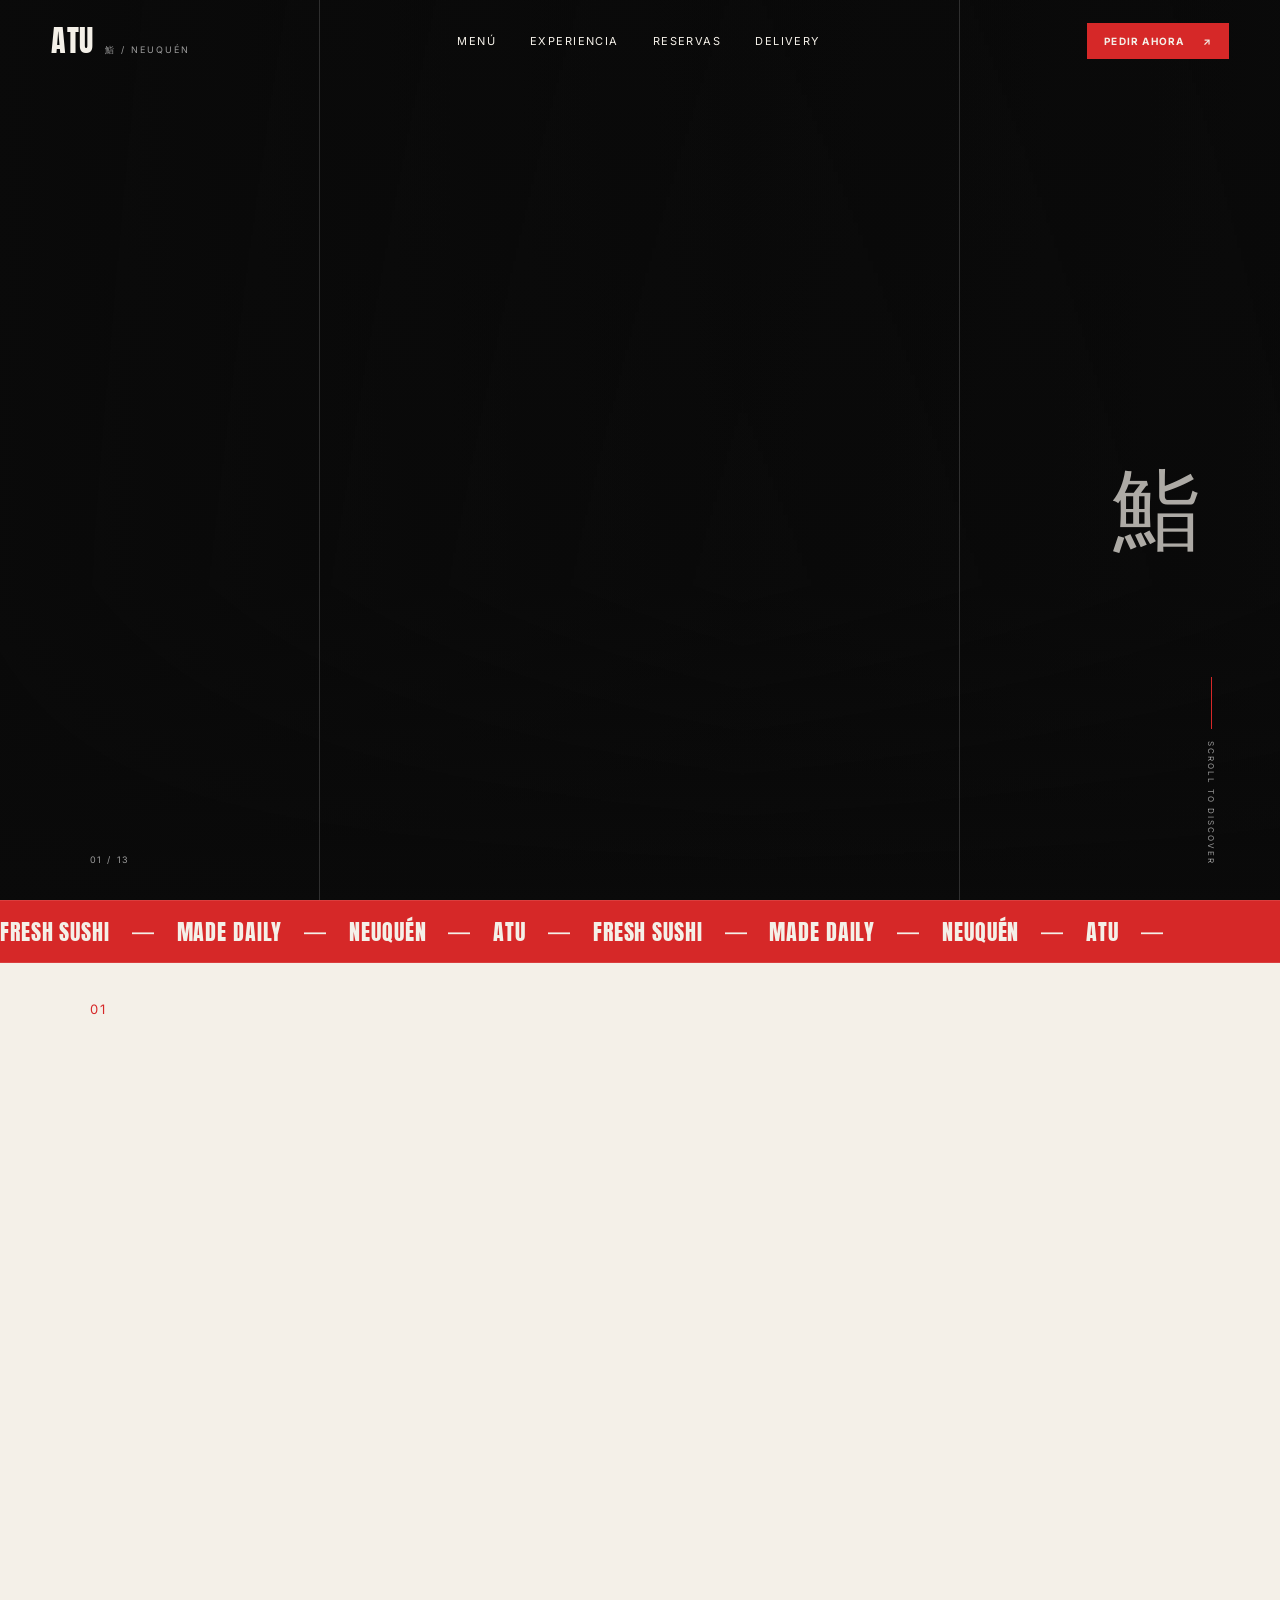
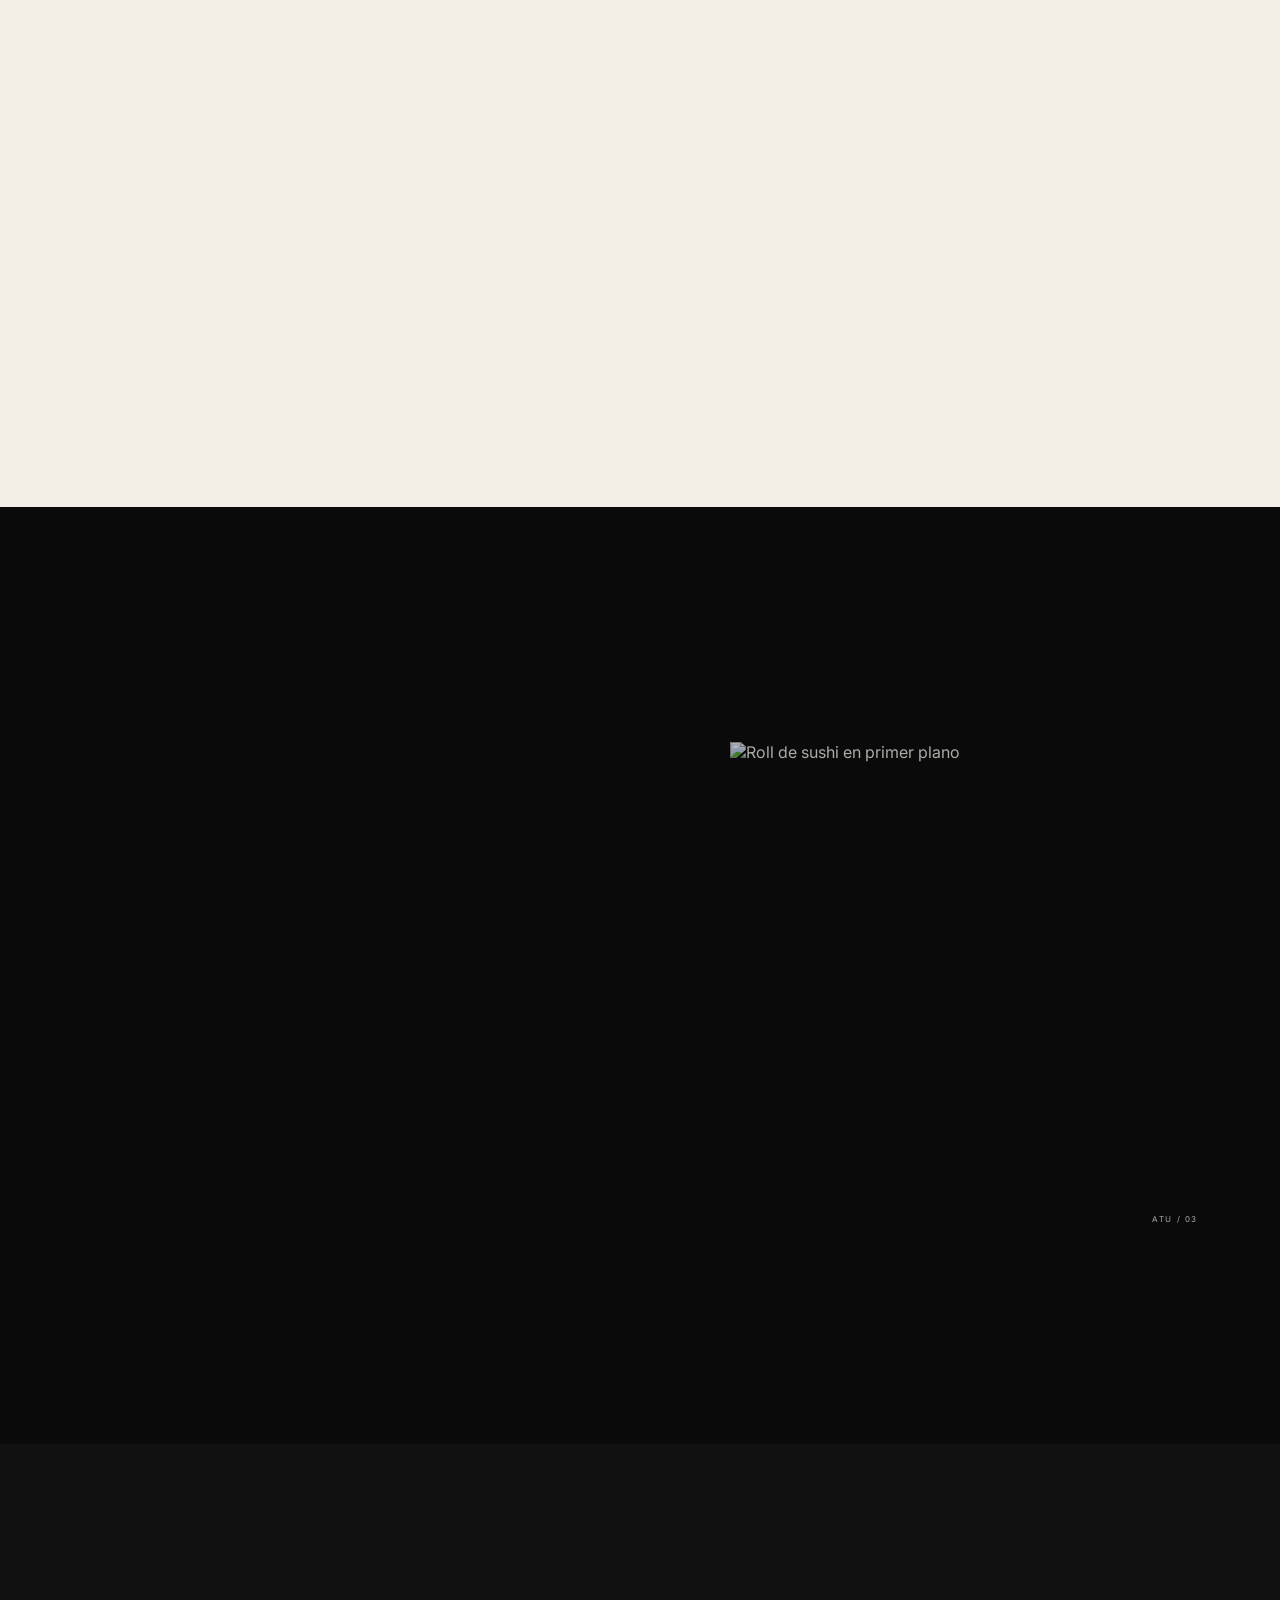
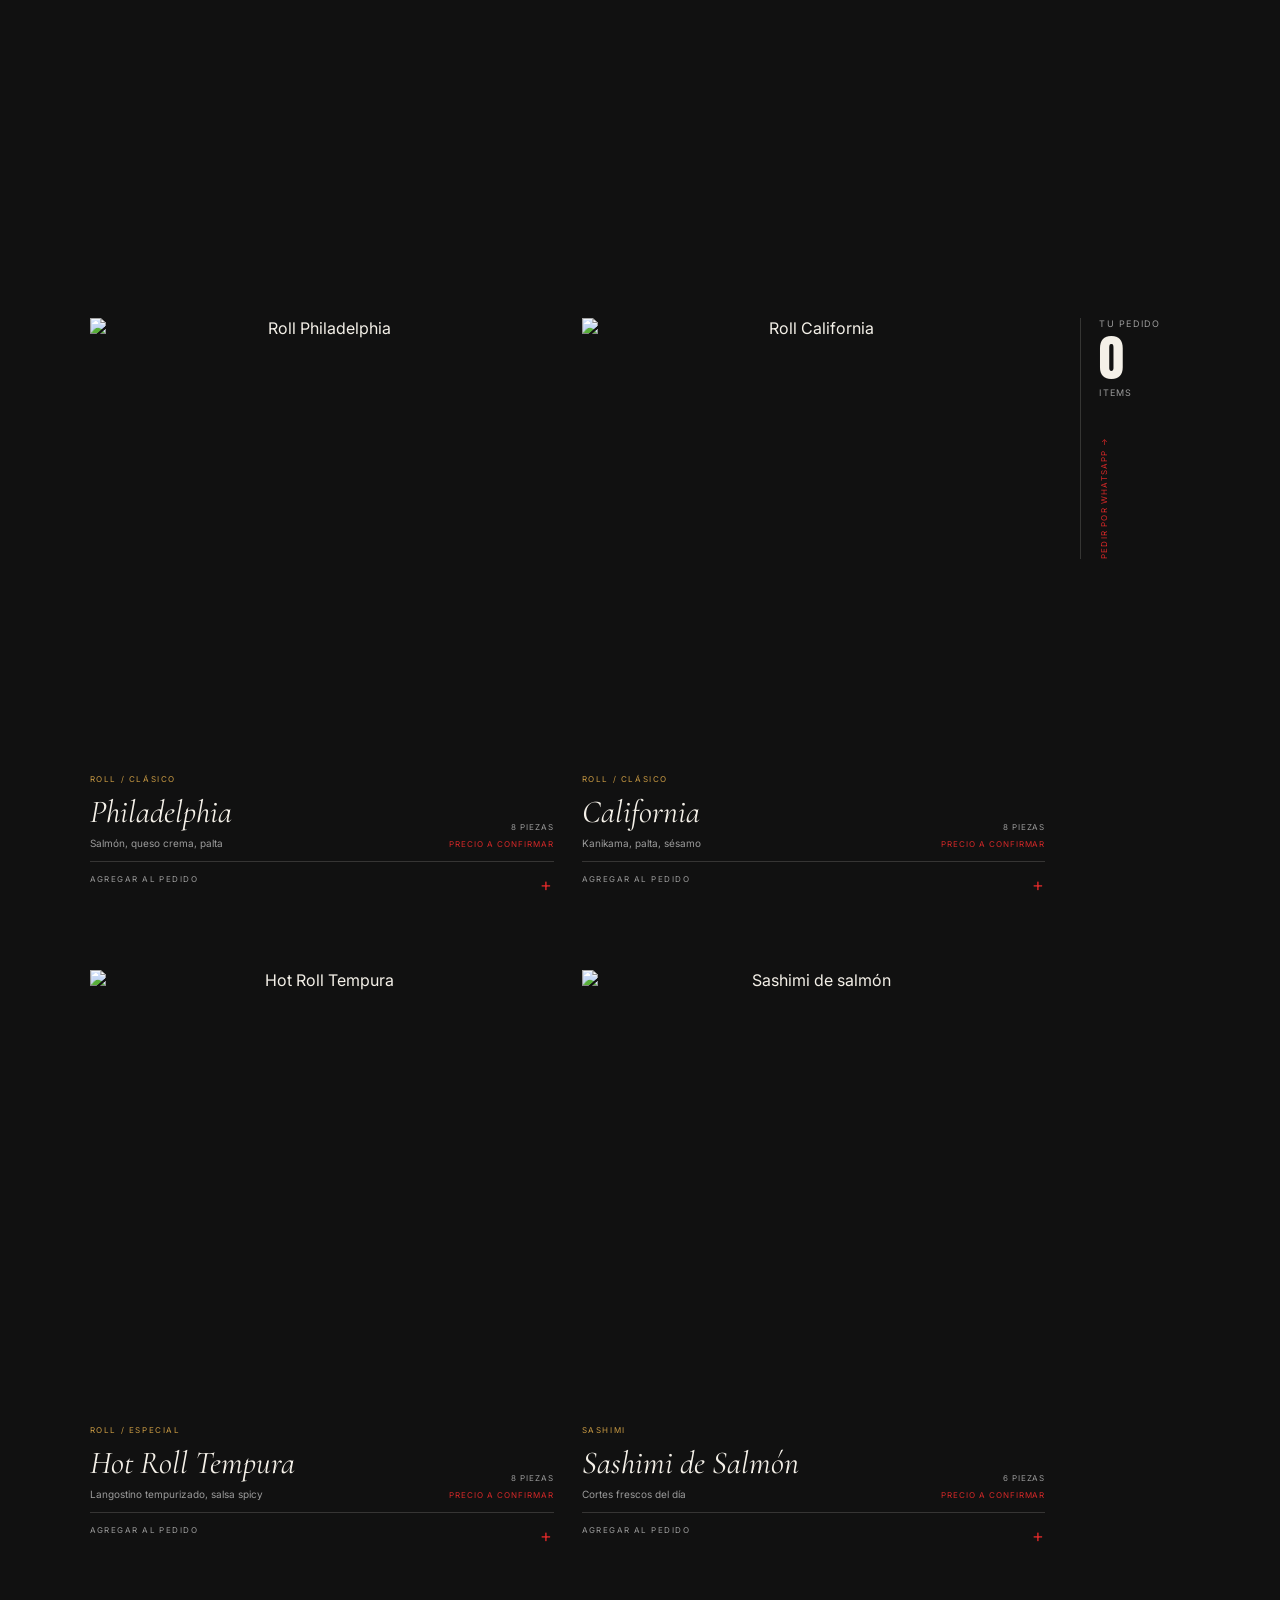
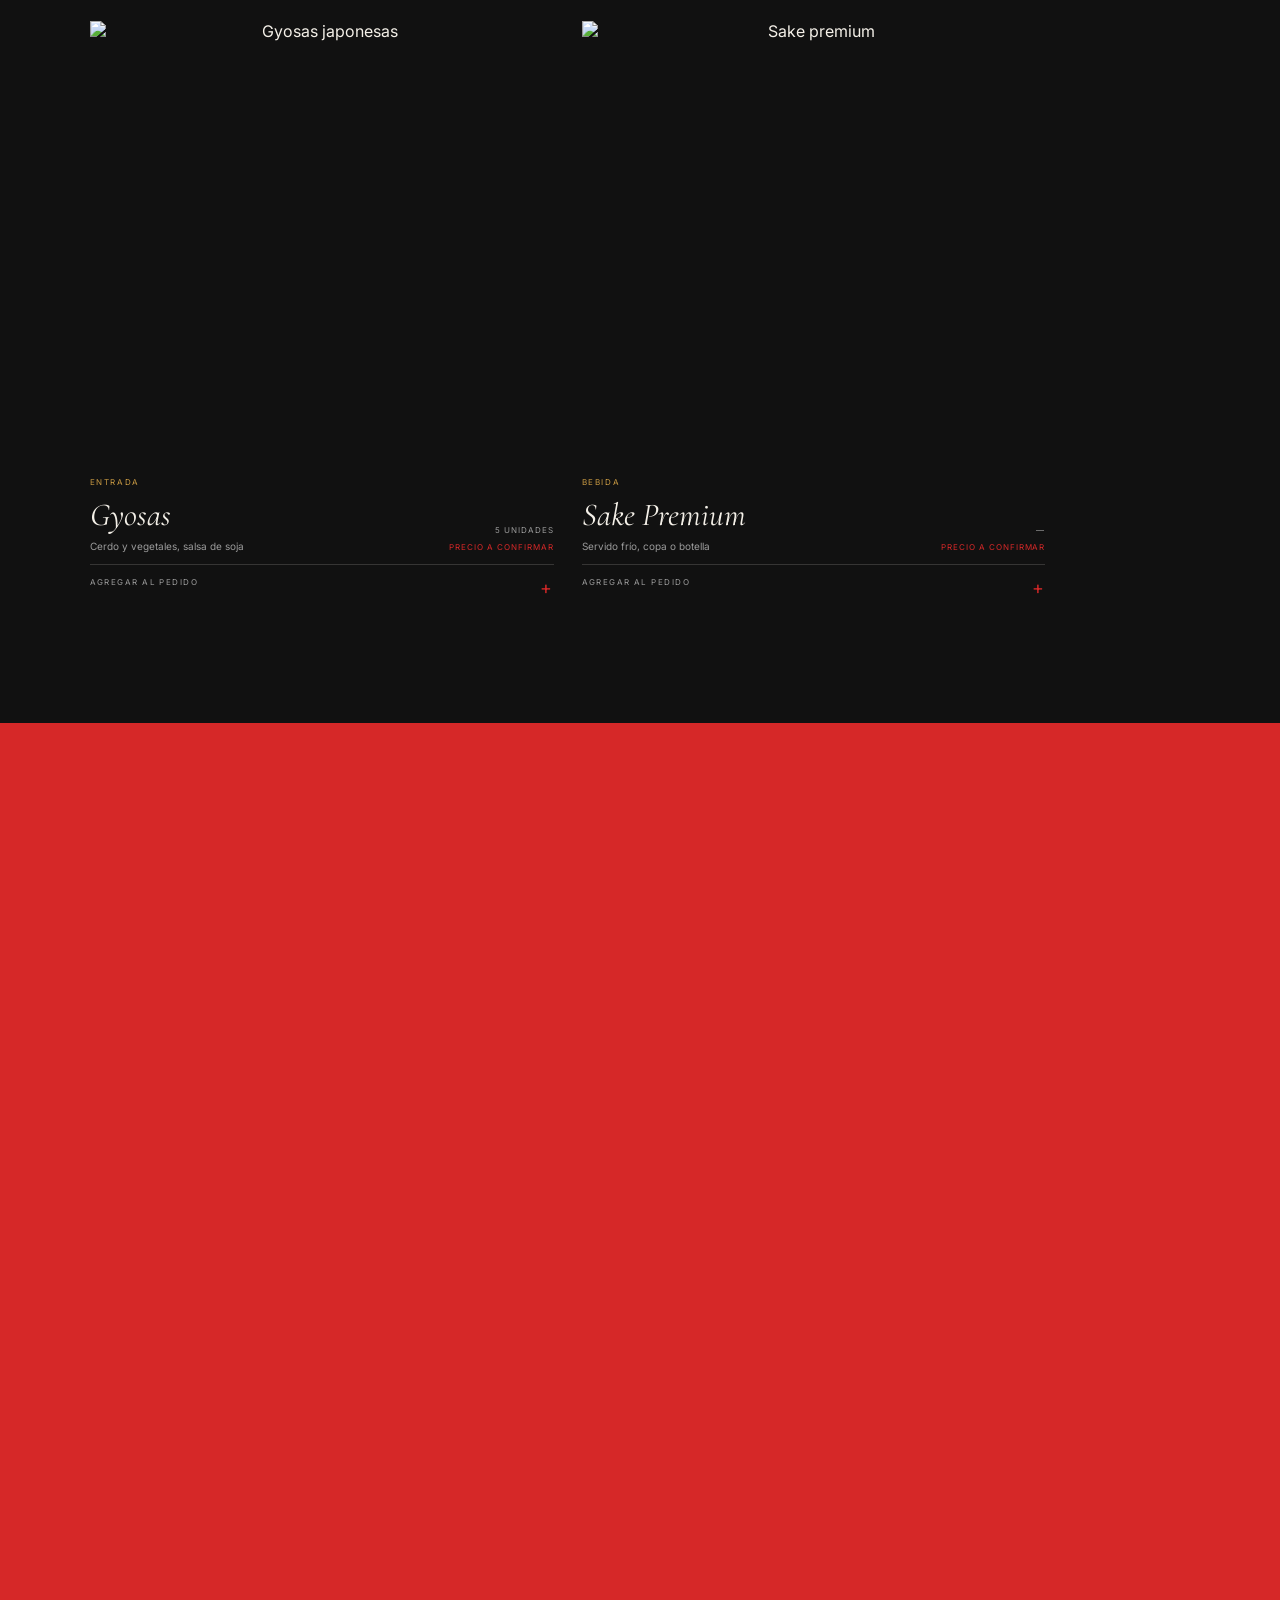
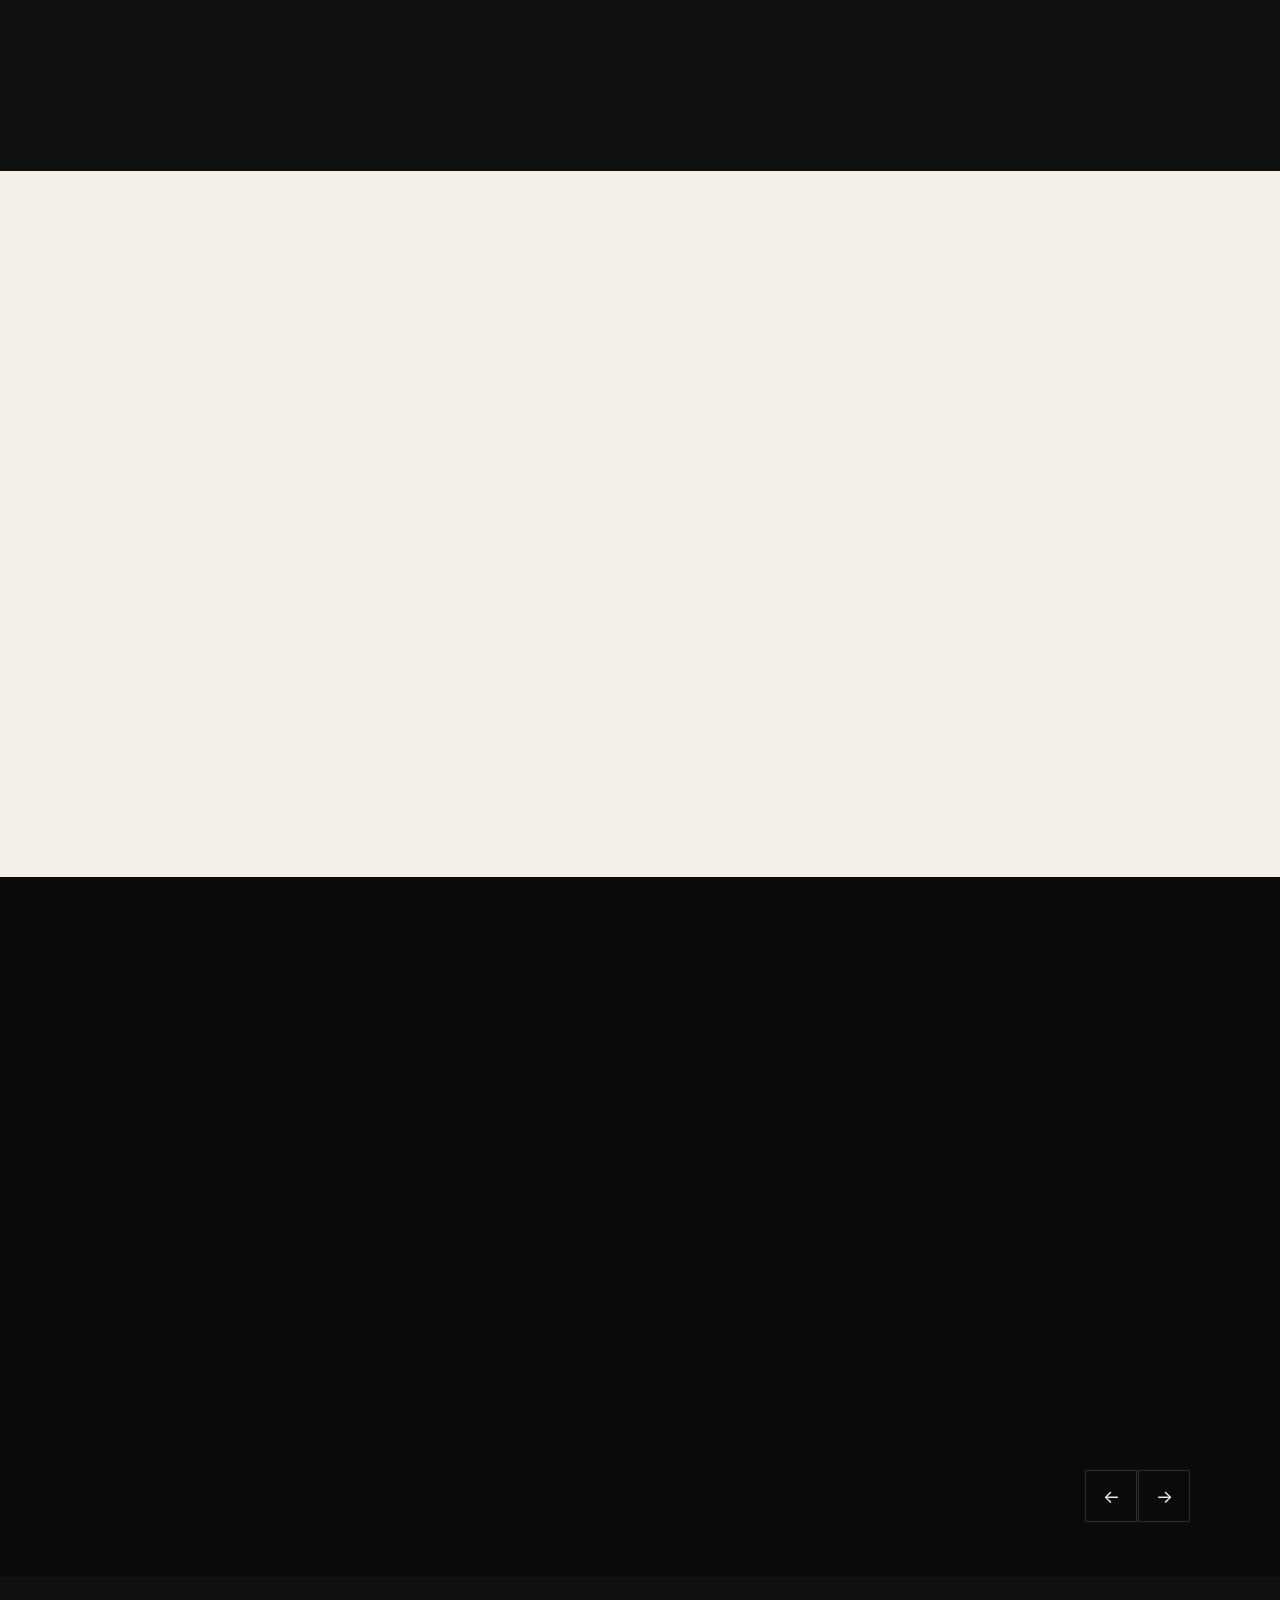
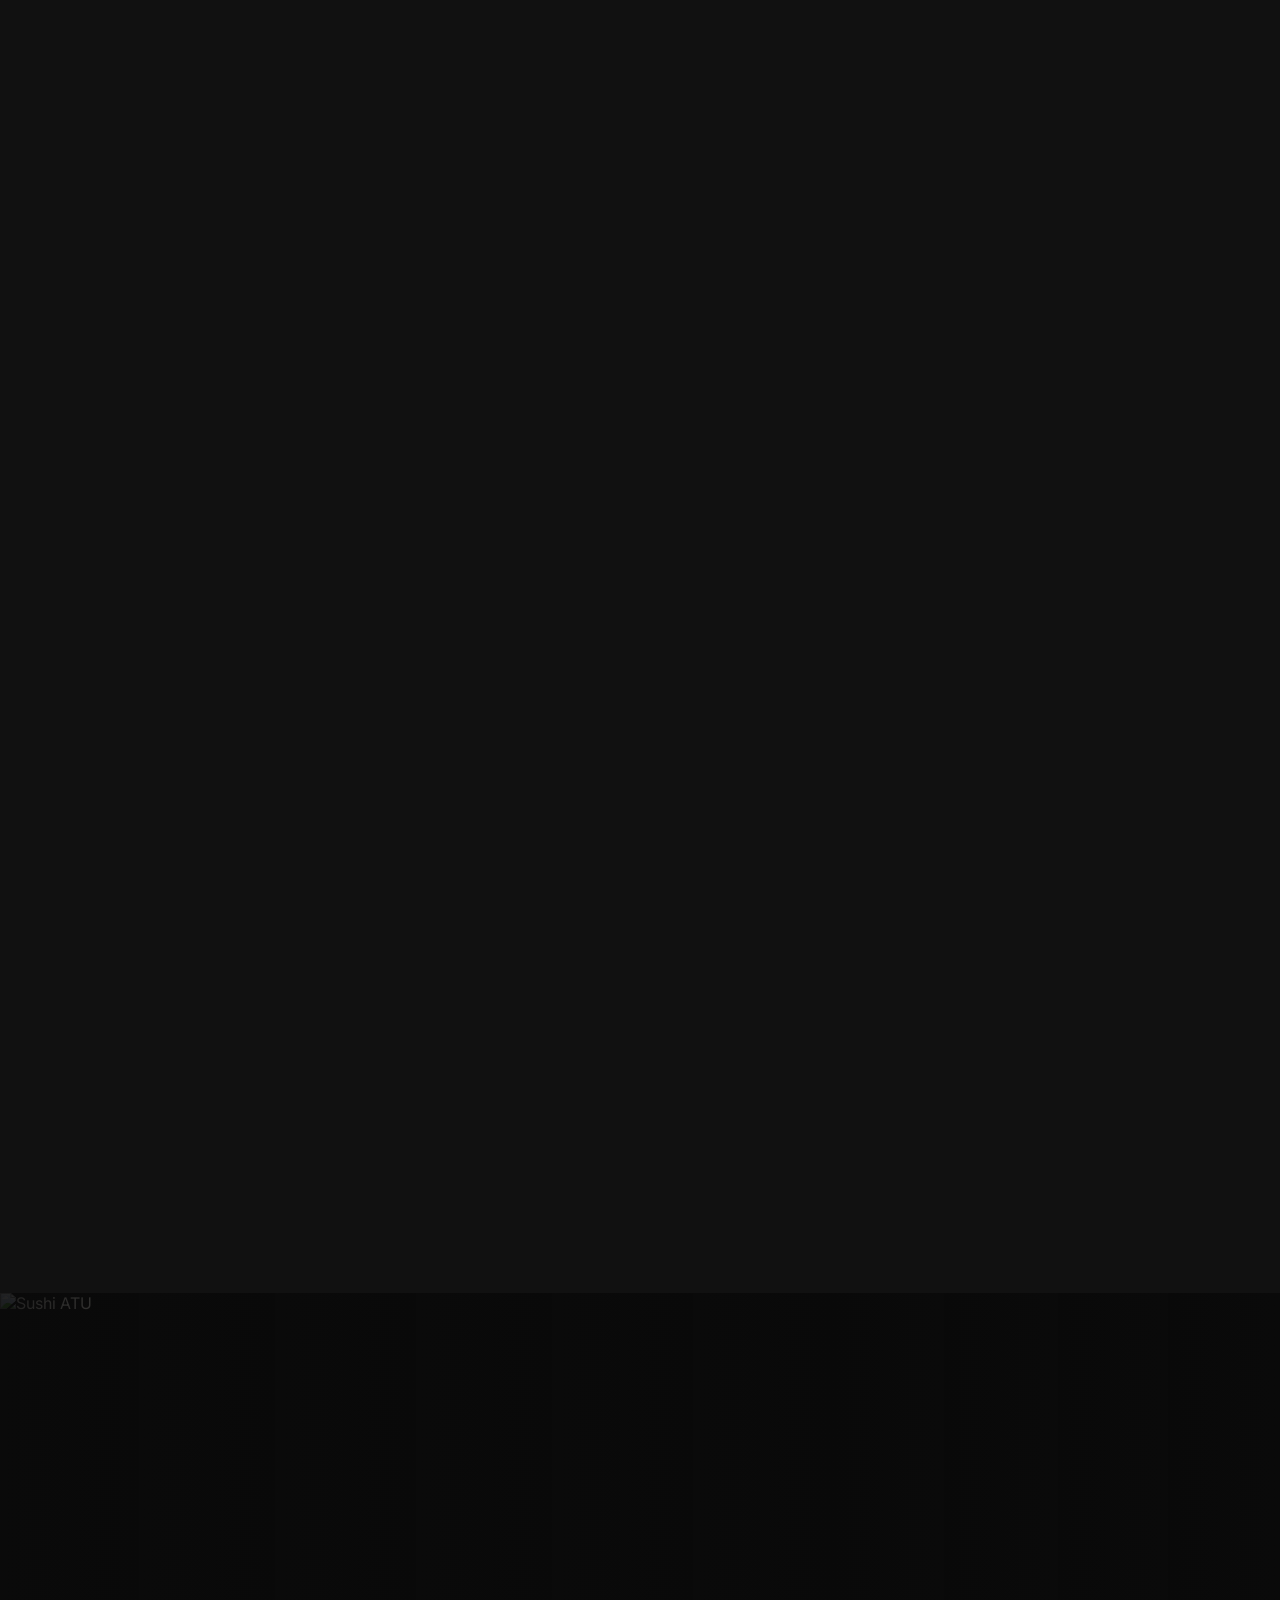
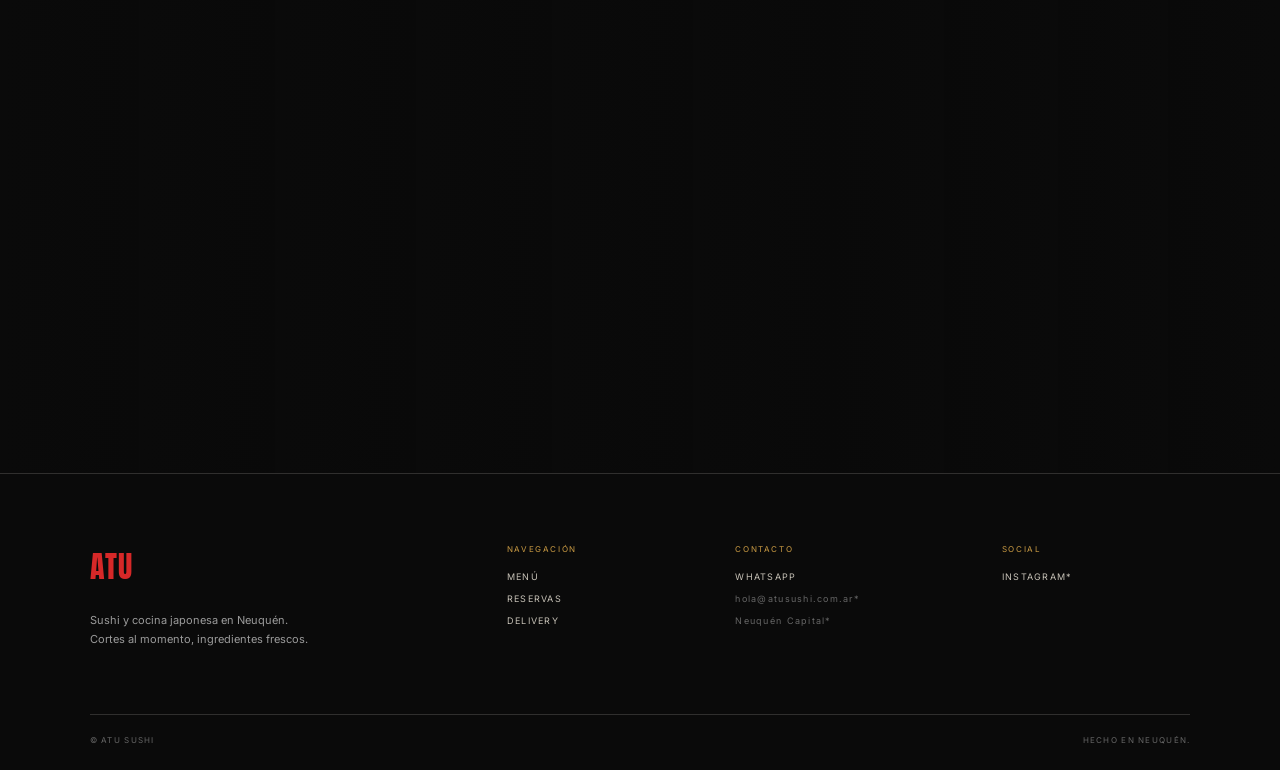
==== index.html @ 4db6d0f8 "First Commit" ====
<!doctype html>
<html lang="es">
<head>
  <meta charset="utf-8">
  <meta name="viewport" content="width=device-width, initial-scale=1">
  <meta name="theme-color" content="#0A0A0A">
  <meta name="description" content="ATU SUSHI — Sushi y cocina japonesa en Neuquén.">
  <title>ATU SUSHI — Japanese Kitchen · Neuquén</title>
  <link rel="preconnect" href="https://fonts.googleapis.com">
  <link rel="preconnect" href="https://fonts.gstatic.com" crossorigin>
  <link href="https://fonts.googleapis.com/css2?family=Anton&family=Cormorant+Garamond:ital,wght@0,500;0,600;1,500;1,600&family=Inter:wght@400;500;600;700;800&display=swap" rel="stylesheet">
  <link rel="stylesheet" href="styles.css">
  <link rel="javascript" href="script.js">
</head>
<body>
  <div class="progress" id="scrollProgress"></div>

  <header class="site-header" id="siteHeader">
    <a class="brand" href="#inicio" aria-label="ATU SUSHI, inicio">
      <span class="brand-mark">ATU</span>
      <span class="brand-sub">鮨 / NEUQUÉN</span>
    </a>

    <nav class="desktop-nav" aria-label="Navegación principal">
      <a href="#menu">Menú</a>
      <a href="#experiencia">Experiencia</a>
      <a href="#reservas">Reservas</a>
      <a href="#delivery">Delivery</a>
    </nav>

    <a class="header-cta" data-whatsapp-link href="#" target="_blank" rel="noopener">PEDIR AHORA <span>↗</span></a>

    <button class="menu-toggle" id="menuToggle" type="button" aria-label="Abrir menú" aria-controls="mobileMenu" aria-expanded="false">
      <span></span><span></span>
    </button>
  </header>

  <dialog class="mobile-menu" id="mobileMenu" aria-label="Menú móvil">
    <div class="mobile-menu-inner">
      <div class="mobile-menu-top">
        <span class="brand-mark">ATU</span>
        <span class="jp-large">鮨</span>
      </div>
      <nav>
        <a href="#menu">MENÚ <span>01</span></a>
        <a href="#experiencia">EXPERIENCIA <span>02</span></a>
        <a href="#reservas">RESERVAS <span>03</span></a>
        <a href="#delivery">DELIVERY <span>04</span></a>
      </nav>
      <a class="mobile-order" data-whatsapp-link href="#" target="_blank" rel="noopener">PEDIR AHORA <span>→</span></a>
    </div>
  </dialog>

  <main>
    <section class="hero" id="inicio">
      <div class="hero-media" data-parallax="0.10">
        <img src="https://images.unsplash.com/photo-1579584425555-c3ce17fd4351?q=85&w=2200&auto=format&fit=crop" alt="Sushi variado presentado sobre una mesa oscura" fetchpriority="high">
      </div>
      <div class="hero-overlay"></div>
      <div class="hero-grid"></div>

      <div class="hero-content reveal">
        <p class="eyebrow">NEUQUÉN · JAPANESE KITCHEN</p>
        <h1>SUSHI.<br>HECHO <em>AL MOMENTO.</em></h1>
        <p class="hero-copy">Cada corte. Cada grano de arroz. Cada pieza.<br>Preparada con precisión.</p>
        <div class="hero-actions">
          <a class="button button-red" data-whatsapp-link href="#" target="_blank" rel="noopener">PEDIR AHORA <span>→</span></a>
          <a class="button button-line" href="#menu">VER MENÚ</a>
        </div>
      </div>

      <div class="hero-side jp-vertical" aria-hidden="true">鮨</div>
      <div class="scroll-cue"><span></span>SCROLL TO DISCOVER</div>
      <div class="hero-index">01 / 13</div>
    </section>

    <section class="marquee" aria-label="ATU SUSHI">
      <div class="marquee-track">
        <span>FRESH SUSHI</span><b>—</b><span>MADE DAILY</span><b>—</b><span>NEUQUÉN</span><b>—</b><span>ATU</span><b>—</b>
        <span>FRESH SUSHI</span><b>—</b><span>MADE DAILY</span><b>—</b><span>NEUQUÉN</span><b>—</b><span>ATU</span><b>—</b>
      </div>
    </section>

    <section class="manifesto section-light" id="manifiesto">
      <div class="section-number">01</div>
      <div class="manifesto-title reveal">
        <p class="eyebrow dark">EL MANIFIESTO</p>
        <h2>NO HACEMOS<br>COMIDA <span>RÁPIDA.</span></h2>
        <h3>HACEMOS<br>SUSHI AL MOMENTO.</h3>
      </div>
      <div class="manifesto-copy reveal">
        <p>Arroz, ingredientes frescos, técnica y precisión. Todo empieza antes del primer corte y termina cuando la pieza está lista para vos.</p>
        <p class="serif">味 · 新鮮 · 料理</p>
      </div>
      <figure class="manifesto-image reveal">
        <img src="https://images.unsplash.com/photo-1611143669185-af224c5e3252?q=85&w=1600&auto=format&fit=crop" alt="Preparación artesanal de sushi" loading="lazy">
        <figcaption>PREPARACIÓN / 01</figcaption>
      </figure>
    </section>

    <section class="precision" id="precision">
      <div class="precision-head reveal">
        <p class="eyebrow">02 — LA PRECISIÓN</p>
        <h2>LA DIFERENCIA<br>ESTÁ EN <em>LOS DETALLES.</em></h2>
      </div>
      <div class="precision-list">
        <article class="precision-item reveal" data-precision="01">
          <span class="precision-number">01</span>
          <div>
            <h3>INGREDIENTES</h3>
            <p>Seleccionados para cada día.</p>
          </div>
          <span class="precision-arrow">↗</span>
        </article>
        <article class="precision-item reveal" data-precision="02">
          <span class="precision-number">02</span>
          <div>
            <h3>TÉCNICA</h3>
            <p>Cortes y preparación al momento.</p>
          </div>
          <span class="precision-arrow">↗</span>
        </article>
        <article class="precision-item reveal" data-precision="03">
          <span class="precision-number">03</span>
          <div>
            <h3>EQUILIBRIO</h3>
            <p>Textura, temperatura y sabor.</p>
          </div>
          <span class="precision-arrow">↗</span>
        </article>
      </div>
      <div class="precision-image" id="precisionImage">
        <img src="https://images.unsplash.com/photo-1583623025817-d180a2221d0a?q=85&w=1400&auto=format&fit=crop" alt="Roll de sushi en primer plano" loading="lazy">
        <span>ATU / 03</span>
      </div>
    </section>

    <section class="menu-section" id="menu">
      <div class="menu-header reveal">
        <div>
          <p class="eyebrow">03 — MENÚ</p>
          <h2>ELEGÍ<br>TU <em>COMBINACIÓN.</em></h2>
        </div>
        <div class="filters" id="filters" role="tablist" aria-label="Filtrar menú">
          <button class="filter active" data-filter="todos" role="tab" aria-selected="true">TODOS</button>
          <button class="filter" data-filter="clasicos" role="tab" aria-selected="false">ROLLS</button>
          <button class="filter" data-filter="especiales" role="tab" aria-selected="false">ESPECIALES</button>
          <button class="filter" data-filter="entradas" role="tab" aria-selected="false">ENTRADAS</button>
          <button class="filter" data-filter="sashimi" role="tab" aria-selected="false">SASHIMI</button>
          <button class="filter" data-filter="bebidas" role="tab" aria-selected="false">BEBIDAS</button>
        </div>
      </div>

      <div class="menu-layout">
        <div class="products" id="productGrid">
          <article class="product" data-cat="clasicos">
            <button class="product-image" type="button" data-lightbox="Philadelphia" data-image="https://images.unsplash.com/photo-1583623025817-d180a2221d0a?q=90&w=1600&auto=format&fit=crop">
              <img src="https://images.unsplash.com/photo-1583623025817-d180a2221d0a?q=85&w=1100&auto=format&fit=crop" alt="Roll Philadelphia" loading="lazy">
              <span class="view">VIEW 01</span>
            </button>
            <div class="product-info">
              <div><span class="product-cat">ROLL / CLÁSICO</span><h3>Philadelphia</h3><p>Salmón, queso crema, palta</p></div>
              <div class="product-meta"><span>8 PIEZAS</span><span class="price" data-price="0">PRECIO A CONFIRMAR</span></div>
            </div>
            <a class="product-add" data-whatsapp-product="Philadelphia" href="#" target="_blank" rel="noopener">AGREGAR AL PEDIDO <span>+</span></a>
          </article>

          <article class="product" data-cat="clasicos">
            <button class="product-image" type="button" data-lightbox="California" data-image="https://images.unsplash.com/photo-1553621042-f6e147245754?q=90&w=1600&auto=format&fit=crop">
              <img src="https://images.unsplash.com/photo-1553621042-f6e147245754?q=85&w=1100&auto=format&fit=crop" alt="Roll California" loading="lazy">
              <span class="view">VIEW 02</span>
            </button>
            <div class="product-info">
              <div><span class="product-cat">ROLL / CLÁSICO</span><h3>California</h3><p>Kanikama, palta, sésamo</p></div>
              <div class="product-meta"><span>8 PIEZAS</span><span class="price">PRECIO A CONFIRMAR</span></div>
            </div>
            <a class="product-add" data-whatsapp-product="California" href="#" target="_blank" rel="noopener">AGREGAR AL PEDIDO <span>+</span></a>
          </article>

          <article class="product product-wide" data-cat="especiales">
            <button class="product-image" type="button" data-lightbox="Hot Roll Tempura" data-image="https://images.unsplash.com/photo-1553621042-f6e147245754?q=90&w=1800&auto=format&fit=crop">
              <img src="https://images.unsplash.com/photo-1553621042-f6e147245754?q=85&w=1500&auto=format&fit=crop" alt="Hot Roll Tempura" loading="lazy">
              <span class="view">VIEW 03</span>
            </button>
            <div class="product-info">
              <div><span class="product-cat">ROLL / ESPECIAL</span><h3>Hot Roll Tempura</h3><p>Langostino tempurizado, salsa spicy</p></div>
              <div class="product-meta"><span>8 PIEZAS</span><span class="price">PRECIO A CONFIRMAR</span></div>
            </div>
            <a class="product-add" data-whatsapp-product="Hot Roll Tempura" href="#" target="_blank" rel="noopener">AGREGAR AL PEDIDO <span>+</span></a>
          </article>

          <article class="product" data-cat="sashimi">
            <button class="product-image" type="button" data-lightbox="Sashimi de Salmón" data-image="https://images.unsplash.com/photo-1615361200141-f45040f367be?q=90&w=1600&auto=format&fit=crop">
              <img src="https://images.unsplash.com/photo-1615361200141-f45040f367be?q=85&w=1100&auto=format&fit=crop" alt="Sashimi de salmón" loading="lazy">
              <span class="view">VIEW 04</span>
            </button>
            <div class="product-info">
              <div><span class="product-cat">SASHIMI</span><h3>Sashimi de Salmón</h3><p>Cortes frescos del día</p></div>
              <div class="product-meta"><span>6 PIEZAS</span><span class="price">PRECIO A CONFIRMAR</span></div>
            </div>
            <a class="product-add" data-whatsapp-product="Sashimi de Salmón" href="#" target="_blank" rel="noopener">AGREGAR AL PEDIDO <span>+</span></a>
          </article>

          <article class="product" data-cat="entradas">
            <button class="product-image" type="button" data-lightbox="Gyosas" data-image="https://images.unsplash.com/photo-1626804475297-411f37c67338?q=90&w=1600&auto=format&fit=crop">
              <img src="https://images.unsplash.com/photo-1626804475297-411f37c67338?q=85&w=1100&auto=format&fit=crop" alt="Gyosas japonesas" loading="lazy">
              <span class="view">VIEW 05</span>
            </button>
            <div class="product-info">
              <div><span class="product-cat">ENTRADA</span><h3>Gyosas</h3><p>Cerdo y vegetales, salsa de soja</p></div>
              <div class="product-meta"><span>5 UNIDADES</span><span class="price">PRECIO A CONFIRMAR</span></div>
            </div>
            <a class="product-add" data-whatsapp-product="Gyosas" href="#" target="_blank" rel="noopener">AGREGAR AL PEDIDO <span>+</span></a>
          </article>

          <article class="product" data-cat="bebidas">
            <button class="product-image" type="button" data-lightbox="Sake Premium" data-image="https://images.unsplash.com/photo-1579027989054-b11a1d75dc76?q=90&w=1600&auto=format&fit=crop">
              <img src="https://images.unsplash.com/photo-1579027989054-b11a1d75dc76?q=85&w=1100&auto=format&fit=crop" alt="Sake premium" loading="lazy">
              <span class="view">VIEW 06</span>
            </button>
            <div class="product-info">
              <div><span class="product-cat">BEBIDA</span><h3>Sake Premium</h3><p>Servido frío, copa o botella</p></div>
              <div class="product-meta"><span>—</span><span class="price">PRECIO A CONFIRMAR</span></div>
            </div>
            <a class="product-add" data-whatsapp-product="Sake Premium" href="#" target="_blank" rel="noopener">AGREGAR AL PEDIDO <span>+</span></a>
          </article>
        </div>

        <aside class="order-rail" aria-label="Tu pedido">
          <span class="rail-label">TU PEDIDO</span>
          <strong id="orderCount">0</strong>
          <span>ITEMS</span>
          <a data-whatsapp-link href="#" target="_blank" rel="noopener">PEDIR POR WHATSAPP →</a>
        </aside>
      </div>
    </section>

    <section class="signature">
      <div class="signature-inner">
        <div class="signature-head reveal">
          <p class="eyebrow">04 — SIGNATURE ROLLS</p>
          <h2>LO QUE<br>TENÉS QUE <em>PROBAR.</em></h2>
        </div>
        <div class="signature-products">
          <article class="signature-item reveal">
            <span class="signature-no">01</span>
            <img src="https://images.unsplash.com/photo-1583623025817-d180a2221d0a?q=85&w=1200&auto=format&fit=crop" alt="Philadelphia" loading="lazy">
            <div><h3>PHILADELPHIA</h3><p>Salmón · queso crema · palta</p><span>8 PIEZAS / PRECIO A CONFIRMAR</span></div>
          </article>
          <article class="signature-item reveal">
            <span class="signature-no">02</span>
            <img src="https://images.unsplash.com/photo-1553621042-f6e147245754?q=85&w=1200&auto=format&fit=crop" alt="Atu Special" loading="lazy">
            <div><h3>ATU SPECIAL</h3><p>Producto de referencia del pedido actual.</p><span>PRECIO A CONFIRMAR</span></div>
          </article>
          <article class="signature-item reveal">
            <span class="signature-no">03</span>
            <img src="https://images.unsplash.com/photo-1553621042-f6e147245754?q=85&w=1200&auto=format&fit=crop" alt="Hot Tempura" loading="lazy">
            <div><h3>HOT TEMPURA</h3><p>Langostino tempurizado · salsa spicy</p><span>8 PIEZAS / PRECIO A CONFIRMAR</span></div>
          </article>
        </div>
      </div>
    </section>

    <section class="chef-story" id="experiencia">
      <div class="chef-image reveal">
        <img src="https://images.unsplash.com/photo-1611143669185-af224c5e3252?q=90&w=2200&auto=format&fit=crop" alt="Chef preparando sushi" loading="lazy">
      </div>
      <div class="chef-copy reveal">
        <p class="eyebrow">05 — EXPERIENCIA</p>
        <h2>EL SUSHI<br>TAMBIÉN<br>ES UN <em>ESPECTÁCULO.</em></h2>
        <p>Mirar cómo se prepara es parte de la experiencia.</p>
        <a class="text-link" href="#manifiesto">CONOCÉ NUESTRA HISTORIA <span>→</span></a>
      </div>
    </section>

    <section class="reservations" id="reservas">
      <div class="reservation-wrap">
        <div class="reservation-intro reveal">
          <p class="eyebrow">06 — RESERVAS</p>
          <h2>NOS VEMOS<br>EN <em>LA BARRA.</em></h2>
          <p>Completá los datos. Al confirmar se abrirá WhatsApp con el mensaje listo para enviar.</p>
        </div>

        <form class="reservation-form reveal" id="reservationForm">
          <label>NOMBRE<input id="resName" name="name" type="text" autocomplete="name" required placeholder="Tu nombre"></label>
          <label>TELÉFONO<input id="resPhone" name="phone" type="tel" autocomplete="tel" required placeholder="+54 9 ..."></label>
          <div class="form-row">
            <label>FECHA<input id="resDate" name="date" type="date" required></label>
            <label>HORA<input id="resTime" name="time" type="time" value="21:00" required></label>
          </div>
          <label>PERSONAS<select id="resPeople" name="people"><option>1</option><option selected>2</option><option>3</option><option>4</option><option>5</option><option>6</option><option>7</option><option>8</option></select></label>
          <button class="button button-red full" type="submit">CONFIRMAR POR WHATSAPP <span>↗</span></button>
          <p class="form-note">La solicitud se envía a WhatsApp. La confirmación final depende del restaurante.</p>
        </form>
      </div>
    </section>

    <section class="delivery" id="delivery">
      <div class="delivery-inner reveal">
        <p class="eyebrow">07 — DELIVERY</p>
        <h2>¿HOY TE<br>QUEDÁS <em>EN CASA?</em></h2>
        <p>Llevamos ATU hasta tu puerta.</p>
        <div class="delivery-actions">
          <a class="delivery-button" data-whatsapp-link href="#" target="_blank" rel="noopener"><span>WHATSAPP</span><b>↗</b></a>
          <a class="delivery-button disabled" href="#" aria-disabled="true"><span>PEDIDOSYA</span><b>↗</b></a>
          <a class="delivery-button disabled" href="#" aria-disabled="true"><span>RAPPI</span><b>↗</b></a>
        </div>
        <p class="placeholder-note">Los enlaces de PedidosYa y Rappi no estaban disponibles en el material actual y quedan señalizados para reemplazo.</p>
      </div>
    </section>

    <section class="reviews" id="resenas">
      <div class="review-head reveal">
        <p class="eyebrow">08 — RESEÑAS</p>
        <span id="reviewCounter">01 / 03</span>
      </div>
      <div class="review-stage reveal">
        <div class="stars">★★★★★</div>
        <blockquote id="reviewQuote">“El roll tempura es otro nivel, y el arroz siempre en su punto. Ya es nuestro lugar fijo de los viernes.”</blockquote>
        <p id="reviewAuthor">AGUSTINA <span>· NEUQUÉN CAPITAL</span></p>
      </div>
      <div class="review-controls">
        <button type="button" id="reviewPrev" aria-label="Reseña anterior">←</button>
        <button type="button" id="reviewNext" aria-label="Siguiente reseña">→</button>
      </div>
    </section>

    <section class="gallery" id="galeria">
      <div class="gallery-head reveal">
        <p class="eyebrow">09 — GALERÍA</p>
        <h2>DE LA BARRA<br>A <em>TU MESA.</em></h2>
      </div>
      <div class="gallery-grid">
        <button class="gallery-item g1 reveal" type="button" data-lightbox="Galería 01" data-image="https://images.unsplash.com/photo-1579584425555-c3ce17fd4351?q=90&w=1800&auto=format&fit=crop"><img src="https://images.unsplash.com/photo-1579584425555-c3ce17fd4351?q=85&w=1100&auto=format&fit=crop" alt="Sushi surtido" loading="lazy"><span>VIEW 01</span></button>
        <button class="gallery-item g2 reveal" type="button" data-lightbox="Galería 02" data-image="https://images.unsplash.com/photo-1611143669185-af224c5e3252?q=90&w=1800&auto=format&fit=crop"><img src="https://images.unsplash.com/photo-1611143669185-af224c5e3252?q=85&w=1100&auto=format&fit=crop" alt="Chef preparando sushi" loading="lazy"><span>VIEW 02</span></button>
        <button class="gallery-item g3 reveal" type="button" data-lightbox="Galería 03" data-image="https://images.unsplash.com/photo-1583623025817-d180a2221d0a?q=90&w=1800&auto=format&fit=crop"><img src="https://images.unsplash.com/photo-1583623025817-d180a2221d0a?q=85&w=1100&auto=format&fit=crop" alt="Roll de sushi" loading="lazy"><span>VIEW 03</span></button>
        <button class="gallery-item g4 reveal" type="button" data-lightbox="Galería 04" data-image="https://images.unsplash.com/photo-1615361200141-f45040f367be?q=90&w=1800&auto=format&fit=crop"><img src="https://images.unsplash.com/photo-1615361200141-f45040f367be?q=85&w=1100&auto=format&fit=crop" alt="Sashimi" loading="lazy"><span>VIEW 04</span></button>
      </div>
    </section>

    <section class="final-cta">
      <div class="final-media"><img src="https://images.unsplash.com/photo-1579584425555-c3ce17fd4351?q=90&w=2200&auto=format&fit=crop" alt="Sushi ATU" loading="lazy"></div>
      <div class="final-overlay"></div>
      <div class="final-content reveal">
        <p class="eyebrow">10 — ESTA NOCHE</p>
        <h2>ESTA NOCHE<br>SE COME<br><em>SUSHI.</em></h2>
        <a class="button button-red huge" data-whatsapp-link href="#" target="_blank" rel="noopener">PEDIR AHORA <span>→</span></a>
      </div>
    </section>
  </main>

  <footer class="footer" id="contacto">
    <div class="footer-top">
      <div>
        <span class="brand-mark">ATU</span>
        <p>Sushi y cocina japonesa en Neuquén.<br>Cortes al momento, ingredientes frescos.</p>
      </div>
      <div>
        <span class="footer-label">NAVEGACIÓN</span>
        <a href="#menu">MENÚ</a><a href="#reservas">RESERVAS</a><a href="#delivery">DELIVERY</a>
      </div>
      <div>
        <span class="footer-label">CONTACTO</span>
        <a data-whatsapp-link href="#" target="_blank" rel="noopener">WHATSAPP</a>
        <span class="footer-placeholder">hola@atusushi.com.ar*</span>
        <span class="footer-placeholder">Neuquén Capital*</span>
      </div>
      <div>
        <span class="footer-label">SOCIAL</span>
        <a href="#" aria-label="Instagram de ATU SUSHI">INSTAGRAM*</a>
      </div>
    </div>
    <div class="footer-bottom">
      <span>© <span id="year"></span> ATU SUSHI</span>
      <span>HECHO EN NEUQUÉN.</span>
    </div>
  </footer>

  <nav class="mobile-sticky" aria-label="Acciones rápidas">
    <a href="#menu">VER MENÚ</a>
    <a data-whatsapp-link href="#" target="_blank" rel="noopener">PEDIR AHORA</a>
  </nav>

  <dialog class="lightbox" id="lightbox">
    <button class="lightbox-close" id="lightboxClose" type="button" aria-label="Cerrar">×</button>
    <button class="lightbox-prev" id="lightboxPrev" type="button" aria-label="Imagen anterior">←</button>
    <figure>
      <img id="lightboxImage" src="" alt="">
      <figcaption id="lightboxCaption"></figcaption>
    </figure>
    <button class="lightbox-next" id="lightboxNext" type="button" aria-label="Siguiente imagen">→</button>
  </dialog>

  <script src="script.js"></script>
</body>
</html>
---- styles.css ----
:root{
  --black:#0A0A0A;
  --black-2:#141414;
  --red:#D62828;
  --red-dark:#7A1111;
  --bone:#F4F0E8;
  --gray:#9B9B9B;
  --gold:#C99A43;
  --line:rgba(244,240,232,.16);
  --display:"Anton",Impact,sans-serif;
  --sans:"Inter",Arial,sans-serif;
  --serif:"Cormorant Garamond",Georgia,serif;
}
*{box-sizing:border-box}
html{scroll-behavior:smooth;background:var(--black)}
body{margin:0;background:var(--black);color:var(--bone);font-family:var(--sans);overflow-x:hidden}
body.menu-open{overflow:hidden}
img{display:block;max-width:100%}
button,a{font:inherit}
button{color:inherit}
a{text-decoration:none;color:inherit}
.progress{position:fixed;z-index:1000;top:0;left:0;height:3px;width:0;background:var(--red)}
.site-header{position:fixed;z-index:100;top:0;left:0;right:0;height:82px;padding:0 clamp(20px,4vw,64px);display:flex;align-items:center;justify-content:space-between;border-bottom:1px solid transparent;transition:.35s ease}
.site-header.scrolled{background:rgba(10,10,10,.88);backdrop-filter:blur(14px);border-color:var(--line)}
.brand{display:flex;align-items:baseline;gap:11px}
.brand-mark{font-family:var(--display);font-size:30px;letter-spacing:.02em}
.brand-sub{font-size:9px;letter-spacing:.22em;color:var(--gray)}
.desktop-nav{display:flex;gap:34px;font-size:11px;letter-spacing:.13em;text-transform:uppercase}
.desktop-nav a{position:relative}
.desktop-nav a:after{content:"";position:absolute;left:0;bottom:-8px;width:0;height:1px;background:var(--red);transition:.3s}
.desktop-nav a:hover:after{width:100%}
.header-cta,.button-red{background:var(--red);color:var(--bone)}
.header-cta{padding:12px 17px;font-size:10px;letter-spacing:.12em;font-weight:700}
.header-cta span,.button span{margin-left:15px}
.menu-toggle{display:none;border:0;background:none;width:42px;height:42px;padding:10px}
.menu-toggle span{display:block;width:22px;height:1px;background:var(--bone);margin:6px 0;transition:.3s}
.mobile-menu{width:100%;height:100%;max-width:none;max-height:none;margin:0;border:0;padding:0;background:var(--black);color:var(--bone)}
.mobile-menu::backdrop{background:var(--black)}
.mobile-menu-inner{min-height:100%;padding:105px 26px 35px;display:flex;flex-direction:column}
.mobile-menu-top{display:flex;justify-content:space-between;align-items:center}
.jp-large{font-family:var(--serif);font-size:54px;color:var(--red)}
.mobile-menu nav{margin:auto 0;display:flex;flex-direction:column}
.mobile-menu nav a{font-family:var(--display);font-size:clamp(50px,15vw,100px);line-height:.95;padding:12px 0;border-bottom:1px solid var(--line)}
.mobile-menu nav span{font:10px var(--sans);letter-spacing:.2em;color:var(--red);float:right;margin-top:18px}
.mobile-order{border:1px solid var(--red);padding:18px 20px;display:flex;justify-content:space-between;font-size:11px;letter-spacing:.18em}

.hero{position:relative;min-height:100svh;display:flex;align-items:flex-end;overflow:hidden;padding:0 clamp(20px,7vw,110px) 100px}
.hero-media{position:absolute;inset:-5% 0 -8%;z-index:0}
.hero-media img{width:100%;height:100%;object-fit:cover;filter:saturate(.85) contrast(1.08)}
.hero-overlay{position:absolute;inset:0;background:linear-gradient(90deg,rgba(10,10,10,.88),rgba(10,10,10,.26) 58%,rgba(10,10,10,.58)),linear-gradient(0deg,#0A0A0A 0%,transparent 35%,rgba(10,10,10,.18) 100%);z-index:1}
.hero-grid{position:absolute;inset:0;z-index:2;opacity:.15;background-image:linear-gradient(to right,transparent 0,transparent calc(25% - 1px),#fff calc(25% - 1px),#fff 25%,transparent 25%),linear-gradient(to right,transparent 0,transparent calc(75% - 1px),#fff calc(75% - 1px),#fff 75%,transparent 75%);pointer-events:none}
.hero-content{position:relative;z-index:3;max-width:980px}
.eyebrow{font-size:10px;letter-spacing:.28em;font-weight:600;color:var(--gold);text-transform:uppercase;margin:0 0 22px}
.eyebrow.dark{color:var(--red)}
.hero h1,.final-cta h2{font-family:var(--display);font-size:clamp(70px,10.7vw,178px);line-height:.82;letter-spacing:-.025em;margin:0 0 28px}
.hero h1 em,.final-cta em,.signature h2 em,.chef-copy em,.reservation-intro em,.delivery h2 em,.reviews em,.gallery h2 em,.menu-header h2 em,.precision h2 em{color:var(--red);font-style:normal}
.hero-copy{font-size:14px;line-height:1.7;color:#d4d0c8;margin:0 0 30px}
.hero-actions{display:flex;gap:10px;flex-wrap:wrap}
.button{display:inline-flex;align-items:center;justify-content:center;min-height:52px;padding:0 22px;border:1px solid transparent;font-size:10px;letter-spacing:.15em;font-weight:700;transition:.25s ease}
.button:hover{transform:translateY(-2px)}
.button-line{border-color:rgba(244,240,232,.55)}
.button-line:hover{border-color:var(--red);color:var(--red)}
.hero-side{position:absolute;z-index:3;right:5vw;top:44%;font:clamp(55px,7vw,100px) var(--serif);writing-mode:vertical-rl;color:rgba(244,240,232,.7)}
.scroll-cue{position:absolute;z-index:3;right:5vw;bottom:35px;font-size:8px;letter-spacing:.25em;writing-mode:vertical-rl;color:var(--gray);display:flex;gap:12px;align-items:center}
.scroll-cue span{width:1px;height:52px;background:var(--red)}
.hero-index{position:absolute;z-index:3;left:clamp(20px,7vw,110px);bottom:35px;font-size:9px;letter-spacing:.18em;color:var(--gray)}

.marquee{overflow:hidden;background:var(--red);color:var(--bone);white-space:nowrap;border-top:1px solid rgba(255,255,255,.1);border-bottom:1px solid rgba(255,255,255,.1)}
.marquee-track{width:max-content;display:flex;gap:22px;align-items:center;padding:14px 0;animation:marquee 28s linear infinite;font:22px var(--display);letter-spacing:.04em}
.marquee-track b{font-family:var(--sans);font-weight:400}
@keyframes marquee{to{transform:translateX(-50%)}}

.section-light{background:var(--bone);color:var(--black)}
.manifesto{position:relative;padding:clamp(80px,10vw,150px) clamp(20px,7vw,110px);display:grid;grid-template-columns:1.1fr .7fr;gap:50px;min-height:900px}
.section-number{position:absolute;top:38px;left:clamp(20px,7vw,110px);font:13px var(--sans);letter-spacing:.18em;color:var(--red)}
.manifesto-title{grid-column:1;align-self:start}
.manifesto-title h2,.manifesto-title h3{font-family:var(--display);font-size:clamp(54px,7.8vw,122px);line-height:.84;letter-spacing:-.02em;margin:0}
.manifesto-title h2 span{color:var(--red)}
.manifesto-title h3{margin-top:20px;color:#777;font-size:clamp(42px,5.4vw,83px)}
.manifesto-copy{grid-column:2;align-self:end;max-width:360px;padding-bottom:30px}
.manifesto-copy p{font-size:15px;line-height:1.8;color:#45423d}
.manifesto-copy .serif{font:italic 32px var(--serif);color:var(--red);letter-spacing:.08em}
.manifesto-image{grid-column:1 / -1;width:63%;margin:0 0 0 auto;position:relative;transform:translateY(-10px)}
.manifesto-image img{width:100%;height:500px;object-fit:cover;filter:grayscale(.15)}
.manifesto-image figcaption{position:absolute;right:0;bottom:-25px;font-size:8px;letter-spacing:.2em;color:#777}

.precision{position:relative;min-height:860px;padding:120px clamp(20px,7vw,110px);background:var(--black);overflow:hidden}
.precision-head{position:relative;z-index:2;max-width:800px}
.precision h2{font-family:var(--display);font-size:clamp(56px,8vw,125px);line-height:.83;margin:0}
.precision-list{position:relative;z-index:3;margin-top:80px;width:min(720px,100%)}
.precision-item{display:grid;grid-template-columns:90px 1fr 40px;align-items:center;padding:27px 0;border-top:1px solid var(--line);transition:.3s}
.precision-item:last-child{border-bottom:1px solid var(--line)}
.precision-number{font:36px var(--display);color:#555;transition:.3s}
.precision-item h3{margin:0 0 6px;font-size:13px;letter-spacing:.18em}
.precision-item p{margin:0;color:var(--gray);font-size:12px}
.precision-arrow{font-size:20px;color:#555;transition:.3s}
.precision-item:hover{padding-left:14px}
.precision-item:hover .precision-number,.precision-item:hover .precision-arrow{color:var(--red)}
.precision-image{position:absolute;z-index:1;right:5vw;top:235px;width:38vw;max-width:620px;height:500px;overflow:hidden;opacity:.7;transition:.5s}
.precision-image img{width:100%;height:100%;object-fit:cover}
.precision-image span{position:absolute;bottom:18px;right:18px;font-size:8px;letter-spacing:.2em}

.menu-section{padding:125px clamp(20px,7vw,110px);background:#111;color:var(--bone)}
.menu-header{display:flex;justify-content:space-between;gap:50px;align-items:flex-end;margin-bottom:70px}
.menu-header h2,.gallery h2{font:clamp(58px,7.8vw,118px)/.82 var(--display);margin:0}
.filters{display:flex;gap:8px;flex-wrap:wrap;justify-content:flex-end;max-width:600px}
.filter{background:transparent;border:0;border-bottom:1px solid var(--line);padding:10px 2px;margin-right:12px;font-size:9px;letter-spacing:.18em;cursor:pointer;color:var(--gray);transition:.25s}
.filter.active,.filter:hover{color:var(--red);border-color:var(--red)}
.menu-layout{display:grid;grid-template-columns:1fr 110px;gap:35px;align-items:start}
.products{display:grid;grid-template-columns:repeat(2,minmax(0,1fr));gap:75px 28px}
.product{min-width:0}
.product-image,.gallery-item{display:block;position:relative;width:100%;padding:0;border:0;background:none;cursor:pointer;overflow:hidden}
.product-image{aspect-ratio:1.08}
.product-image img{width:100%;height:100%;object-fit:cover;transition:transform .7s cubic-bezier(.2,.8,.2,1),filter .5s}
.product-image:hover img{transform:scale(1.045);filter:brightness(.72)}
.product-image .view,.gallery-item span{position:absolute;right:15px;bottom:15px;border:1px solid var(--bone);padding:8px 10px;font-size:8px;letter-spacing:.17em;opacity:0;transform:translateY(8px);transition:.3s}
.product-image:hover .view,.gallery-item:hover span{opacity:1;transform:none}
.product-info{display:flex;justify-content:space-between;gap:15px;padding:18px 0 12px;border-bottom:1px solid var(--line)}
.product-cat{font-size:8px;letter-spacing:.2em;color:var(--gold)}
.product-info h3{font:32px var(--serif);font-style:italic;margin:6px 0}
.product-info p{font-size:10px;color:var(--gray);margin:0}
.product-meta{display:flex;flex-direction:column;align-items:flex-end;justify-content:flex-end;gap:7px;font-size:8px;letter-spacing:.12em;color:var(--gray);white-space:nowrap}
.price{color:var(--red)}
.product-add{display:flex;justify-content:space-between;padding-top:12px;font-size:8px;letter-spacing:.18em;color:var(--gray);transition:.2s}
.product-add span{font-size:18px;color:var(--red)}
.product-add:hover{color:var(--bone)}
.order-rail{position:sticky;top:110px;border-left:1px solid var(--line);padding-left:18px;display:flex;flex-direction:column;gap:4px;font-size:9px;letter-spacing:.14em;color:var(--gray)}
.order-rail strong{font:50px var(--display);color:var(--bone);line-height:1}
.order-rail a{writing-mode:vertical-rl;transform:rotate(180deg);margin-top:35px;color:var(--red);font-size:8px;letter-spacing:.15em}
.signature{background:var(--red);padding:120px clamp(20px,7vw,110px);overflow:hidden}
.signature h2{font:clamp(65px,9vw,145px)/.8 var(--display);margin:0}
.signature-inner{max-width:1450px;margin:auto}
.signature-products{margin-top:75px;display:grid;grid-template-columns:repeat(3,1fr);gap:20px}
.signature-item{position:relative;border-top:1px solid rgba(244,240,232,.45);padding-top:16px}
.signature-no{position:absolute;top:17px;left:0;font-size:9px;letter-spacing:.15em}
.signature-item img{width:100%;height:390px;object-fit:cover;margin:25px 0 18px}
.signature-item h3{font:36px var(--display);margin:0 0 5px}
.signature-item p{font-size:11px;margin:0 0 14px}
.signature-item div span{font-size:8px;letter-spacing:.16em}

.chef-story{min-height:850px;display:grid;grid-template-columns:1.25fr .75fr;background:var(--black)}
.chef-image{min-height:850px;overflow:hidden}
.chef-image img{width:100%;height:100%;object-fit:cover;filter:brightness(.75)}
.chef-copy{padding:100px clamp(30px,6vw,90px);display:flex;flex-direction:column;justify-content:center}
.chef-copy h2{font:clamp(58px,7.4vw,112px)/.82 var(--display);margin:0 0 30px}
.chef-copy>p:not(.eyebrow){font:italic 24px var(--serif);color:#c9c4ba;max-width:320px}
.text-link{margin-top:40px;width:max-content;border-bottom:1px solid var(--red);padding-bottom:9px;font-size:9px;letter-spacing:.18em}
.text-link span{margin-left:20px;color:var(--red)}

.reservations{background:#111;padding:130px clamp(20px,7vw,110px)}
.reservation-wrap{display:grid;grid-template-columns:1fr 1fr;gap:100px;max-width:1200px;margin:auto}
.reservation-intro h2{font:clamp(60px,7.3vw,110px)/.83 var(--display);margin:0 0 30px}
.reservation-intro>p:last-child{max-width:400px;color:var(--gray);font-size:13px;line-height:1.7}
.reservation-form{border-top:1px solid var(--line);padding-top:20px}
.reservation-form label{display:block;color:var(--gold);font-size:8px;letter-spacing:.2em;margin-bottom:22px}
.reservation-form input,.reservation-form select{width:100%;margin-top:10px;padding:12px 0;background:transparent;border:0;border-bottom:1px solid #555;color:var(--bone);outline:none;border-radius:0}
.reservation-form input:focus,.reservation-form select:focus{border-color:var(--red)}
.reservation-form input::placeholder{color:#666}
.form-row{display:grid;grid-template-columns:1fr 1fr;gap:22px}
.button.full{width:100%;margin-top:12px}
.form-note,.placeholder-note{font-size:8px;line-height:1.6;color:#777;margin:15px 0 0}

.delivery{background:var(--bone);color:var(--black);padding:130px clamp(20px,7vw,110px)}
.delivery-inner{max-width:1200px;margin:auto}
.delivery h2{font:clamp(70px,9vw,140px)/.8 var(--display);margin:0 0 20px}
.delivery-inner>p:not(.eyebrow):not(.placeholder-note){font:italic 27px var(--serif);margin:0}
.delivery-actions{display:grid;grid-template-columns:repeat(3,1fr);margin-top:65px;border-top:1px solid #bdb7ab;border-bottom:1px solid #bdb7ab}
.delivery-button{display:flex;justify-content:space-between;align-items:center;padding:28px 18px;border-right:1px solid #bdb7ab;font-size:12px;letter-spacing:.15em;transition:.25s}
.delivery-button:last-child{border-right:0}
.delivery-button:hover{background:var(--red);color:var(--bone)}
.delivery-button b{font-size:20px;font-weight:400}
.delivery-button.disabled{opacity:.4;cursor:not-allowed}
.delivery .placeholder-note{color:#777;max-width:650px}

.reviews{position:relative;min-height:700px;padding:120px clamp(20px,7vw,110px);background:var(--black);display:flex;flex-direction:column}
.review-head{display:flex;justify-content:space-between;border-bottom:1px solid var(--line);padding-bottom:15px}
.review-head span{font-size:9px;letter-spacing:.15em;color:var(--gray)}
.review-stage{max-width:1000px;margin:auto}
.stars{color:var(--red);font-size:15px;letter-spacing:.3em;margin-bottom:28px}
.review-stage blockquote{font:italic clamp(48px,6.2vw,92px)/.92 var(--serif);margin:0 0 35px;max-width:1000px}
.review-stage>p{font-size:9px;letter-spacing:.18em}
.review-stage>p span{color:var(--gray)}
.review-controls{position:absolute;right:clamp(20px,7vw,110px);bottom:55px;display:flex;gap:1px}
.review-controls button{width:52px;height:52px;border:1px solid var(--line);background:transparent;cursor:pointer;font-size:18px;transition:.25s}
.review-controls button:hover{background:var(--red);border-color:var(--red)}

.gallery{background:#111;padding:130px clamp(20px,7vw,110px)}
.gallery-head{margin-bottom:60px}
.gallery-grid{display:grid;grid-template-columns:1.2fr .8fr;grid-template-rows:320px 430px;gap:14px}
.gallery-item{height:100%}
.gallery-item img{width:100%;height:100%;object-fit:cover;transition:.7s}
.gallery-item:hover img{transform:scale(1.035);filter:brightness(.68)}
.gallery-item.g1{grid-row:span 2}
.gallery-item.g2{margin-top:70px}
.gallery-item.g3{margin-top:-40px}
.gallery-item.g4{margin-top:0}

.final-cta{min-height:780px;position:relative;display:flex;align-items:center;padding:100px clamp(20px,7vw,110px);overflow:hidden}
.final-media,.final-overlay{position:absolute;inset:0}
.final-media img{width:100%;height:100%;object-fit:cover}
.final-overlay{background:linear-gradient(90deg,rgba(10,10,10,.9),rgba(10,10,10,.3) 65%,rgba(10,10,10,.7))}
.final-content{position:relative;z-index:2}
.final-cta h2{margin-bottom:45px}
.button.huge{min-height:70px;padding:0 30px}

.footer{background:var(--black);border-top:1px solid var(--line);padding:70px clamp(20px,7vw,110px) 25px}
.footer-top{display:grid;grid-template-columns:2fr 1fr 1.2fr 1fr;gap:40px;max-width:1450px;margin:auto}
.footer-top>div{display:flex;flex-direction:column;gap:11px}
.footer-top .brand-mark{color:var(--red)}
.footer-top p{color:var(--gray);font-size:11px;line-height:1.7}
.footer-label{font-size:8px;letter-spacing:.2em;color:var(--gold);margin-bottom:6px}
.footer-top a,.footer-placeholder{font-size:9px;letter-spacing:.14em;color:#c8c3b8}
.footer-top a:hover{color:var(--red)}
.footer-placeholder{color:#666}
.footer-bottom{display:flex;justify-content:space-between;border-top:1px solid var(--line);margin-top:55px;padding-top:20px;color:#666;font-size:8px;letter-spacing:.16em}

.mobile-sticky{display:none}

.lightbox{width:100vw;height:100vh;max-width:none;max-height:none;border:0;padding:0;background:rgba(5,5,5,.96);color:var(--bone)}
.lightbox::backdrop{background:rgba(5,5,5,.96)}
.lightbox figure{height:100%;display:flex;flex-direction:column;align-items:center;justify-content:center;margin:0;padding:60px 100px}
.lightbox img{max-width:86vw;max-height:78vh;object-fit:contain}
.lightbox figcaption{margin-top:15px;font-size:9px;letter-spacing:.2em;color:var(--gray)}
.lightbox-close,.lightbox-prev,.lightbox-next{position:absolute;border:0;background:none;cursor:pointer;font-size:28px}
.lightbox-close{right:30px;top:20px}
.lightbox-prev{left:25px;top:50%;transform:translateY(-50%)}
.lightbox-next{right:25px;top:50%;transform:translateY(-50%)}

.reveal{opacity:0;transform:translateY(28px);transition:opacity .8s ease,transform .8s cubic-bezier(.2,.8,.2,1)}
.reveal.in{opacity:1;transform:none}
@media (prefers-reduced-motion:reduce){
  html{scroll-behavior:auto}
  *,*:before,*:after{animation-duration:.001ms!important;animation-iteration-count:1!important;transition-duration:.001ms!important}
  .reveal{opacity:1;transform:none}
}
@media (max-width:1000px){
  .desktop-nav{gap:18px}
  .header-cta{display:none}
  .manifesto{grid-template-columns:1fr;min-height:auto}
  .manifesto-title,.manifesto-copy,.manifesto-image{grid-column:1}
  .manifesto-copy{align-self:auto;max-width:550px}
  .manifesto-image{width:90%;margin:20px 0 0 auto}
  .precision-image{opacity:.25;width:52vw}
  .menu-layout{grid-template-columns:1fr}
  .order-rail{position:static;display:grid;grid-template-columns:auto auto auto;align-items:center;border-left:0;border-top:1px solid var(--line);padding:15px 0}
  .order-rail a{writing-mode:initial;transform:none;margin:0 0 0 auto}
  .signature-products{grid-template-columns:1fr}
  .signature-item{display:grid;grid-template-columns:30px 1fr;column-gap:12px}
  .signature-item img,.signature-item div{grid-column:2}
  .signature-no{position:static;grid-row:1 / span 2}
  .chef-story{grid-template-columns:1fr}
  .chef-image{min-height:65vh}
  .reservation-wrap{gap:60px}
  .footer-top{grid-template-columns:1.5fr 1fr 1fr}
}
@media (max-width:700px){
  body{padding-bottom:62px}
  .site-header{height:68px;padding:0 18px}
  .brand-sub{display:none}
  .desktop-nav{display:none}
  .menu-toggle{display:block}
  .hero{min-height:100svh;padding:0 20px 115px}
  .hero h1{font-size:clamp(61px,18vw,100px)}
  .hero-copy{font-size:12px}
  .hero-side,.hero-index{display:none}
  .scroll-cue{right:18px;bottom:86px}
  .hero-actions{display:grid;grid-template-columns:1fr 1fr}
  .button{min-height:50px;padding:0 14px}
  .manifesto{padding:95px 20px 90px}
  .manifesto-title h2{font-size:18vw}
  .manifesto-title h3{font-size:12vw}
  .manifesto-image{width:100%}
  .manifesto-image img{height:360px}
  .precision{padding:95px 20px;min-height:auto}
  .precision-image{position:relative;right:auto;top:auto;width:100%;height:340px;margin-top:50px;opacity:.8}
  .precision-list{margin-top:50px}
  .precision-item{grid-template-columns:60px 1fr 25px}
  .precision-number{font-size:28px}
  .menu-section,.signature,.chef-story,.reservations,.delivery,.reviews,.gallery,.final-cta{padding-top:90px;padding-bottom:90px}
  .menu-header{display:block}
  .menu-header h2,.gallery h2{font-size:18vw}
  .filters{justify-content:flex-start;margin-top:35px;gap:0}
  .filter{margin-right:16px}
  .products{grid-template-columns:1fr;gap:55px}
  .product-wide{grid-column:auto}
  .product-info{display:block}
  .product-meta{align-items:flex-start;flex-direction:row;margin-top:10px}
  .signature h2,.chef-copy h2,.reservation-intro h2,.delivery h2,.final-cta h2{font-size:19vw}
  .signature-item img{height:300px}
  .chef-image{min-height:55vh}
  .chef-copy{padding:85px 20px}
  .reservation-wrap{grid-template-columns:1fr;gap:50px}
  .delivery-actions{grid-template-columns:1fr;margin-top:45px}
  .delivery-button{border-right:0;border-bottom:1px solid #bdb7ab}
  .delivery-button:last-child{border-bottom:0}
  .reviews{min-height:620px}
  .review-stage blockquote{font-size:15vw}
  .review-controls{right:20px;bottom:25px}
  .gallery-grid{grid-template-columns:1fr 1fr;grid-template-rows:260px 260px 260px}
  .gallery-item.g1{grid-row:span 2}
  .gallery-item.g2{margin-top:0}
  .gallery-item.g3{margin-top:0}
  .gallery-item.g4{grid-column:span 2}
  .final-cta{min-height:680px}
  .footer-top{grid-template-columns:1fr 1fr}
  .footer-top>div:first-child{grid-column:1/-1}
  .footer-bottom{gap:20px;flex-direction:column}
  .mobile-sticky{position:fixed;z-index:90;bottom:0;left:0;right:0;height:58px;background:rgba(10,10,10,.96);display:grid;grid-template-columns:1fr 1fr;border-top:1px solid var(--line);backdrop-filter:blur(12px)}
  .mobile-sticky a{display:flex;align-items:center;justify-content:center;font-size:9px;letter-spacing:.16em}
  .mobile-sticky a+ a{background:var(--red)}
  .lightbox figure{padding:50px 20px}
  .lightbox img{max-width:94vw;max-height:75vh}
  .lightbox-prev{left:10px}.lightbox-next{right:10px}
}
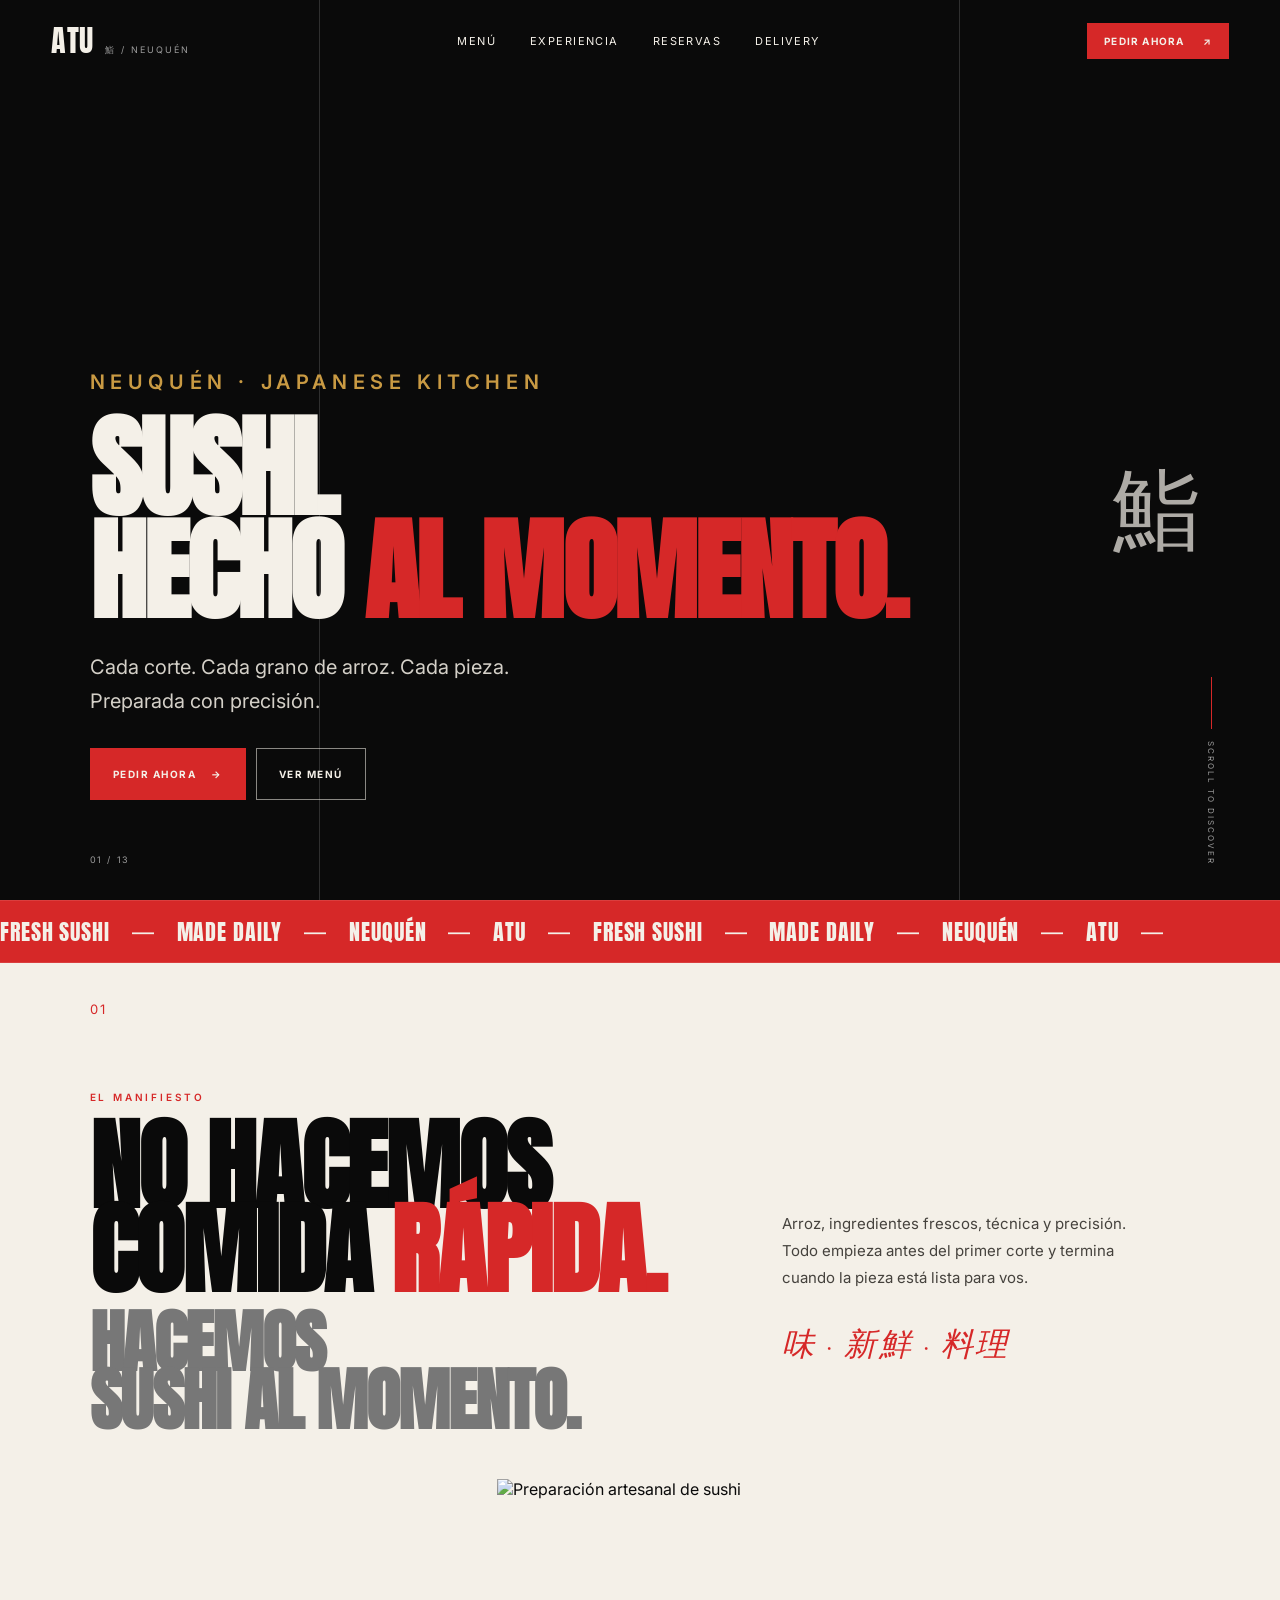
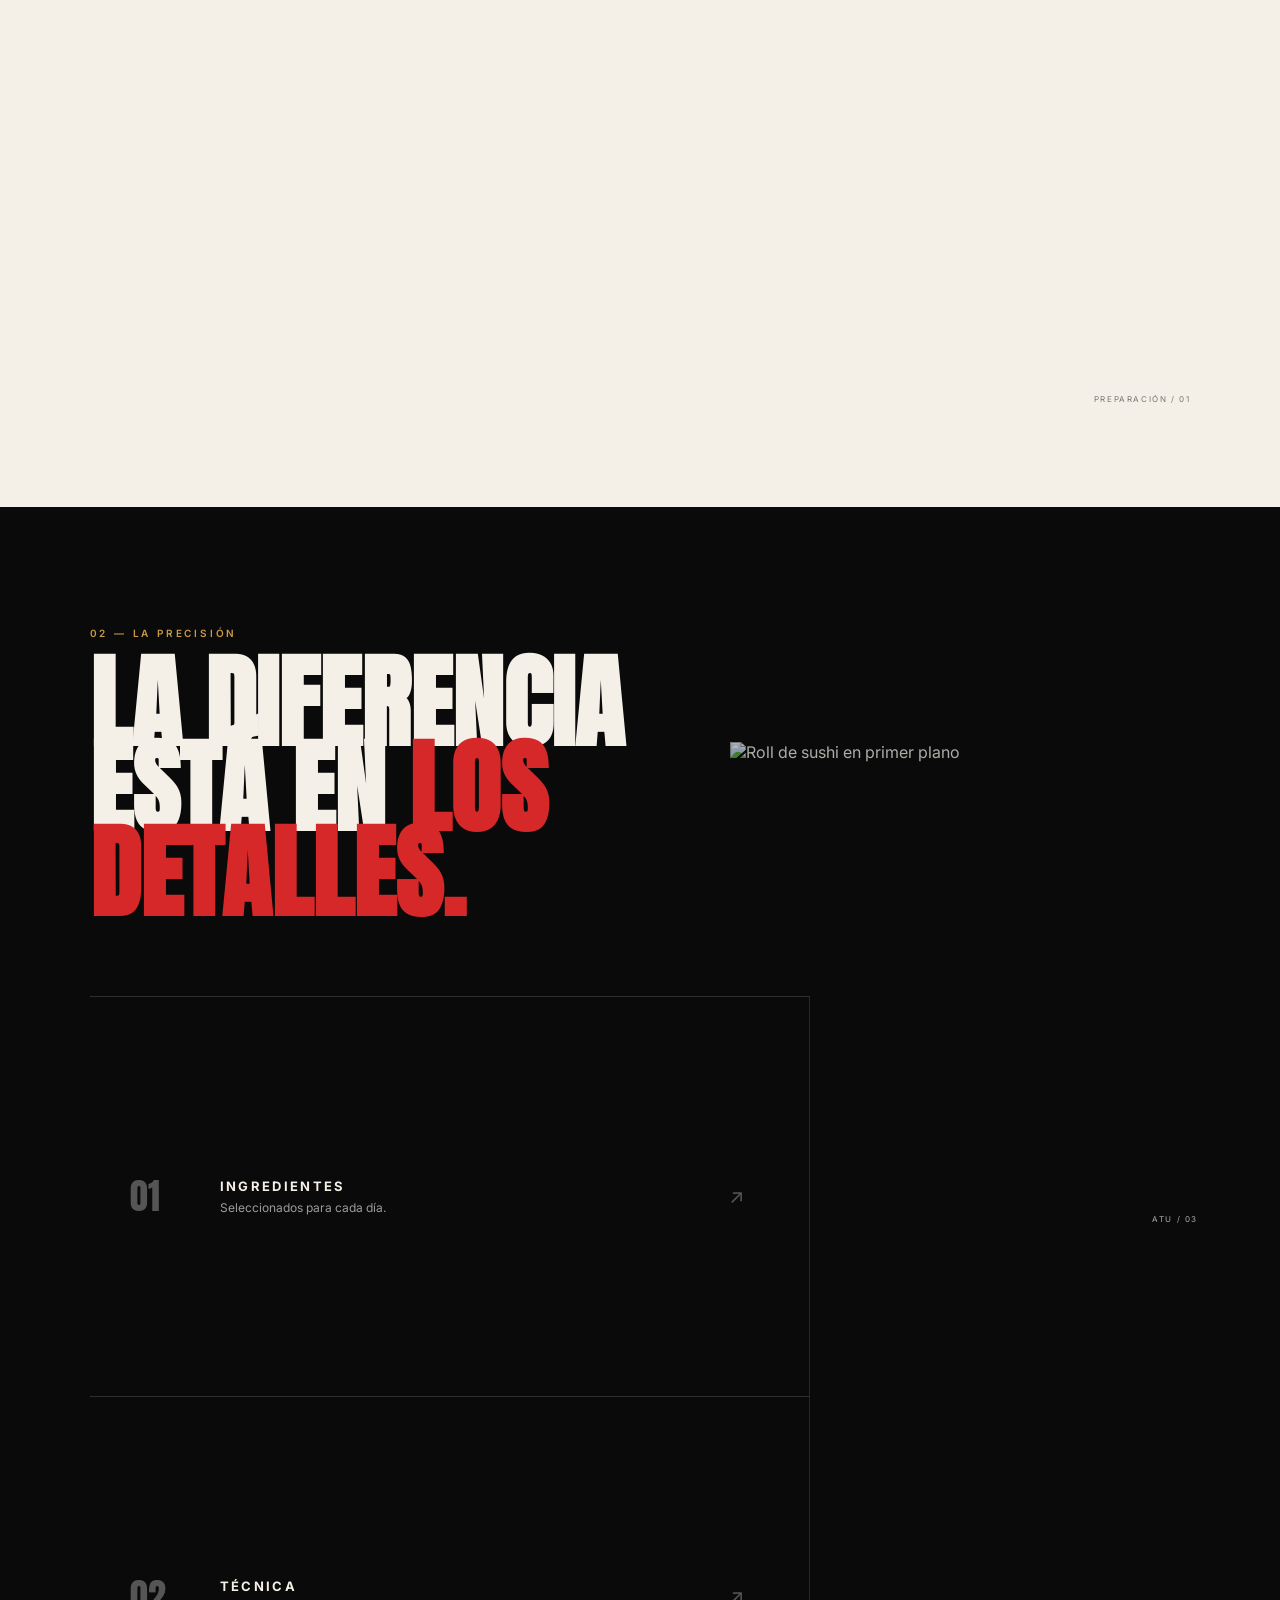
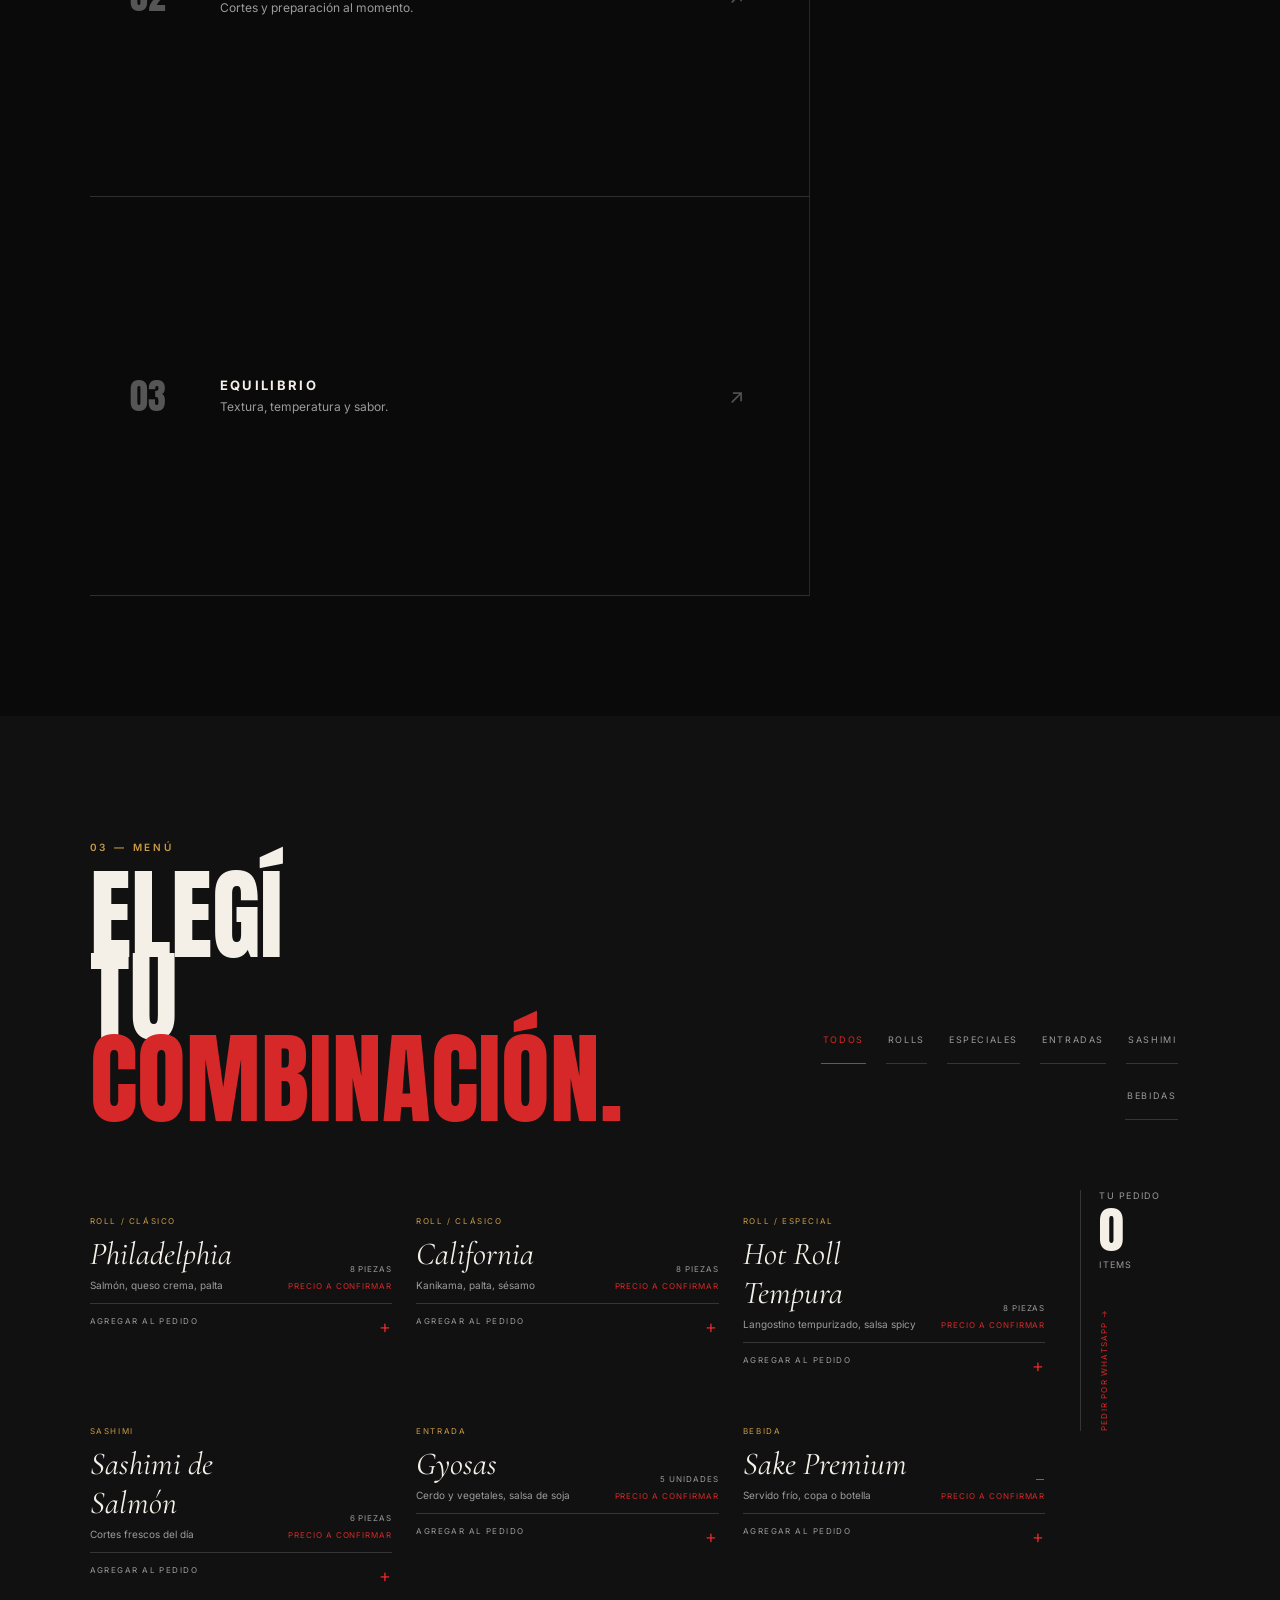
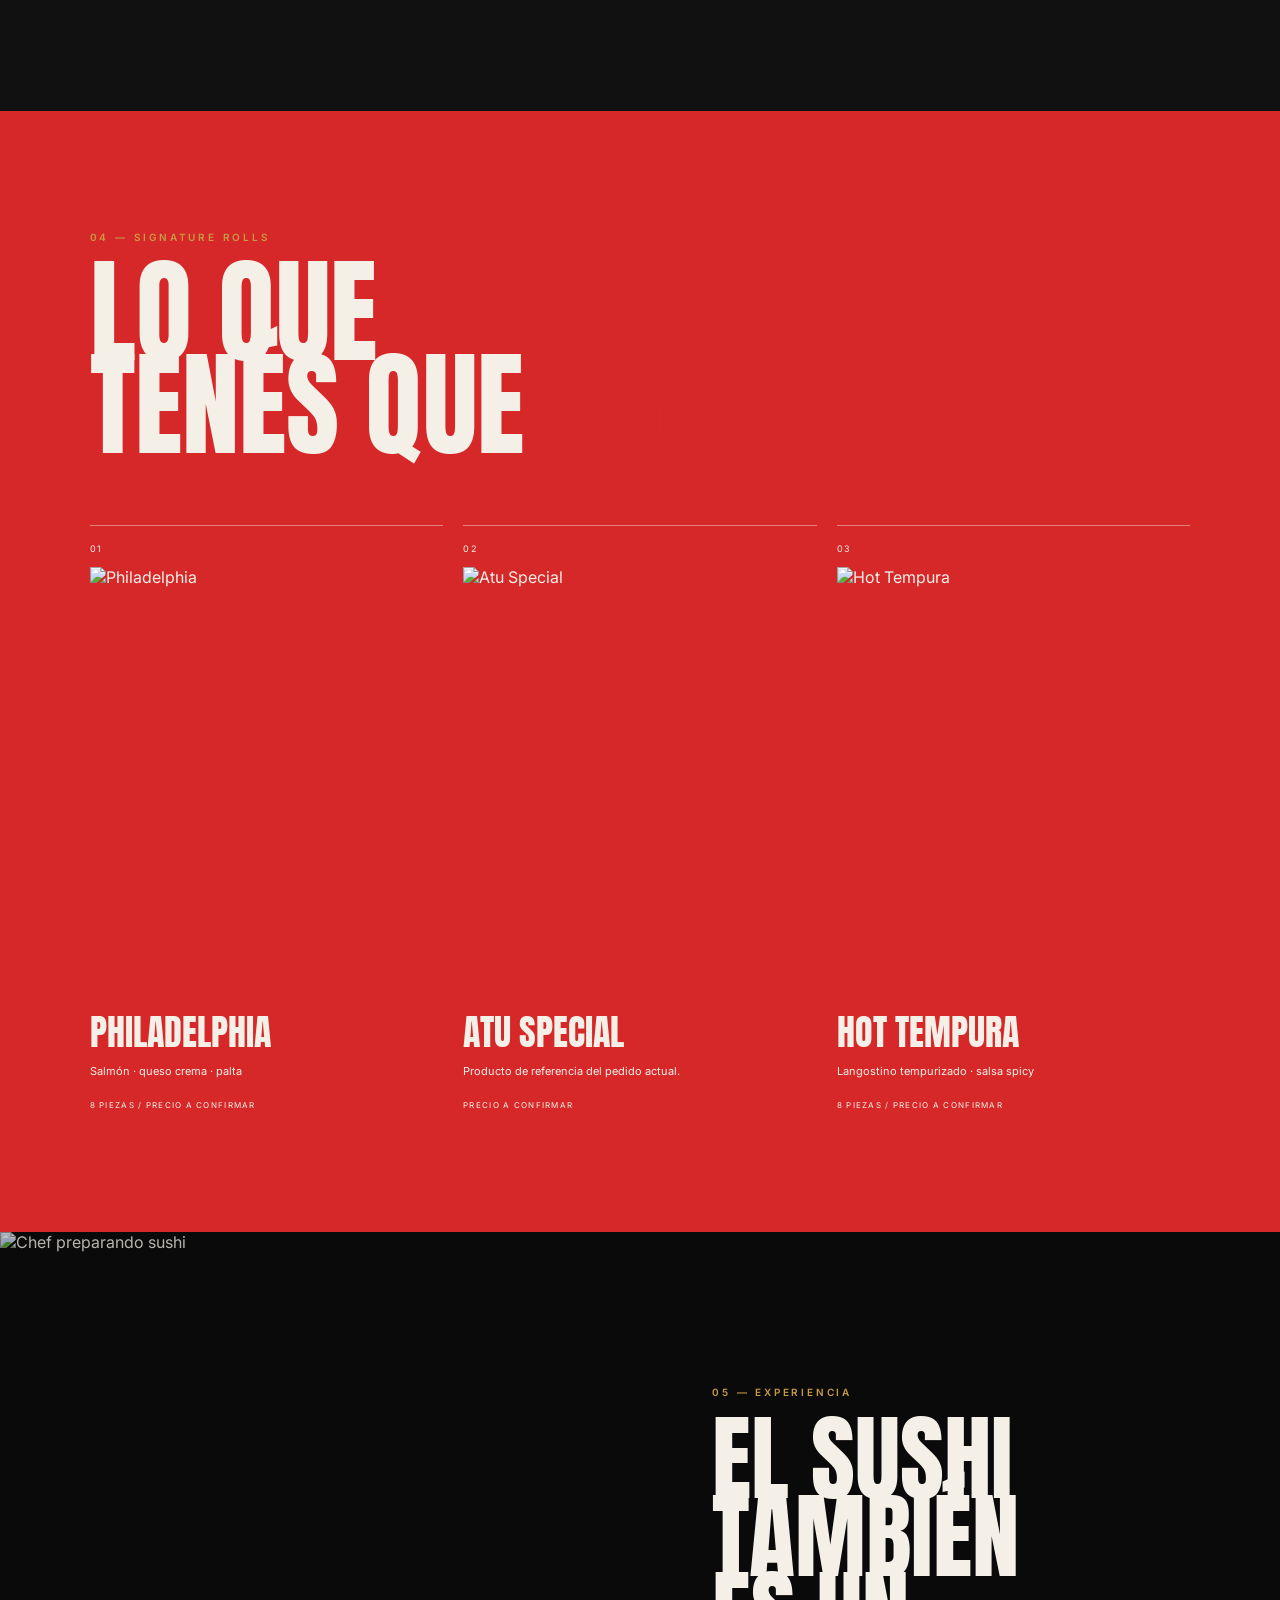
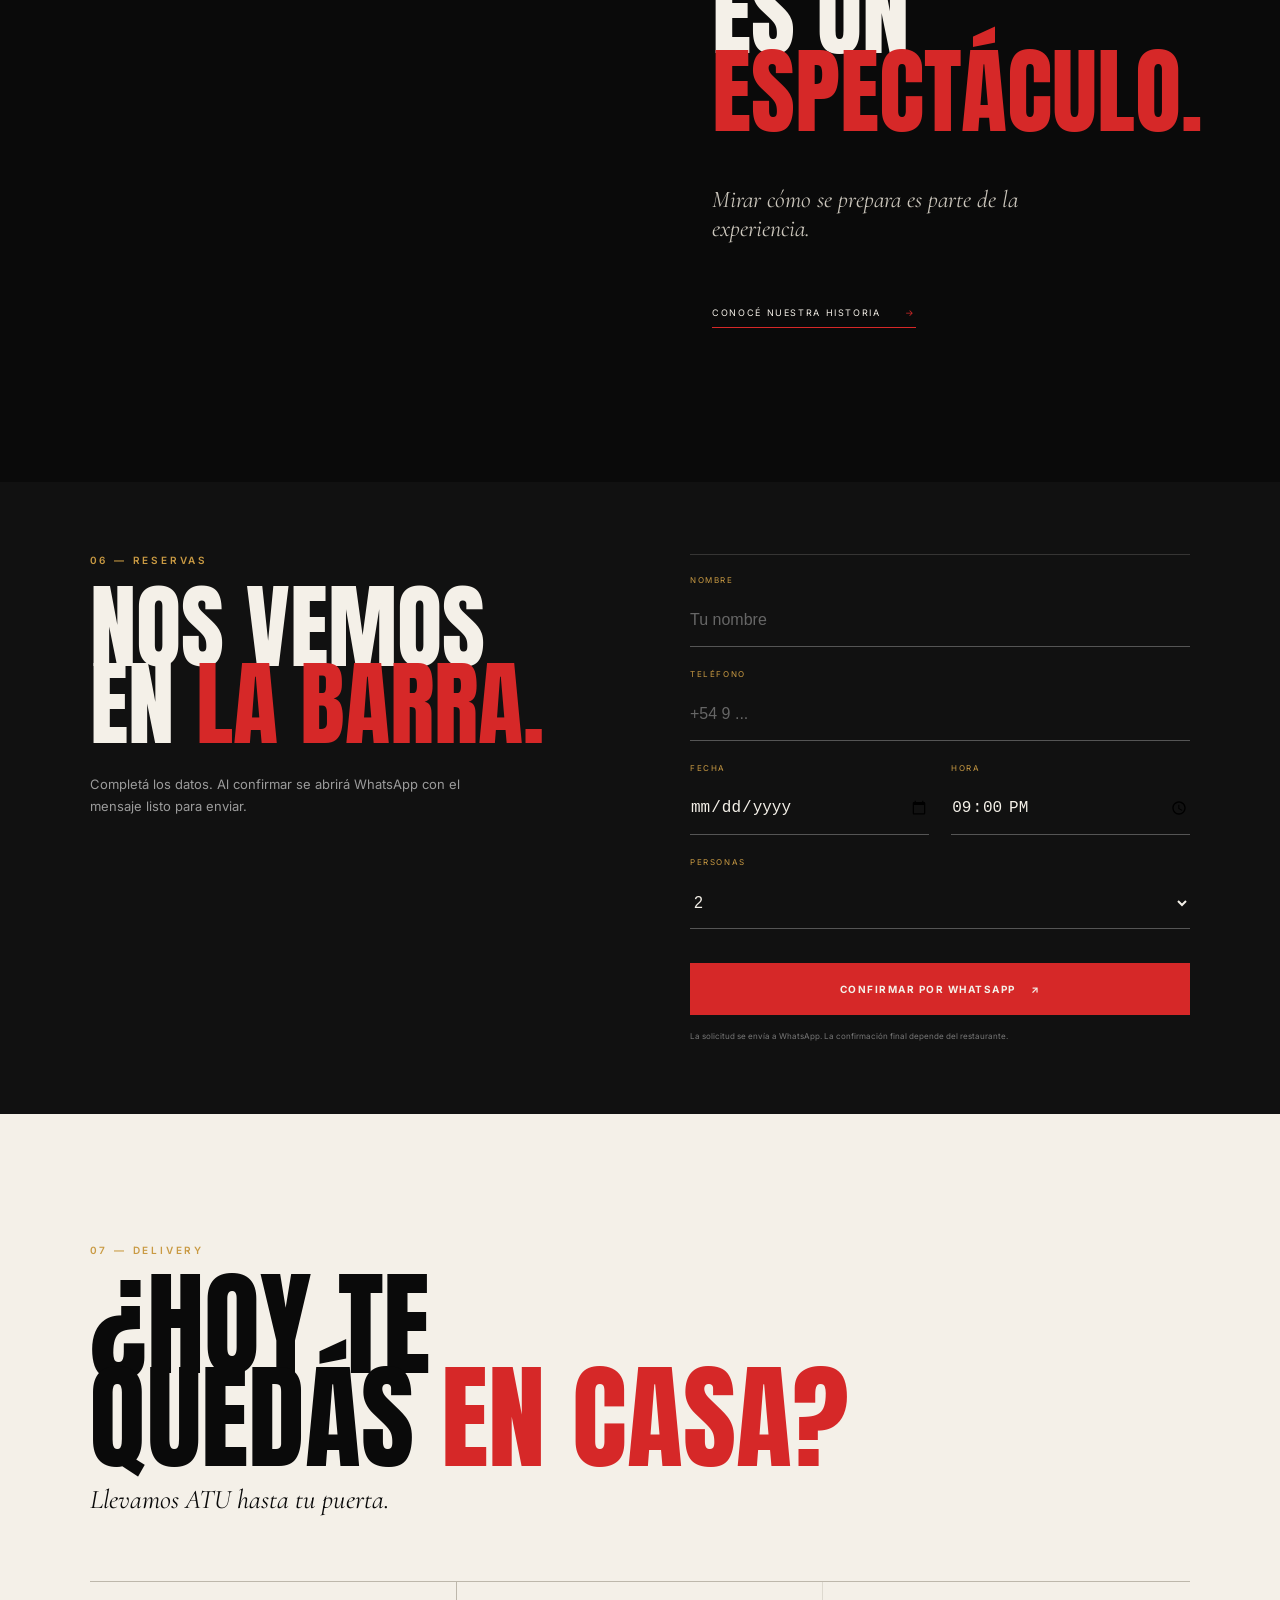
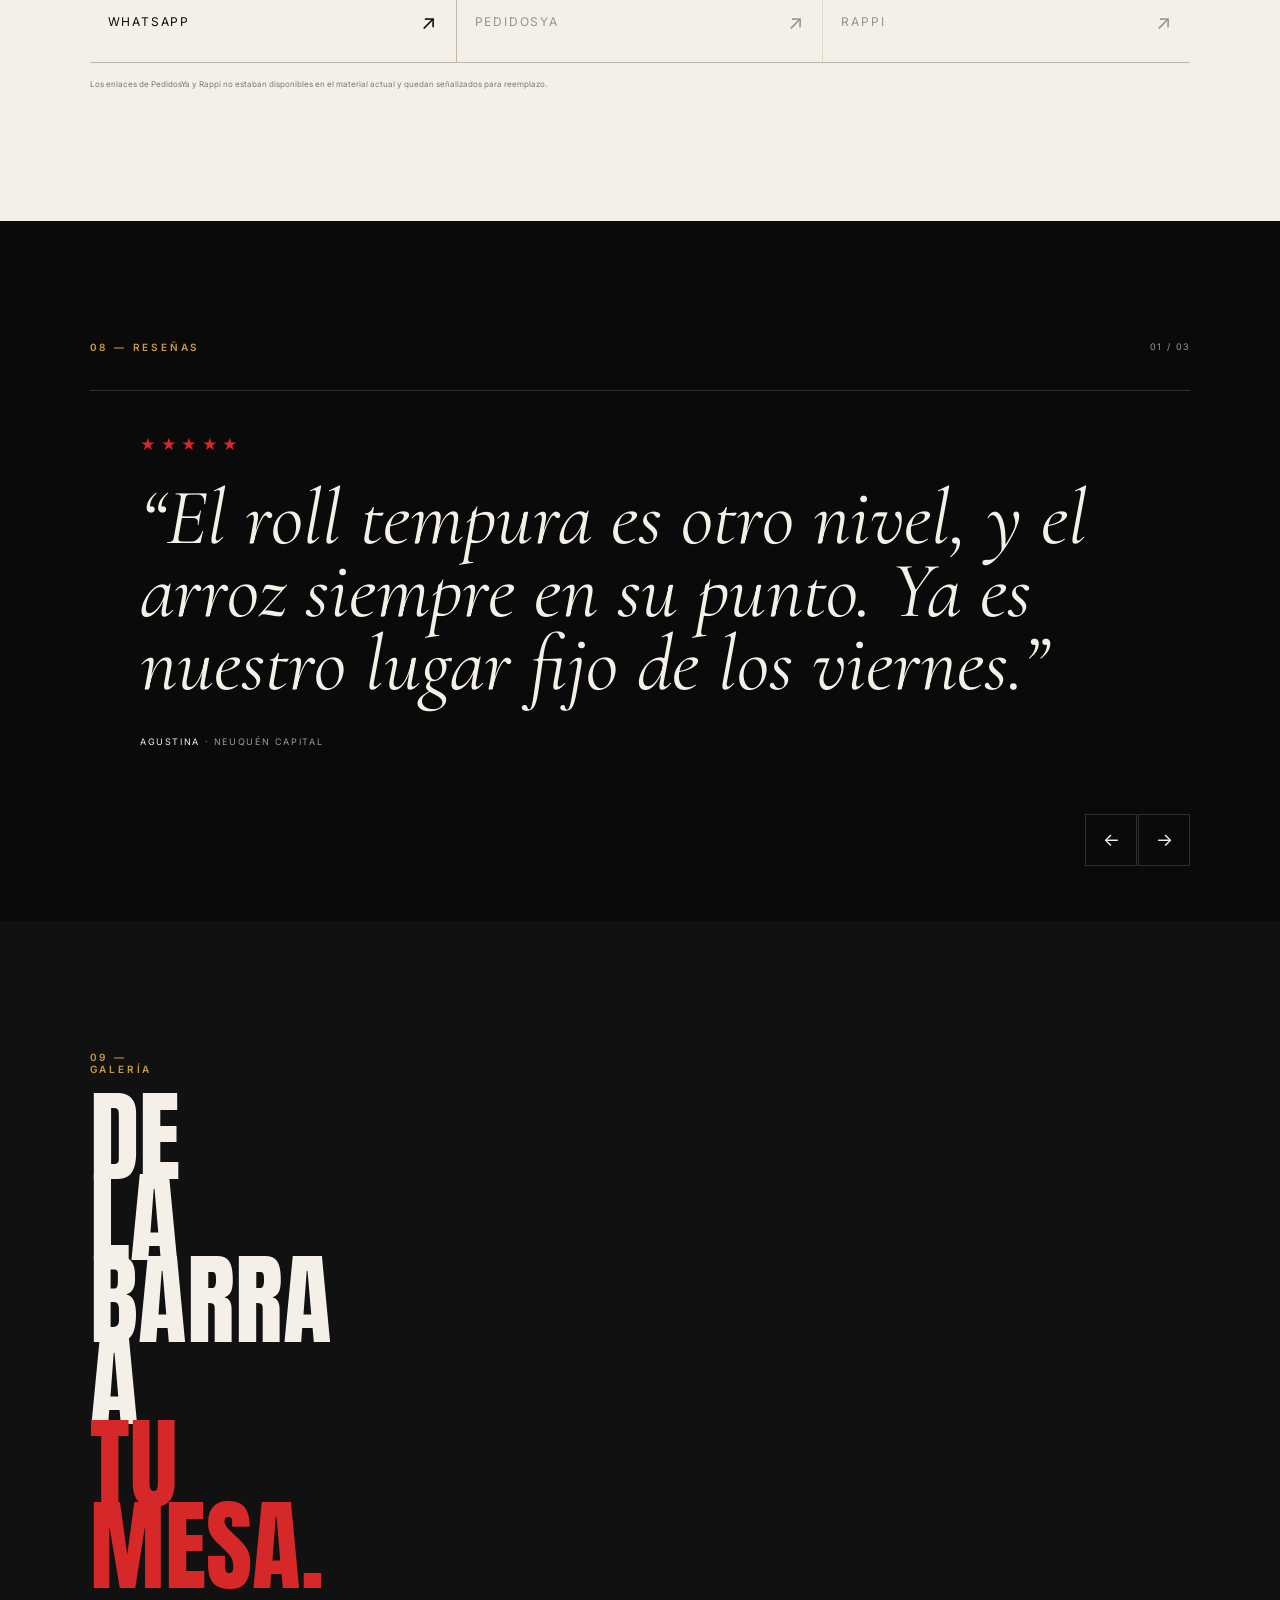
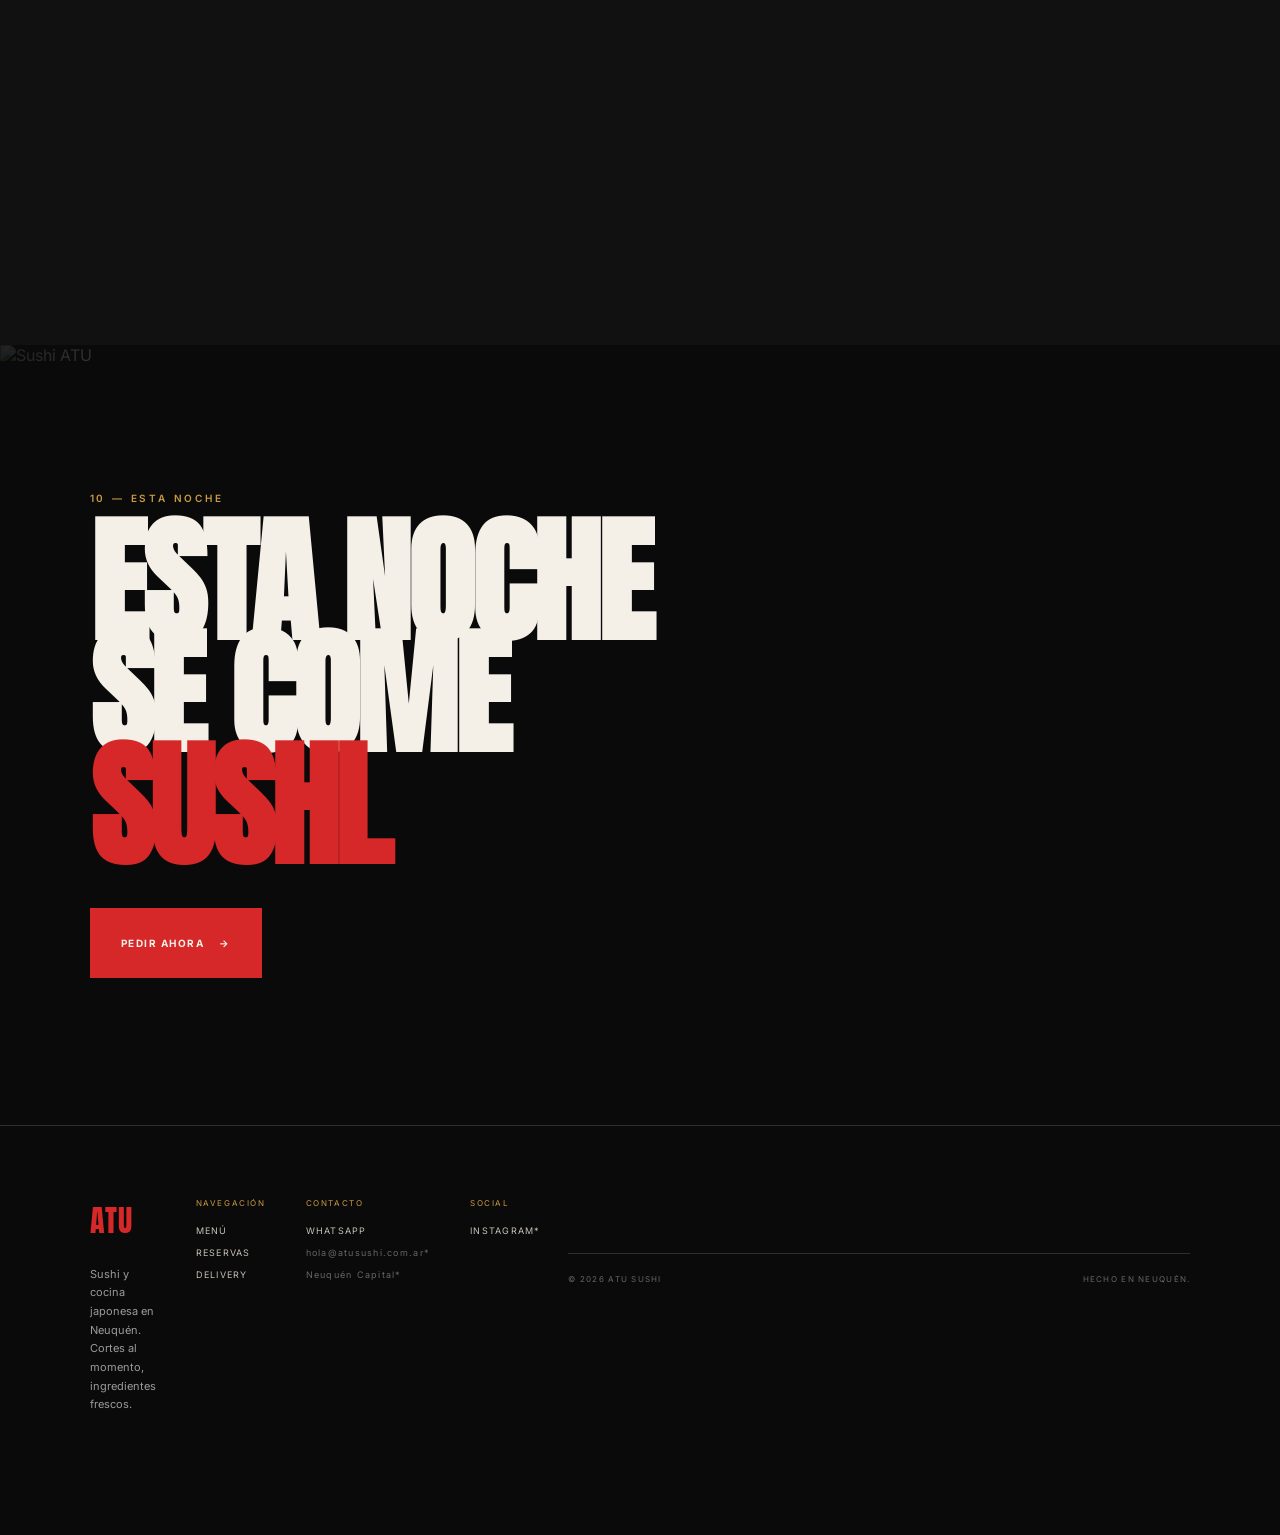
==== commit ec23c876: "Fix Files" ====
--- a/index.html
+++ b/index.html
@@ -10,7 +10,6 @@
   <link rel="preconnect" href="https://fonts.gstatic.com" crossorigin>
   <link href="https://fonts.googleapis.com/css2?family=Anton&family=Cormorant+Garamond:ital,wght@0,500;0,600;1,500;1,600&family=Inter:wght@400;500;600;700;800&display=swap" rel="stylesheet">
   <link rel="stylesheet" href="styles.css">
-  <link rel="javascript" href="script.js">
 </head>
 <body>
   <div class="progress" id="scrollProgress"></div>
--- a/styles.css
+++ b/styles.css
@@ -312,3 +312,1073 @@
   .lightbox img{max-width:94vw;max-height:75vh}
   .lightbox-prev{left:10px}.lightbox-next{right:10px}
 }
+/* =========================================================
+   ATU SUSHI — RESPONSIVE FIX
+   Mobile first
+   ========================================================= */
+
+*,
+*::before,
+*::after {
+  box-sizing: border-box;
+}
+
+html {
+  width: 100%;
+  max-width: 100%;
+  overflow-x: hidden;
+  scroll-behavior: smooth;
+}
+
+body {
+  width: 100%;
+  max-width: 100%;
+  margin: 0;
+  overflow-x: hidden;
+}
+
+/* Evita que imágenes/videos generen overflow */
+img,
+video,
+svg,
+iframe {
+  max-width: 100%;
+}
+
+img {
+  display: block;
+}
+
+/* =========================================================
+   CONTENEDOR
+   ========================================================= */
+
+.container,
+.max-w-7xl {
+  width: min(100% - 32px, 1280px);
+  margin-inline: auto;
+}
+
+/* =========================================================
+   HEADER
+   ========================================================= */
+
+header,
+[data-header] {
+  width: 100%;
+  max-width: 100%;
+}
+
+header > div,
+[data-header] > div {
+  min-height: 68px;
+  padding-inline: 16px;
+}
+
+/* =========================================================
+   NAV DESKTOP / MOBILE
+   ========================================================= */
+
+nav {
+  display: none;
+}
+
+[data-menu-toggle] {
+  display: flex;
+  align-items: center;
+  justify-content: center;
+
+  width: 46px;
+  height: 46px;
+
+  border: 1px solid rgba(255,255,255,.25);
+  background: transparent;
+  color: inherit;
+
+  cursor: pointer;
+}
+
+[data-menu-toggle] span,
+[data-menu-toggle]::before,
+[data-menu-toggle]::after {
+  content: "";
+}
+
+/* =========================================================
+   MENU MOBILE FULLSCREEN
+   ========================================================= */
+
+[data-mobile-menu] {
+  position: fixed;
+  inset: 0;
+  z-index: 90;
+
+  width: 100vw;
+  height: 100dvh;
+
+  padding:
+    calc(82px + env(safe-area-inset-top))
+    24px
+    calc(40px + env(safe-area-inset-bottom));
+
+  background: #141212;
+
+  display: flex;
+  flex-direction: column;
+  justify-content: center;
+
+  opacity: 0;
+  visibility: hidden;
+  pointer-events: none;
+
+  transform: translateY(-20px);
+
+  transition:
+    opacity .35s ease,
+    transform .35s ease,
+    visibility .35s ease;
+}
+
+[data-mobile-menu].is-open {
+  opacity: 1;
+  visibility: visible;
+  pointer-events: auto;
+  transform: translateY(0);
+}
+
+[data-mobile-menu] a {
+  display: block;
+
+  width: 100%;
+
+  padding: 12px 0;
+
+  color: #f5f0e6;
+  text-decoration: none;
+
+  font-size: clamp(2rem, 10vw, 4rem);
+  line-height: .95;
+  letter-spacing: -.04em;
+
+  border-bottom: 1px solid rgba(255,255,255,.12);
+}
+
+[data-mobile-menu] a:hover {
+  color: #d62828;
+}
+
+body.menu-open {
+  overflow: hidden;
+}
+
+/* =========================================================
+   HERO
+   ========================================================= */
+
+#inicio {
+  position: relative;
+
+  min-height: 100svh;
+  min-height: 100dvh;
+
+  width: 100%;
+
+  display: flex;
+  align-items: flex-end;
+
+  padding-top: 80px;
+  padding-bottom: 110px;
+
+  overflow: hidden;
+}
+
+#inicio > div {
+  max-width: 100%;
+}
+
+#inicio h1 {
+  width: 100%;
+  max-width: 900px;
+
+  font-size: clamp(
+    3rem,
+    13vw,
+    7rem
+  );
+
+  line-height: .92;
+
+  overflow-wrap: break-word;
+}
+
+#inicio p {
+  max-width: 620px;
+
+  font-size: clamp(
+    1rem,
+    4vw,
+    1.25rem
+  );
+}
+
+#inicio img {
+  width: 100%;
+  height: 100%;
+
+  object-fit: cover;
+}
+
+/* =========================================================
+   BOTONES
+   ========================================================= */
+
+.btn-primary,
+.btn-ghost,
+button {
+  min-height: 48px;
+}
+
+.btn-primary,
+.btn-ghost {
+  display: inline-flex;
+
+  align-items: center;
+  justify-content: center;
+
+  padding: 13px 20px;
+
+  text-align: center;
+}
+
+#inicio .flex {
+  width: 100%;
+}
+
+#inicio .flex a {
+  flex: 1 1 100%;
+}
+
+/* =========================================================
+   SECCIONES
+   ========================================================= */
+
+section {
+  width: 100%;
+  max-width: 100%;
+
+  overflow: hidden;
+}
+
+section[id] {
+  scroll-margin-top: 80px;
+}
+
+/* reemplaza el comportamiento de max-w-7xl */
+section.max-w-7xl,
+section.container {
+  width: min(
+    calc(100% - 32px),
+    1280px
+  );
+
+  margin-inline: auto;
+}
+
+/* =========================================================
+   GRID GENERICO
+   ========================================================= */
+
+.grid {
+  display: grid;
+}
+
+#productGrid {
+  grid-template-columns: 1fr;
+  gap: 24px;
+}
+
+.product-card {
+  width: 100%;
+  min-width: 0;
+}
+
+.roll-card {
+  width: 100%;
+  height: auto !important;
+
+  min-height: 360px;
+  max-height: 520px;
+
+  overflow: hidden;
+}
+
+.roll-card img {
+  width: 100%;
+  height: 100%;
+
+  min-height: 360px;
+
+  object-fit: cover;
+}
+
+/* =========================================================
+   MENU FILTERS
+   ========================================================= */
+
+#filterPills {
+  width: 100%;
+
+  display: flex;
+  flex-wrap: nowrap;
+
+  overflow-x: auto;
+  overflow-y: hidden;
+
+  gap: 8px;
+
+  padding-bottom: 8px;
+
+  scrollbar-width: none;
+
+  -webkit-overflow-scrolling: touch;
+}
+
+#filterPills::-webkit-scrollbar {
+  display: none;
+}
+
+.filter-pill {
+  flex: 0 0 auto;
+
+  white-space: nowrap;
+
+  min-height: 44px;
+}
+
+/* =========================================================
+   NOSOTROS
+   ========================================================= */
+
+#nosotros {
+  display: flex;
+  flex-direction: column;
+
+  gap: 40px;
+
+  padding-top: 72px;
+  padding-bottom: 72px;
+}
+
+#nosotros > div {
+  width: 100%;
+}
+
+#nosotros img {
+  width: 100%;
+  height: 420px;
+
+  object-fit: cover;
+}
+
+/* =========================================================
+   TEXTOS
+   ========================================================= */
+
+h1,
+h2,
+h3,
+p {
+  max-width: 100%;
+}
+
+h2 {
+  font-size: clamp(
+    2.4rem,
+    9vw,
+    5rem
+  );
+
+  line-height: .95;
+}
+
+p {
+  overflow-wrap: break-word;
+}
+
+/* =========================================================
+   MARQUEE
+   ========================================================= */
+
+[data-marquee] {
+  width: 100%;
+  overflow: hidden;
+}
+
+[data-marquee-track] {
+  display: flex;
+  width: max-content;
+
+  white-space: nowrap;
+
+  will-change: transform;
+}
+
+/* =========================================================
+   PRECISIÓN
+   ========================================================= */
+
+.precision-grid,
+[data-precision-grid] {
+  display: grid;
+
+  grid-template-columns: 1fr;
+
+  gap: 0;
+}
+
+.precision-item,
+[data-precision-item] {
+  min-height: 180px;
+
+  padding: 28px 0;
+
+  border-bottom: 1px solid rgba(255,255,255,.12);
+}
+
+/* =========================================================
+   SIGNATURE ROLLS
+   ========================================================= */
+
+.signature-grid,
+[data-signature-grid] {
+  display: grid;
+
+  grid-template-columns: 1fr;
+
+  gap: 28px;
+}
+
+.signature-item,
+[data-signature-item] {
+  width: 100%;
+}
+
+.signature-item img,
+[data-signature-item] img {
+  width: 100%;
+  height: 420px;
+
+  object-fit: cover;
+}
+
+/* =========================================================
+   CHEF
+   ========================================================= */
+
+.chef-section,
+[data-chef-section] {
+  display: flex;
+  flex-direction: column;
+
+  gap: 32px;
+}
+
+.chef-section img,
+[data-chef-section] img {
+  width: 100%;
+  height: min(100vw, 520px);
+
+  object-fit: cover;
+}
+
+/* =========================================================
+   RESERVAS
+   ========================================================= */
+
+#reservas {
+  padding-top: 72px;
+  padding-bottom: 72px;
+}
+
+#reservas form {
+  width: 100%;
+}
+
+#reservas input,
+#reservas select,
+#reservas textarea {
+  width: 100%;
+  max-width: 100%;
+
+  min-height: 52px;
+
+  font-size: 16px;
+}
+
+#reservas .grid {
+  grid-template-columns: 1fr;
+}
+
+/* =========================================================
+   DELIVERY
+   ========================================================= */
+
+.delivery-grid,
+[data-delivery-grid] {
+  display: grid;
+
+  grid-template-columns: 1fr;
+
+  gap: 12px;
+}
+
+.delivery-grid a,
+[data-delivery-grid] a {
+  min-height: 64px;
+
+  width: 100%;
+}
+
+/* =========================================================
+   RESEÑAS
+   ========================================================= */
+
+[data-reviews-slider] {
+  width: 100%;
+
+  min-height: 360px;
+
+  position: relative;
+}
+
+[data-review] {
+  width: 100%;
+}
+
+[data-review] blockquote {
+  font-size: clamp(
+    2rem,
+    9vw,
+    5rem
+  );
+
+  line-height: .95;
+}
+
+/* =========================================================
+   GALERÍA
+   ========================================================= */
+
+.gallery,
+[data-gallery] {
+  display: grid;
+
+  grid-template-columns: 1fr;
+
+  gap: 10px;
+}
+
+[data-gallery-item] {
+  width: 100%;
+  height: 65vw;
+
+  min-height: 240px;
+  max-height: 480px;
+
+  overflow: hidden;
+}
+
+[data-gallery-item] img {
+  width: 100%;
+  height: 100%;
+
+  object-fit: cover;
+}
+
+/* =========================================================
+   LIGHTBOX
+   ========================================================= */
+
+[data-lightbox] {
+  position: fixed;
+
+  inset: 0;
+
+  z-index: 200;
+
+  padding: 20px;
+
+  display: flex;
+  align-items: center;
+  justify-content: center;
+
+  background: rgba(0,0,0,.96);
+
+  opacity: 0;
+  visibility: hidden;
+  pointer-events: none;
+
+  transition: opacity .25s ease;
+}
+
+[data-lightbox].is-open {
+  opacity: 1;
+  visibility: visible;
+  pointer-events: auto;
+}
+
+[data-lightbox-image] {
+  width: 100%;
+  max-width: 1100px;
+
+  max-height: 85dvh;
+
+  object-fit: contain;
+}
+
+/* =========================================================
+   CONTACTO
+   ========================================================= */
+
+#contacto {
+  display: flex;
+  flex-direction: column;
+
+  gap: 32px;
+
+  padding-top: 72px;
+  padding-bottom: 110px;
+}
+
+#contacto > div {
+  width: 100%;
+}
+
+#contacto iframe {
+  width: 100%;
+  min-height: 360px;
+}
+
+/* =========================================================
+   FOOTER
+   ========================================================= */
+
+footer {
+  width: 100%;
+
+  padding-bottom: 90px;
+}
+
+footer > div {
+  width: min(
+    calc(100% - 32px),
+    1280px
+  );
+
+  margin-inline: auto;
+}
+
+footer .grid {
+  grid-template-columns: 1fr;
+}
+
+/* =========================================================
+   STICKY MOBILE CTA
+   ========================================================= */
+
+[data-sticky-cta] {
+  position: fixed;
+
+  left: 0;
+  right: 0;
+  bottom: 0;
+
+  z-index: 150;
+
+  width: 100%;
+
+  padding:
+    8px
+    8px
+    calc(8px + env(safe-area-inset-bottom));
+
+  display: grid;
+
+  grid-template-columns: 1fr 1fr;
+
+  gap: 8px;
+
+  background: rgba(20,18,18,.96);
+
+  border-top: 1px solid rgba(255,255,255,.12);
+
+  backdrop-filter: blur(12px);
+
+  transform: translateY(110%);
+
+  transition: transform .3s ease;
+}
+
+[data-sticky-cta].is-visible {
+  transform: translateY(0);
+}
+
+[data-sticky-cta] a {
+  display: flex;
+
+  align-items: center;
+  justify-content: center;
+
+  min-height: 52px;
+
+  padding: 12px;
+
+  text-decoration: none;
+
+  font-size: 12px;
+  font-weight: 700;
+
+  letter-spacing: .08em;
+  text-transform: uppercase;
+
+  border: 1px solid rgba(255,255,255,.18);
+}
+
+[data-sticky-cta] a:last-child {
+  background: #d62828;
+  color: white;
+
+  border-color: #d62828;
+}
+
+/* =========================================================
+   TOUCH
+   ========================================================= */
+
+@media (hover: none) {
+
+  .product-card:hover img,
+  [data-gallery-item]:hover img {
+    transform: none;
+  }
+
+}
+
+/* =========================================================
+   TABLET
+   ========================================================= */
+
+@media (min-width: 600px) {
+
+  .container,
+  .max-w-7xl {
+    width: min(
+      calc(100% - 48px),
+      1280px
+    );
+  }
+
+  #inicio .flex a {
+    flex: 0 0 auto;
+  }
+
+  #productGrid {
+    grid-template-columns:
+      repeat(2, minmax(0, 1fr));
+  }
+
+  .delivery-grid,
+  [data-delivery-grid] {
+    grid-template-columns:
+      repeat(3, minmax(0, 1fr));
+  }
+
+  .gallery,
+  [data-gallery] {
+    grid-template-columns:
+      repeat(2, minmax(0, 1fr));
+  }
+
+  #nosotros img {
+    height: 500px;
+  }
+
+}
+
+/* =========================================================
+   DESKTOP
+   ========================================================= */
+
+@media (min-width: 1024px) {
+
+  .container,
+  .max-w-7xl {
+    width: min(
+      calc(100% - 80px),
+      1280px
+    );
+  }
+
+  header > div,
+  [data-header] > div {
+    min-height: 80px;
+
+    padding-inline: 0;
+  }
+
+  [data-menu-toggle] {
+    display: none;
+  }
+
+  nav {
+    display: flex;
+    align-items: center;
+    gap: 32px;
+  }
+
+  #inicio {
+    padding-bottom: 100px;
+  }
+
+  #inicio .flex a {
+    flex: 0 0 auto;
+  }
+
+  #productGrid {
+    grid-template-columns:
+      repeat(3, minmax(0, 1fr));
+  }
+
+  #nosotros {
+    display: grid;
+
+    grid-template-columns:
+      repeat(12, minmax(0, 1fr));
+
+    gap: 48px;
+  }
+
+  #nosotros > div:first-child {
+    grid-column: span 5;
+  }
+
+  #nosotros > div:last-child {
+    grid-column: span 7;
+  }
+
+  #nosotros img {
+    height: 600px;
+  }
+
+  .precision-grid,
+  [data-precision-grid] {
+    grid-template-columns:
+      repeat(3, minmax(0, 1fr));
+  }
+
+  .precision-item,
+  [data-precision-item] {
+    min-height: 400px;
+
+    padding: 40px;
+
+    border-bottom: 0;
+    border-right: 1px solid rgba(255,255,255,.12);
+  }
+
+  .signature-grid,
+  [data-signature-grid] {
+    grid-template-columns:
+      repeat(3, minmax(0, 1fr));
+  }
+
+  .chef-section,
+  [data-chef-section] {
+    display: grid;
+
+    grid-template-columns:
+      repeat(12, minmax(0, 1fr));
+
+    align-items: center;
+  }
+
+  .chef-section > *:first-child,
+  [data-chef-section] > *:first-child {
+    grid-column: span 7;
+  }
+
+  .chef-section > *:last-child,
+  [data-chef-section] > *:last-child {
+    grid-column: span 5;
+  }
+
+  .gallery,
+  [data-gallery] {
+    grid-template-columns:
+      repeat(12, minmax(0, 1fr));
+  }
+
+  [data-gallery-item] {
+    height: 420px;
+  }
+
+  [data-gallery-item]:nth-child(1) {
+    grid-column: span 7;
+  }
+
+  [data-gallery-item]:nth-child(2) {
+    grid-column: span 5;
+  }
+
+  [data-gallery-item]:nth-child(3) {
+    grid-column: span 5;
+  }
+
+  [data-gallery-item]:nth-child(4) {
+    grid-column: span 7;
+  }
+
+  #contacto {
+    display: grid;
+
+    grid-template-columns:
+      repeat(12, minmax(0, 1fr));
+
+    gap: 48px;
+  }
+
+  #contacto > div:first-child {
+    grid-column: span 5;
+  }
+
+  #contacto > div:last-child {
+    grid-column: span 7;
+  }
+
+  footer .grid {
+    grid-template-columns:
+      repeat(3, minmax(0, 1fr));
+  }
+
+  [data-sticky-cta] {
+    display: none;
+  }
+
+}
+
+/* =========================================================
+   PANTALLAS MUY PEQUEÑAS
+   ========================================================= */
+
+@media (max-width: 380px) {
+
+  .container,
+  .max-w-7xl,
+  section.max-w-7xl,
+  section.container {
+    width: calc(100% - 24px);
+  }
+
+  #inicio {
+    padding-top: 72px;
+    padding-bottom: 100px;
+  }
+
+  #inicio h1 {
+    font-size: 2.8rem;
+  }
+
+  #inicio p {
+    font-size: .95rem;
+  }
+
+  .btn-primary,
+  .btn-ghost {
+    width: 100%;
+  }
+
+  .roll-card,
+  .roll-card img {
+    min-height: 300px;
+  }
+
+  [data-mobile-menu] {
+    padding-inline: 18px;
+  }
+
+  [data-mobile-menu] a {
+    font-size: 2.2rem;
+  }
+
+}
+
+/* =========================================================
+   SAFE AREA / IPHONE
+   ========================================================= */
+
+@supports (padding: max(0px)) {
+
+  body {
+    padding-bottom: 0;
+  }
+
+  [data-sticky-cta] {
+    padding-bottom:
+      max(
+        8px,
+        env(safe-area-inset-bottom)
+      );
+  }
+
+}
+
+/* =========================================================
+   REDUCED MOTION
+   ========================================================= */
+
+.reduced-motion *,
+.reduced-motion *::before,
+.reduced-motion *::after {
+  animation-duration: .01ms !important;
+  animation-iteration-count: 1 !important;
+  scroll-behavior: auto !important;
+  transition-duration: .01ms !important;
+}
+
+.is-hidden{display:none !important}
+
+/* Componentes de esta página: mantienen el layout usable en pantallas estrechas. */
+@media (max-width:700px){
+  body{padding-bottom:calc(58px + env(safe-area-inset-bottom))}
+  .mobile-menu{inset:0;width:100%;height:100%;padding:0;overflow-y:auto}
+  .mobile-menu-inner{min-height:100dvh;padding:90px 20px calc(24px + env(safe-area-inset-bottom))}
+  .mobile-menu nav{display:flex}
+  .mobile-menu nav a{font-size:clamp(44px,14vw,76px);white-space:normal}
+  .hero{padding-left:20px;padding-right:20px}
+  .hero-content{max-width:calc(100% - 24px)}
+  .hero-copy br{display:none}
+  .hero-actions{grid-template-columns:repeat(2,minmax(0,1fr));width:100%}
+  .hero-actions .button{min-width:0;padding-left:10px;padding-right:10px;font-size:9px}
+  .filters{display:flex;flex-wrap:nowrap;max-width:none;overflow-x:auto;justify-content:flex-start;padding-bottom:8px;scrollbar-width:none}
+  .filters::-webkit-scrollbar{display:none}
+  .filter{flex:0 0 auto;white-space:nowrap}
+  .product-info h3{font-size:29px}
+  .product-meta{flex-wrap:wrap;white-space:normal}
+  .gallery{display:grid;grid-template-columns:repeat(2,minmax(0,1fr));grid-template-rows:260px 260px 260px;gap:10px}
+  .gallery-item.g1{grid-row:span 2}
+  .gallery-item.g2,.gallery-item.g3,.gallery-item.g4{margin:0}
+  .gallery-item.g4{grid-column:span 2}
+  .lightbox{padding:0;overflow:hidden}
+  .lightbox figure{padding:55px 44px calc(35px + env(safe-area-inset-bottom))}
+  .lightbox img{width:100%;max-width:100%;max-height:70dvh}
+  .lightbox-close{top:calc(12px + env(safe-area-inset-top));right:16px}
+  .lightbox-prev{left:8px}.lightbox-next{right:8px}
+  .mobile-sticky{height:calc(58px + env(safe-area-inset-bottom));padding-bottom:env(safe-area-inset-bottom)}
+}
+
+@media (max-width:380px){
+  .hero-actions{grid-template-columns:1fr}
+  .hero-actions .button{width:100%}
+  .manifesto-title h2{font-size:17vw}
+  .gallery{grid-template-rows:220px 220px 220px}
+}
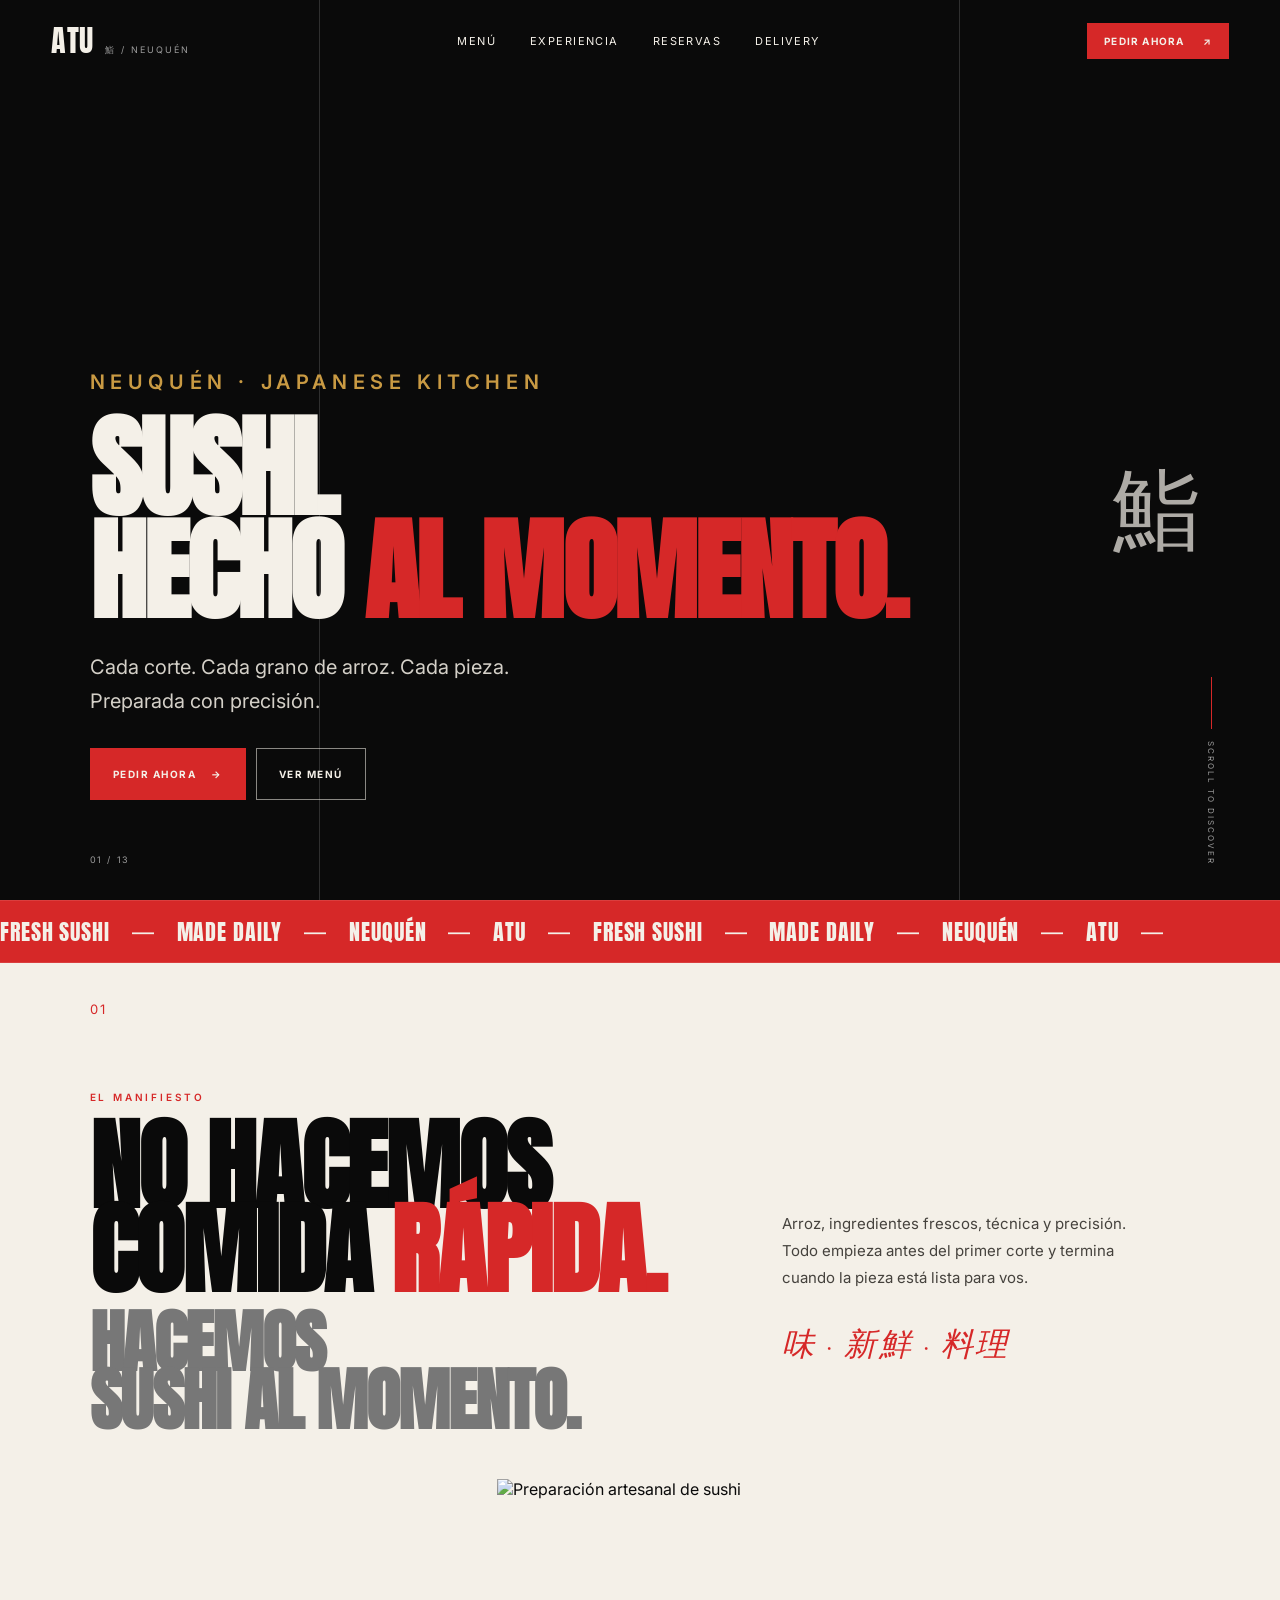
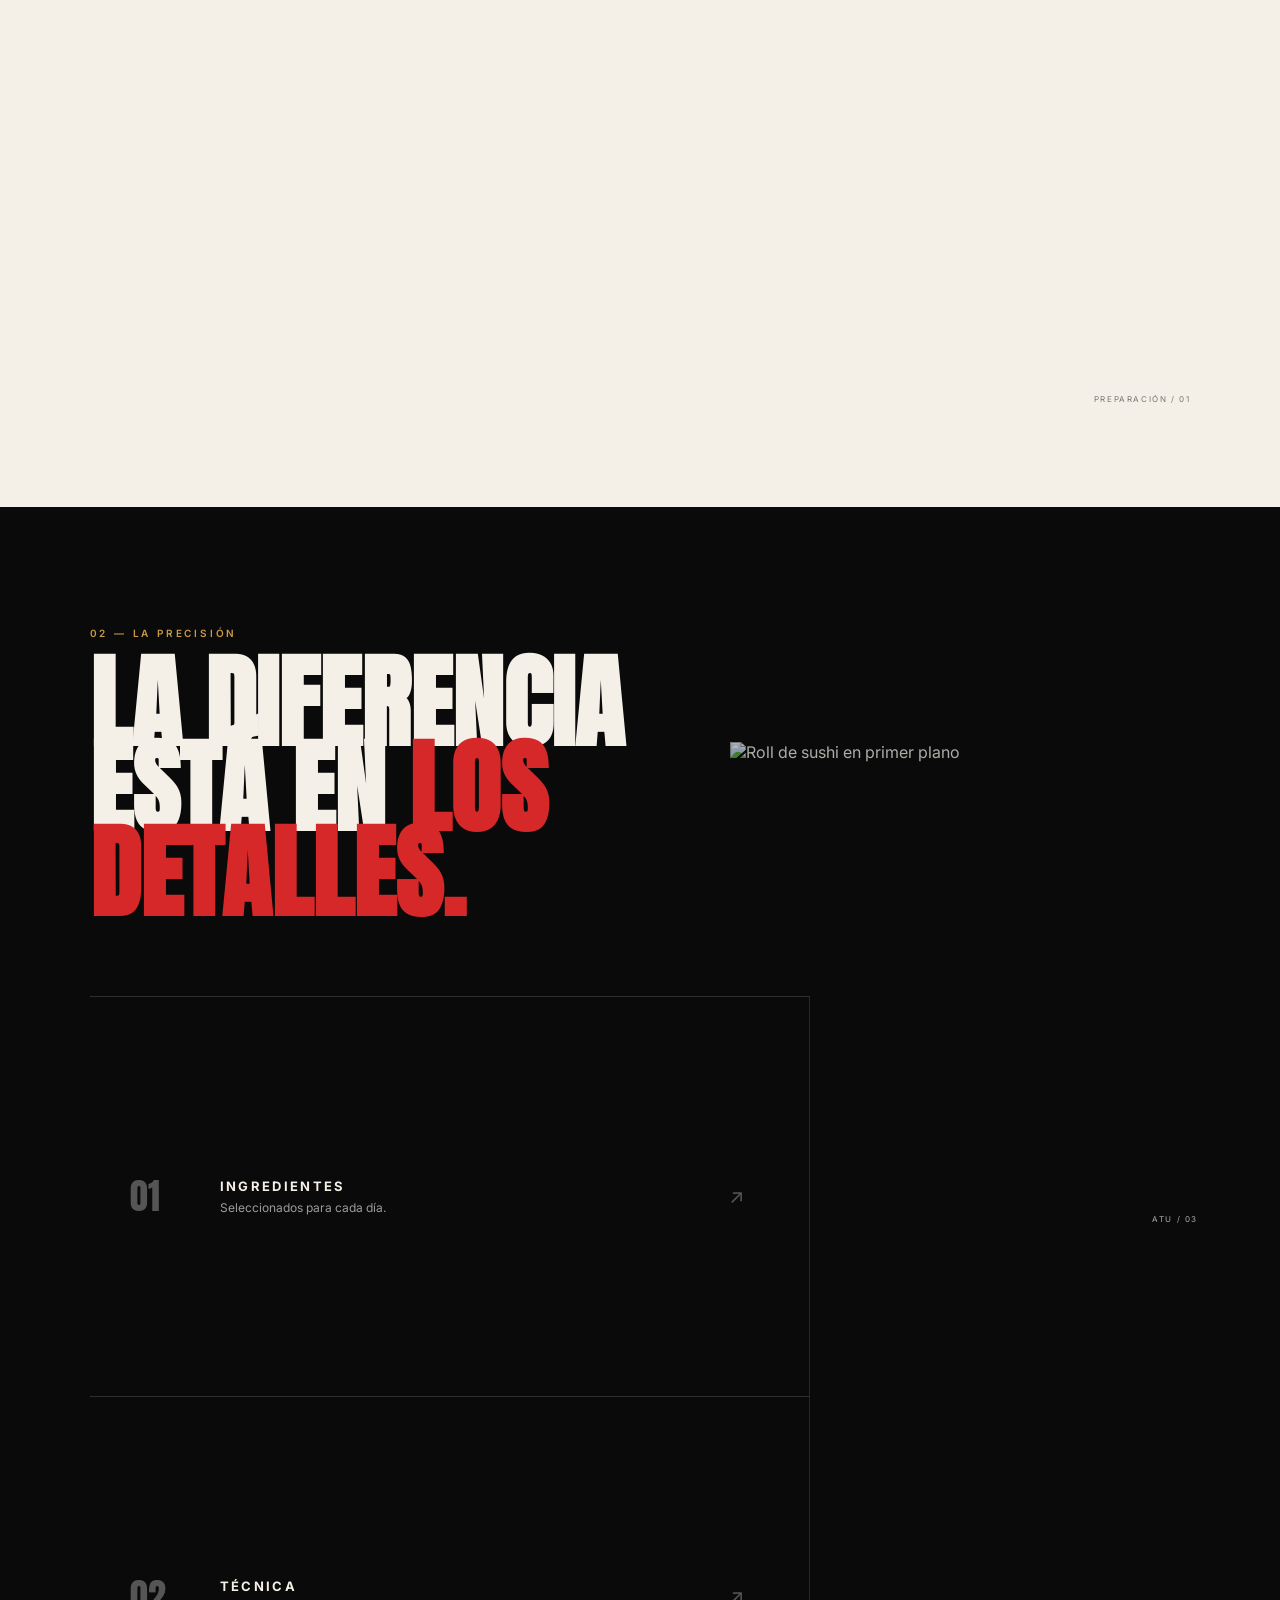
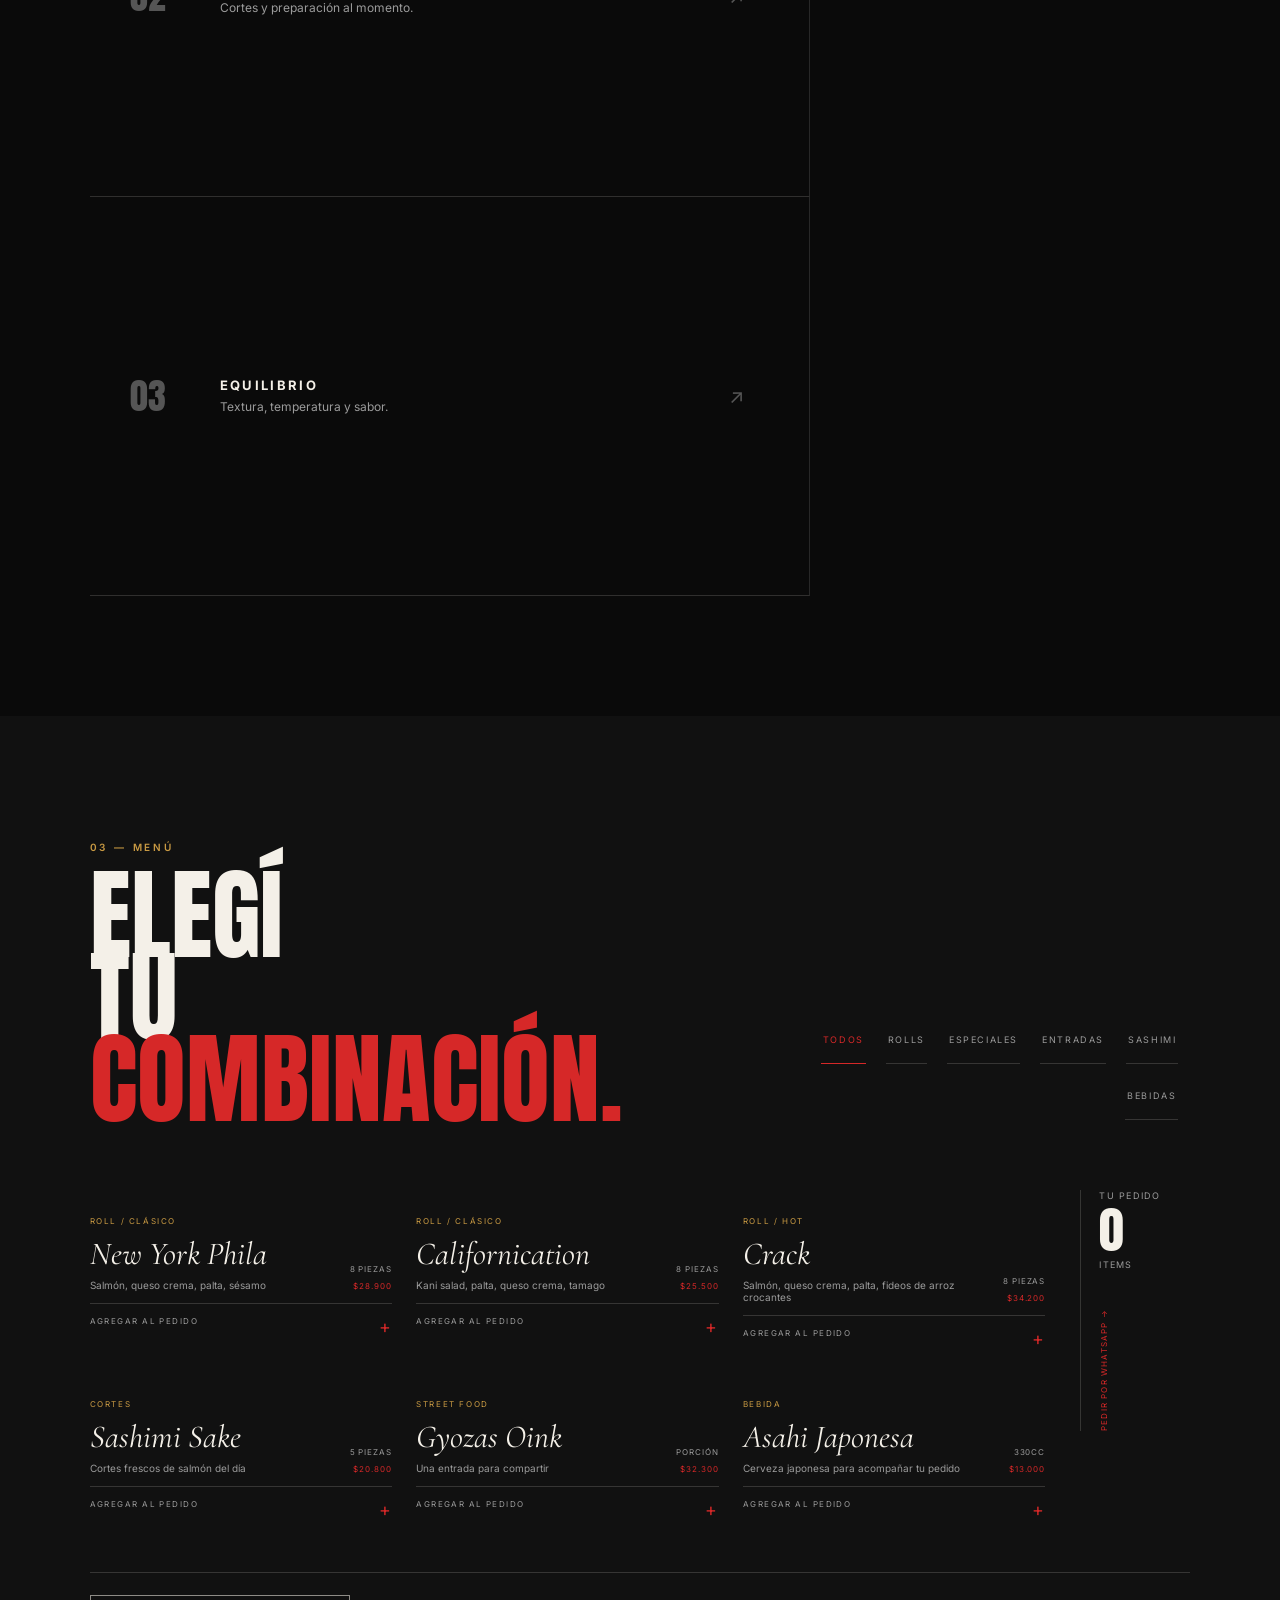
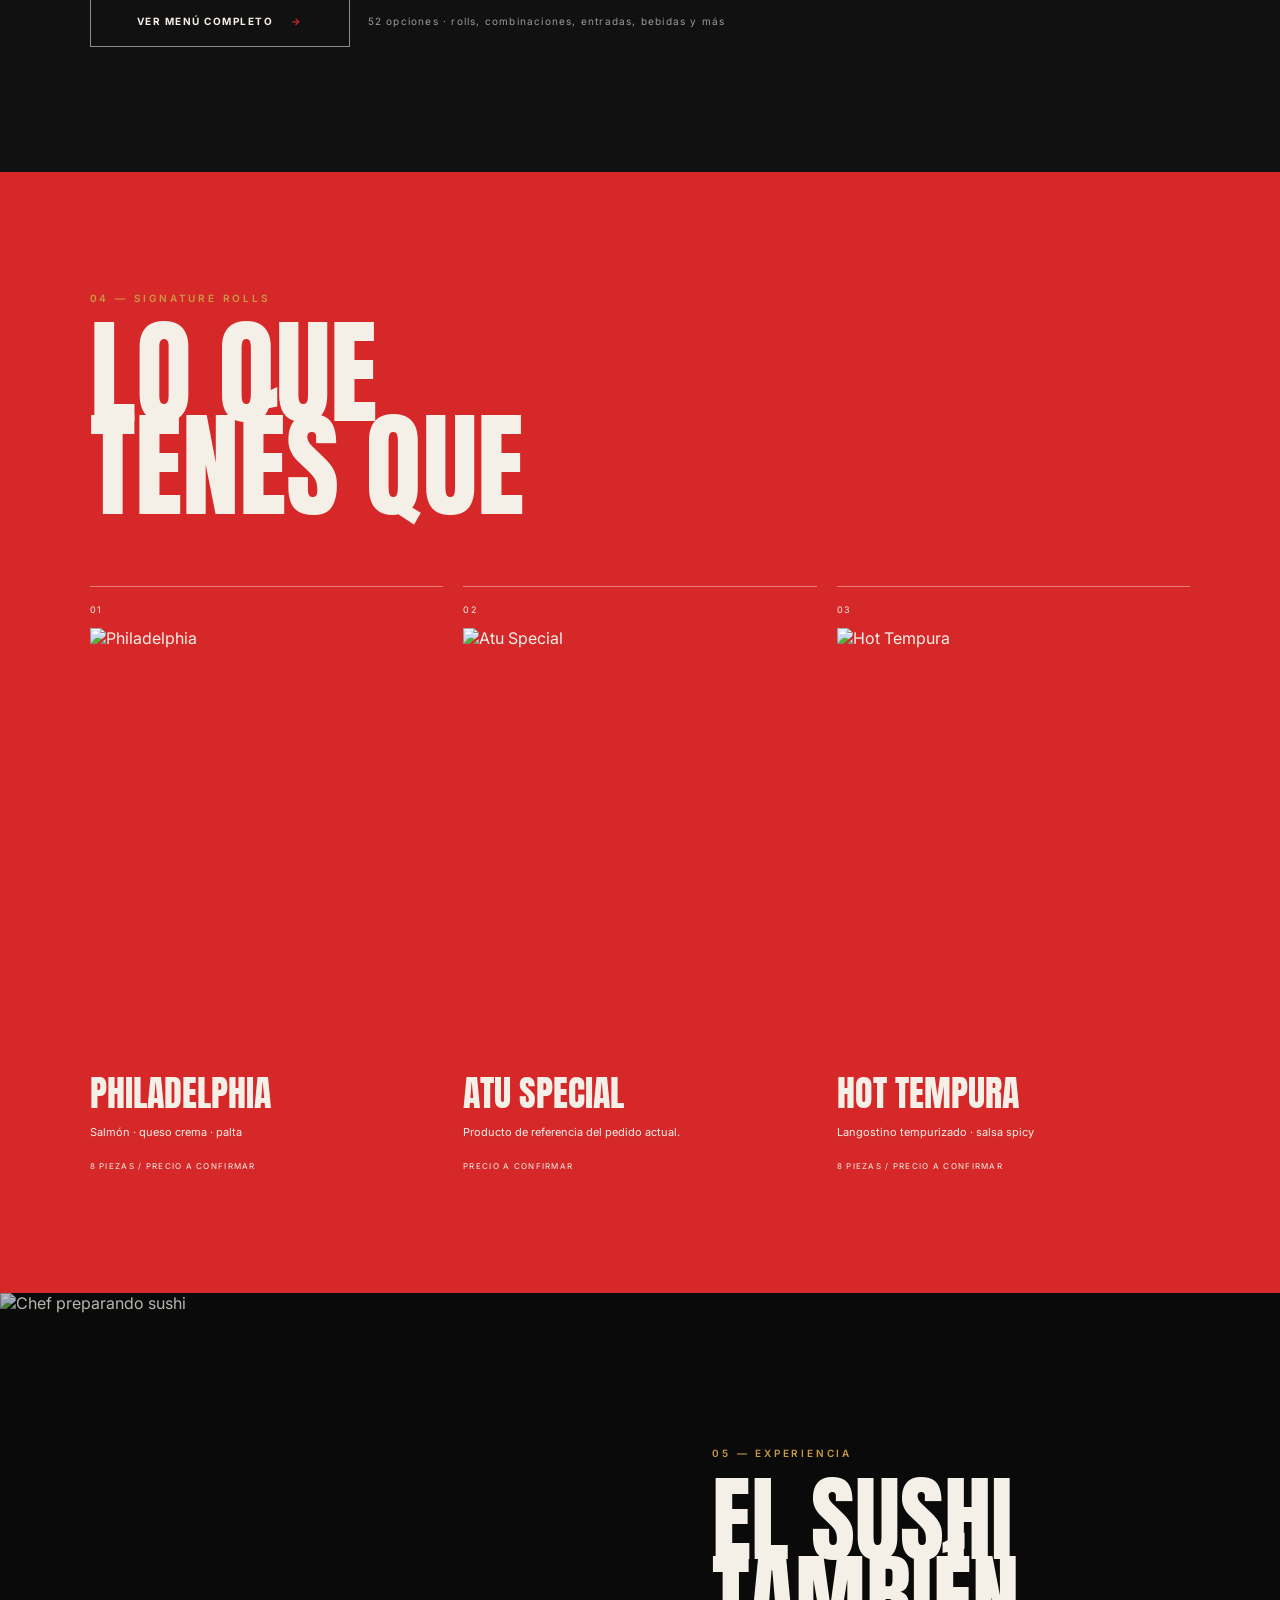
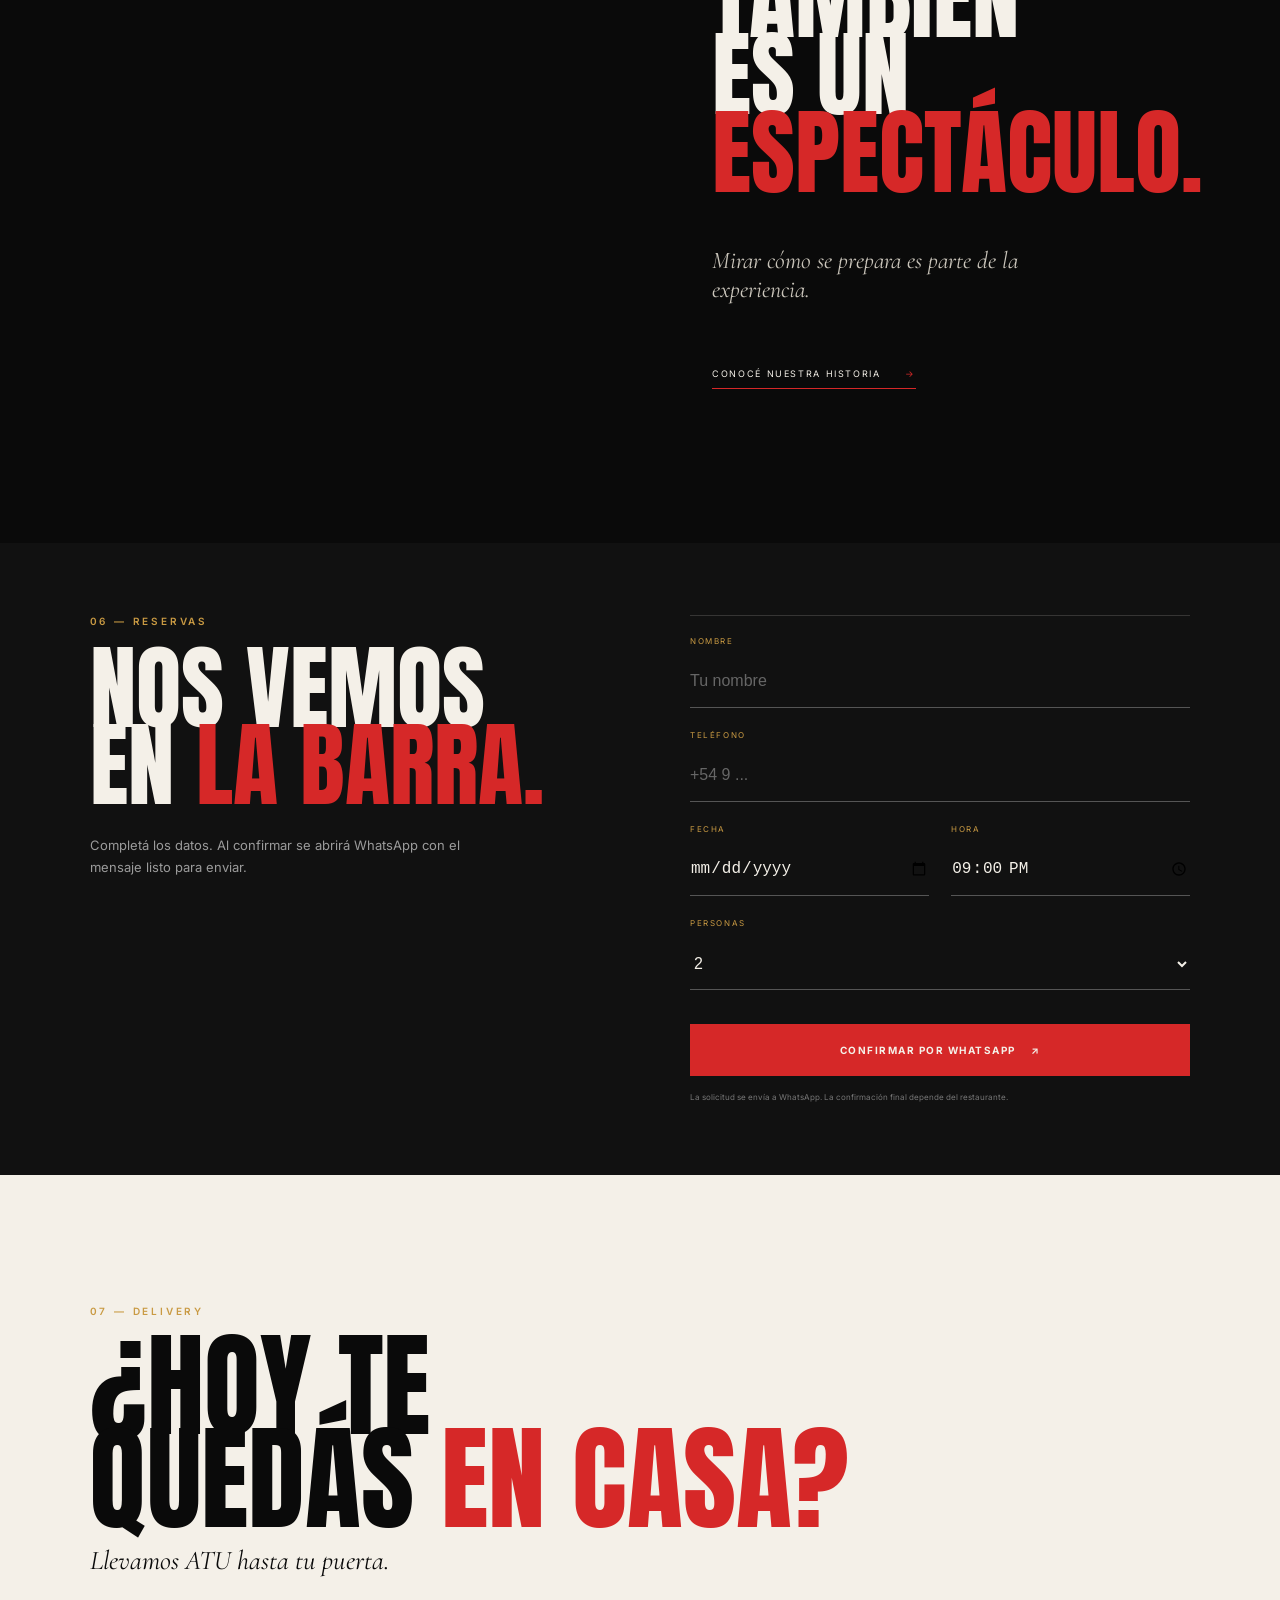
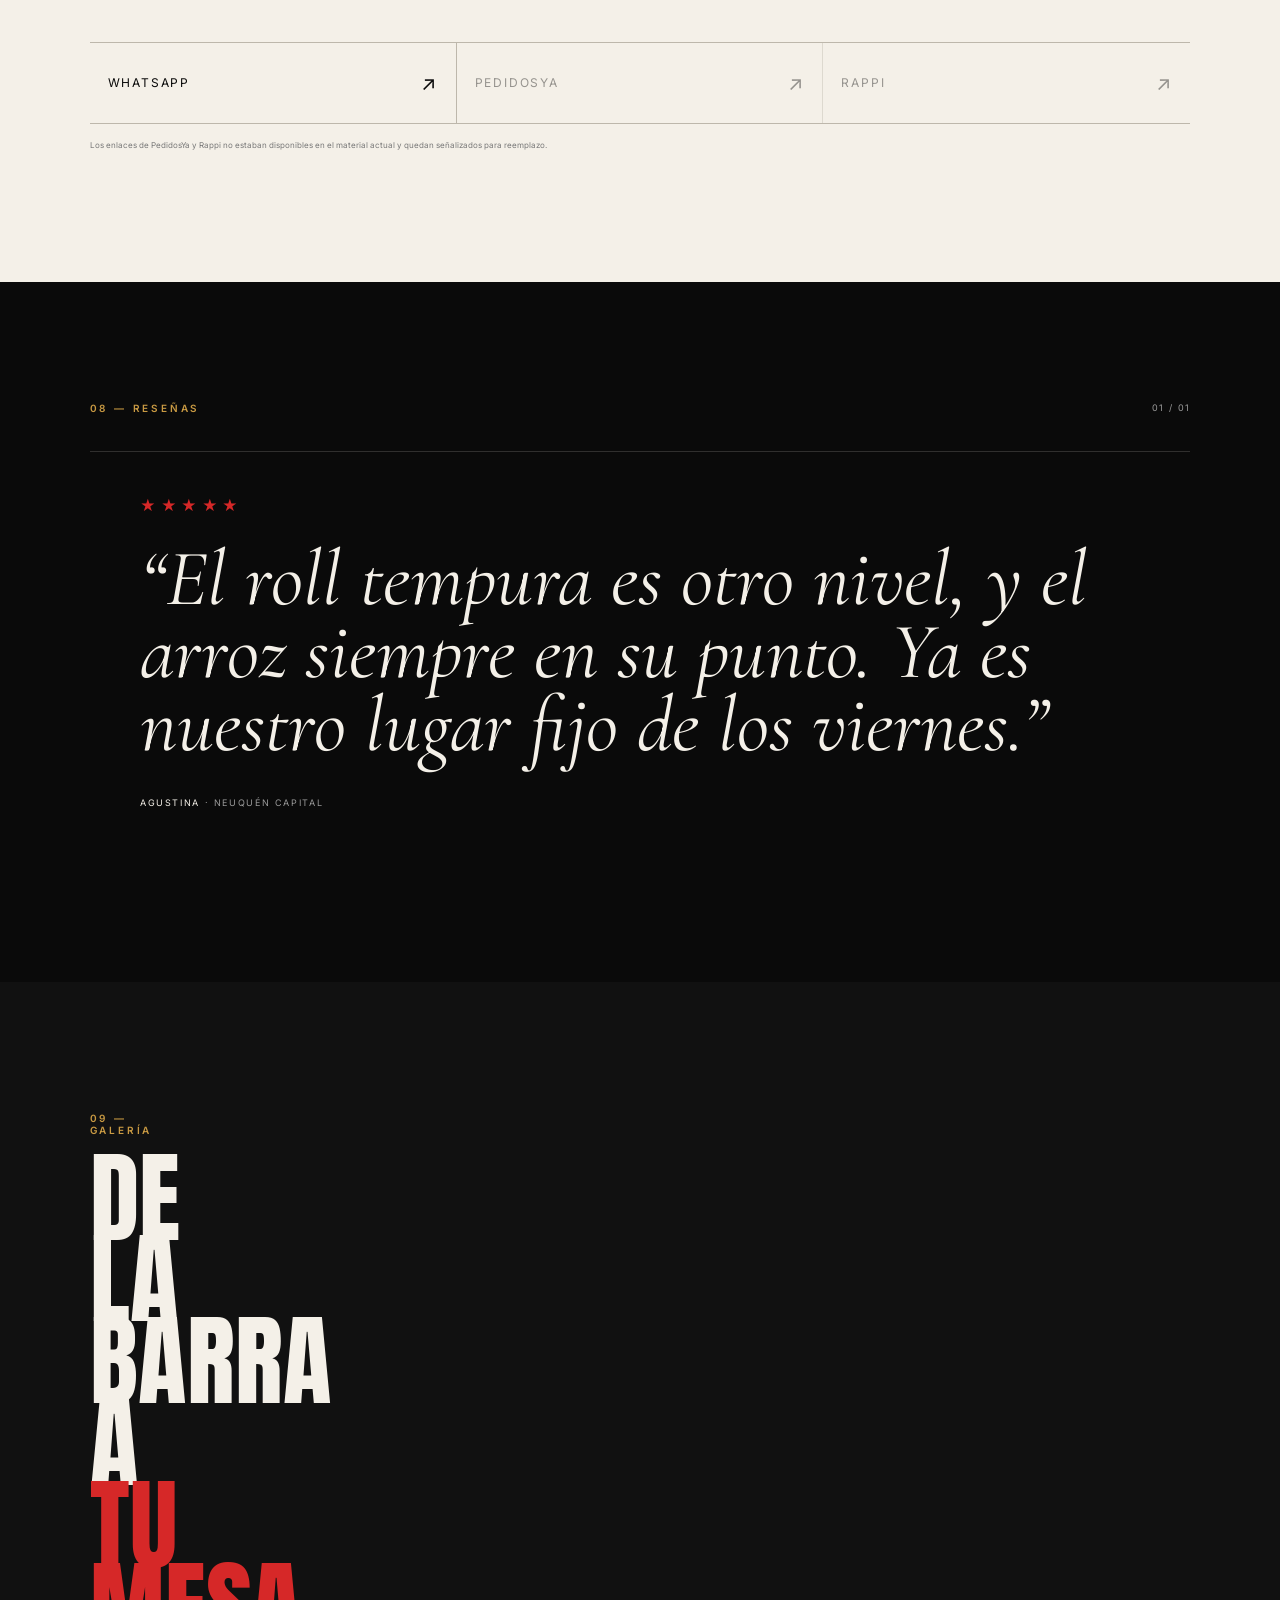
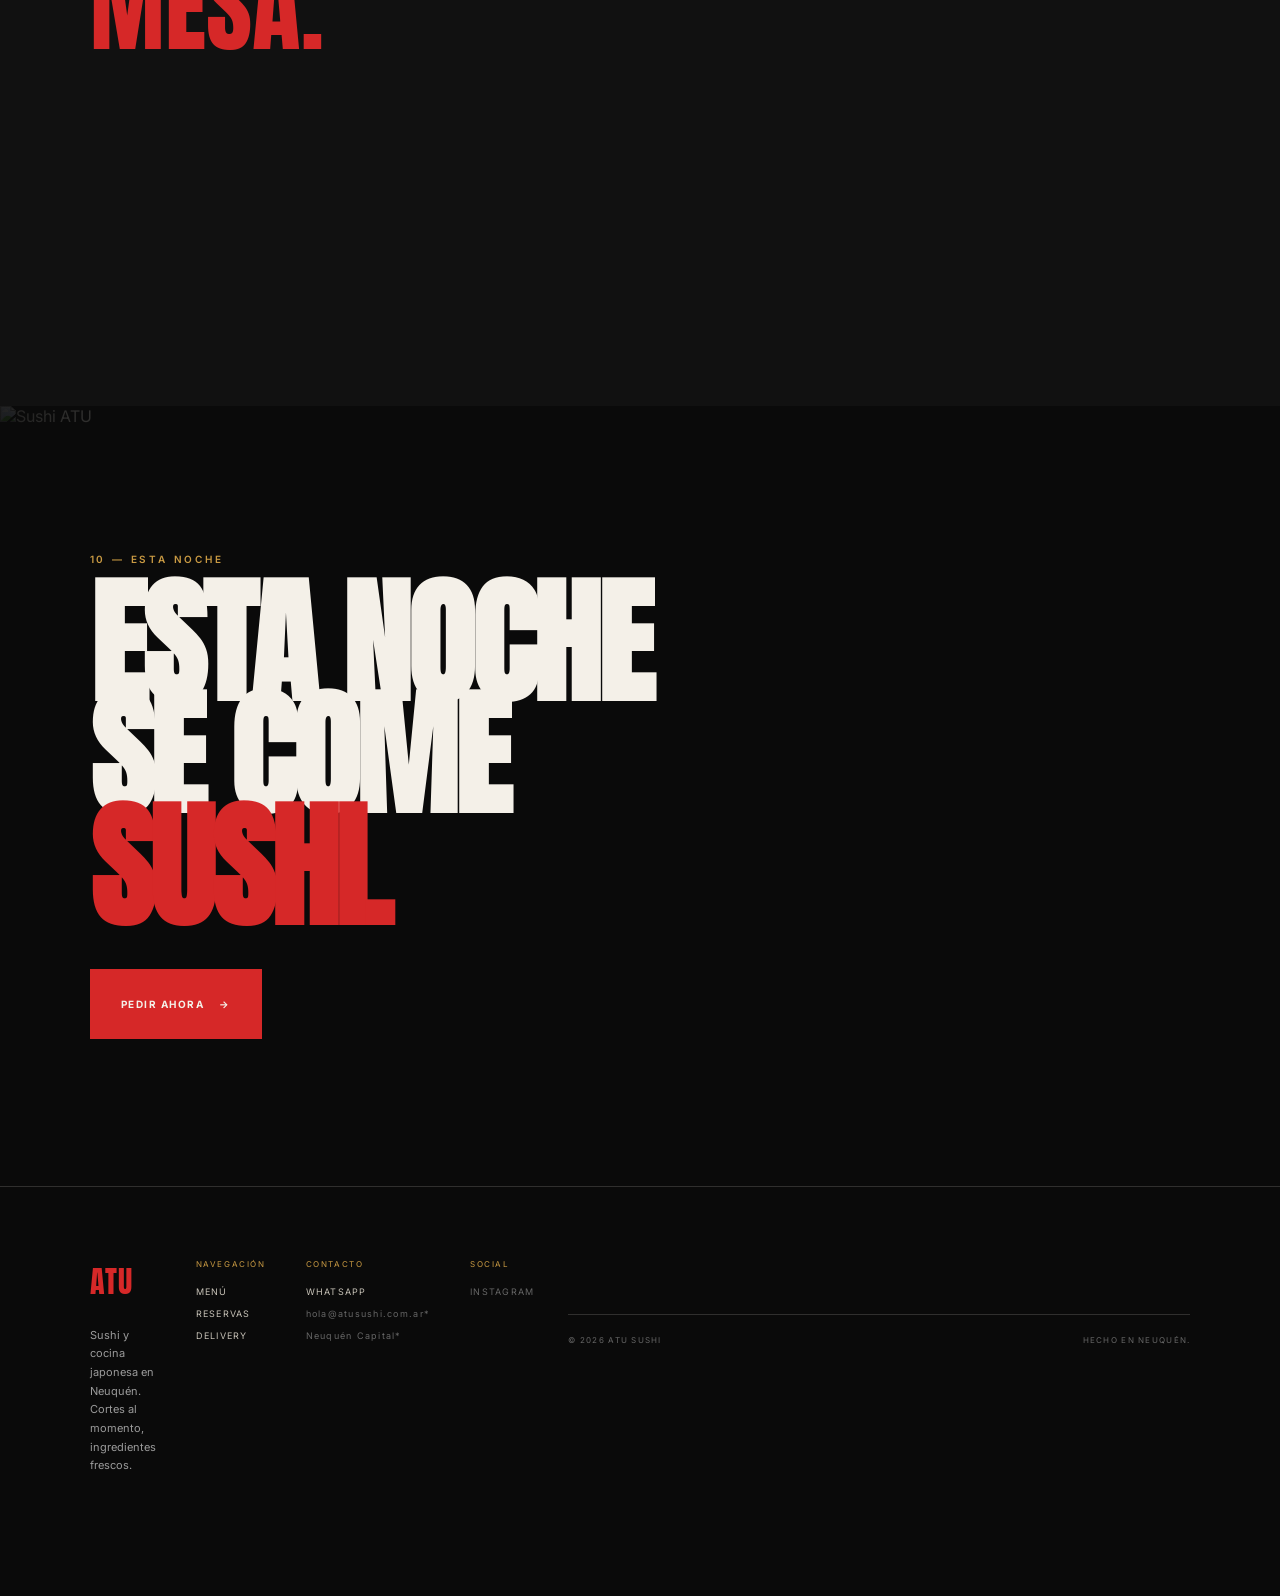
==== commit 333dabdc: "ADD E-Commerce Functionality" ====
--- a/index.html
+++ b/index.html
@@ -5,6 +5,7 @@
   <meta name="viewport" content="width=device-width, initial-scale=1">
   <meta name="theme-color" content="#0A0A0A">
   <meta name="description" content="ATU SUSHI — Sushi y cocina japonesa en Neuquén.">
+  <link rel="icon" type="image/svg+xml" href="atu-favicon.svg">
   <title>ATU SUSHI — Japanese Kitchen · Neuquén</title>
   <link rel="preconnect" href="https://fonts.googleapis.com">
   <link rel="preconnect" href="https://fonts.gstatic.com" crossorigin>
@@ -27,7 +28,7 @@
       <a href="#delivery">Delivery</a>
     </nav>
 
-    <a class="header-cta" data-whatsapp-link href="#" target="_blank" rel="noopener">PEDIR AHORA <span>↗</span></a>
+    <a class="header-cta" data-menu-link href="Menu-Paso-A-Paso.html">PEDIR AHORA <span>↗</span></a>
 
     <button class="menu-toggle" id="menuToggle" type="button" aria-label="Abrir menú" aria-controls="mobileMenu" aria-expanded="false">
       <span></span><span></span>
@@ -38,7 +39,7 @@
     <div class="mobile-menu-inner">
       <div class="mobile-menu-top">
         <span class="brand-mark">ATU</span>
-        <span class="jp-large">鮨</span>
+        <div class="mobile-menu-actions"><span class="jp-large">鮨</span><button class="mobile-menu-close" id="mobileMenuClose" type="button" aria-label="Cerrar menú">×</button></div>
       </div>
       <nav>
         <a href="#menu">MENÚ <span>01</span></a>
@@ -46,7 +47,7 @@
         <a href="#reservas">RESERVAS <span>03</span></a>
         <a href="#delivery">DELIVERY <span>04</span></a>
       </nav>
-      <a class="mobile-order" data-whatsapp-link href="#" target="_blank" rel="noopener">PEDIR AHORA <span>→</span></a>
+      <a class="mobile-order" data-menu-link href="Menu-Paso-A-Paso.html">PEDIR AHORA <span>→</span></a>
     </div>
   </dialog>
 
@@ -63,8 +64,8 @@
         <h1>SUSHI.<br>HECHO <em>AL MOMENTO.</em></h1>
         <p class="hero-copy">Cada corte. Cada grano de arroz. Cada pieza.<br>Preparada con precisión.</p>
         <div class="hero-actions">
-          <a class="button button-red" data-whatsapp-link href="#" target="_blank" rel="noopener">PEDIR AHORA <span>→</span></a>
-          <a class="button button-line" href="#menu">VER MENÚ</a>
+          <a class="button button-red" data-menu-link href="Menu-Paso-A-Paso.html">PEDIR AHORA <span>→</span></a>
+          <a class="button button-line" data-menu-link href="Menu-Paso-A-Paso.html">VER MENÚ</a>
         </div>
       </div>
 
@@ -154,50 +155,50 @@
         <div class="products" id="productGrid">
           <article class="product" data-cat="clasicos">
             <button class="product-image" type="button" data-lightbox="Philadelphia" data-image="https://images.unsplash.com/photo-1583623025817-d180a2221d0a?q=90&w=1600&auto=format&fit=crop">
-              <img src="https://images.unsplash.com/photo-1583623025817-d180a2221d0a?q=85&w=1100&auto=format&fit=crop" alt="Roll Philadelphia" loading="lazy">
+              <img src="https://images.unsplash.com/photo-1583623025817-d180a2221d0a?q=85&w=1100&auto=format&fit=crop" alt="Roll New York Phila" loading="lazy">
               <span class="view">VIEW 01</span>
             </button>
             <div class="product-info">
-              <div><span class="product-cat">ROLL / CLÁSICO</span><h3>Philadelphia</h3><p>Salmón, queso crema, palta</p></div>
-              <div class="product-meta"><span>8 PIEZAS</span><span class="price" data-price="0">PRECIO A CONFIRMAR</span></div>
-            </div>
-            <a class="product-add" data-whatsapp-product="Philadelphia" href="#" target="_blank" rel="noopener">AGREGAR AL PEDIDO <span>+</span></a>
+              <div><span class="product-cat">ROLL / CLÁSICO</span><h3>New York Phila</h3><p>Salmón, queso crema, palta, sésamo</p></div>
+              <div class="product-meta"><span>8 PIEZAS</span><span class="price">$28.900</span></div>
+            </div>
+            <a class="product-add" data-menu-link data-menu-product="philadelphia" href="Menu-Paso-A-Paso.html">AGREGAR AL PEDIDO <span>+</span></a>
           </article>
 
           <article class="product" data-cat="clasicos">
             <button class="product-image" type="button" data-lightbox="California" data-image="https://images.unsplash.com/photo-1553621042-f6e147245754?q=90&w=1600&auto=format&fit=crop">
-              <img src="https://images.unsplash.com/photo-1553621042-f6e147245754?q=85&w=1100&auto=format&fit=crop" alt="Roll California" loading="lazy">
+              <img src="https://images.unsplash.com/photo-1553621042-f6e147245754?q=85&w=1100&auto=format&fit=crop" alt="Roll Californication" loading="lazy">
               <span class="view">VIEW 02</span>
             </button>
             <div class="product-info">
-              <div><span class="product-cat">ROLL / CLÁSICO</span><h3>California</h3><p>Kanikama, palta, sésamo</p></div>
-              <div class="product-meta"><span>8 PIEZAS</span><span class="price">PRECIO A CONFIRMAR</span></div>
-            </div>
-            <a class="product-add" data-whatsapp-product="California" href="#" target="_blank" rel="noopener">AGREGAR AL PEDIDO <span>+</span></a>
+              <div><span class="product-cat">ROLL / CLÁSICO</span><h3>Californication</h3><p>Kani salad, palta, queso crema, tamago</p></div>
+              <div class="product-meta"><span>8 PIEZAS</span><span class="price">$25.500</span></div>
+            </div>
+            <a class="product-add" data-menu-link data-menu-product="california" href="Menu-Paso-A-Paso.html">AGREGAR AL PEDIDO <span>+</span></a>
           </article>
 
           <article class="product product-wide" data-cat="especiales">
             <button class="product-image" type="button" data-lightbox="Hot Roll Tempura" data-image="https://images.unsplash.com/photo-1553621042-f6e147245754?q=90&w=1800&auto=format&fit=crop">
-              <img src="https://images.unsplash.com/photo-1553621042-f6e147245754?q=85&w=1500&auto=format&fit=crop" alt="Hot Roll Tempura" loading="lazy">
+              <img src="https://images.unsplash.com/photo-1553621042-f6e147245754?q=85&w=1500&auto=format&fit=crop" alt="Roll Crack" loading="lazy">
               <span class="view">VIEW 03</span>
             </button>
             <div class="product-info">
-              <div><span class="product-cat">ROLL / ESPECIAL</span><h3>Hot Roll Tempura</h3><p>Langostino tempurizado, salsa spicy</p></div>
-              <div class="product-meta"><span>8 PIEZAS</span><span class="price">PRECIO A CONFIRMAR</span></div>
-            </div>
-            <a class="product-add" data-whatsapp-product="Hot Roll Tempura" href="#" target="_blank" rel="noopener">AGREGAR AL PEDIDO <span>+</span></a>
+              <div><span class="product-cat">ROLL / HOT</span><h3>Crack</h3><p>Salmón, queso crema, palta, fideos de arroz crocantes</p></div>
+              <div class="product-meta"><span>8 PIEZAS</span><span class="price">$34.200</span></div>
+            </div>
+            <a class="product-add" data-menu-link data-menu-product="hot-roll-tempura" href="Menu-Paso-A-Paso.html">AGREGAR AL PEDIDO <span>+</span></a>
           </article>
 
           <article class="product" data-cat="sashimi">
             <button class="product-image" type="button" data-lightbox="Sashimi de Salmón" data-image="https://images.unsplash.com/photo-1615361200141-f45040f367be?q=90&w=1600&auto=format&fit=crop">
-              <img src="https://images.unsplash.com/photo-1615361200141-f45040f367be?q=85&w=1100&auto=format&fit=crop" alt="Sashimi de salmón" loading="lazy">
+              <img src="https://images.unsplash.com/photo-1615361200141-f45040f367be?q=85&w=1100&auto=format&fit=crop" alt="Sashimi Sake" loading="lazy">
               <span class="view">VIEW 04</span>
             </button>
             <div class="product-info">
-              <div><span class="product-cat">SASHIMI</span><h3>Sashimi de Salmón</h3><p>Cortes frescos del día</p></div>
-              <div class="product-meta"><span>6 PIEZAS</span><span class="price">PRECIO A CONFIRMAR</span></div>
-            </div>
-            <a class="product-add" data-whatsapp-product="Sashimi de Salmón" href="#" target="_blank" rel="noopener">AGREGAR AL PEDIDO <span>+</span></a>
+              <div><span class="product-cat">CORTES</span><h3>Sashimi Sake</h3><p>Cortes frescos de salmón del día</p></div>
+              <div class="product-meta"><span>5 PIEZAS</span><span class="price">$20.800</span></div>
+            </div>
+            <a class="product-add" data-menu-link data-menu-product="sashimi-de-salmon" href="Menu-Paso-A-Paso.html">AGREGAR AL PEDIDO <span>+</span></a>
           </article>
 
           <article class="product" data-cat="entradas">
@@ -206,22 +207,22 @@
               <span class="view">VIEW 05</span>
             </button>
             <div class="product-info">
-              <div><span class="product-cat">ENTRADA</span><h3>Gyosas</h3><p>Cerdo y vegetales, salsa de soja</p></div>
-              <div class="product-meta"><span>5 UNIDADES</span><span class="price">PRECIO A CONFIRMAR</span></div>
-            </div>
-            <a class="product-add" data-whatsapp-product="Gyosas" href="#" target="_blank" rel="noopener">AGREGAR AL PEDIDO <span>+</span></a>
+              <div><span class="product-cat">STREET FOOD</span><h3>Gyozas Oink</h3><p>Una entrada para compartir</p></div>
+              <div class="product-meta"><span>PORCIÓN</span><span class="price">$32.300</span></div>
+            </div>
+            <a class="product-add" data-menu-link data-menu-product="gyosas" href="Menu-Paso-A-Paso.html">AGREGAR AL PEDIDO <span>+</span></a>
           </article>
 
           <article class="product" data-cat="bebidas">
             <button class="product-image" type="button" data-lightbox="Sake Premium" data-image="https://images.unsplash.com/photo-1579027989054-b11a1d75dc76?q=90&w=1600&auto=format&fit=crop">
-              <img src="https://images.unsplash.com/photo-1579027989054-b11a1d75dc76?q=85&w=1100&auto=format&fit=crop" alt="Sake premium" loading="lazy">
+              <img src="https://images.unsplash.com/photo-1579027989054-b11a1d75dc76?q=85&w=1100&auto=format&fit=crop" alt="Asahi japonesa" loading="lazy">
               <span class="view">VIEW 06</span>
             </button>
             <div class="product-info">
-              <div><span class="product-cat">BEBIDA</span><h3>Sake Premium</h3><p>Servido frío, copa o botella</p></div>
-              <div class="product-meta"><span>—</span><span class="price">PRECIO A CONFIRMAR</span></div>
-            </div>
-            <a class="product-add" data-whatsapp-product="Sake Premium" href="#" target="_blank" rel="noopener">AGREGAR AL PEDIDO <span>+</span></a>
+              <div><span class="product-cat">BEBIDA</span><h3>Asahi Japonesa</h3><p>Cerveza japonesa para acompañar tu pedido</p></div>
+              <div class="product-meta"><span>330CC</span><span class="price">$13.000</span></div>
+            </div>
+            <a class="product-add" data-menu-link data-menu-product="sake-premium" href="Menu-Paso-A-Paso.html">AGREGAR AL PEDIDO <span>+</span></a>
           </article>
         </div>
 
@@ -232,6 +233,7 @@
           <a data-whatsapp-link href="#" target="_blank" rel="noopener">PEDIR POR WHATSAPP →</a>
         </aside>
       </div>
+      <div class="menu-complete-cta"><a class="button button-line" data-menu-link data-menu-guide href="Menu-Paso-A-Paso.html">VER MENÚ COMPLETO <span>→</span></a><p>52 opciones · rolls, combinaciones, entradas, bebidas y más</p></div>
     </section>
 
     <section class="signature">
@@ -343,7 +345,7 @@
       <div class="final-content reveal">
         <p class="eyebrow">10 — ESTA NOCHE</p>
         <h2>ESTA NOCHE<br>SE COME<br><em>SUSHI.</em></h2>
-        <a class="button button-red huge" data-whatsapp-link href="#" target="_blank" rel="noopener">PEDIR AHORA <span>→</span></a>
+        <a class="button button-red huge" data-menu-link href="Menu-Paso-A-Paso.html">PEDIR AHORA <span>→</span></a>
       </div>
     </section>
   </main>
@@ -366,7 +368,7 @@
       </div>
       <div>
         <span class="footer-label">SOCIAL</span>
-        <a href="#" aria-label="Instagram de ATU SUSHI">INSTAGRAM*</a>
+        <span class="footer-placeholder" aria-label="Instagram de ATU SUSHI">INSTAGRAM</span>
       </div>
     </div>
     <div class="footer-bottom">
@@ -376,8 +378,8 @@
   </footer>
 
   <nav class="mobile-sticky" aria-label="Acciones rápidas">
-    <a href="#menu">VER MENÚ</a>
-    <a data-whatsapp-link href="#" target="_blank" rel="noopener">PEDIR AHORA</a>
+    <a data-menu-link href="Menu-Paso-A-Paso.html">VER MENÚ</a>
+    <a data-menu-link href="Menu-Paso-A-Paso.html">PEDIR AHORA</a>
   </nav>
 
   <dialog class="lightbox" id="lightbox">
--- a/styles.css
+++ b/styles.css
@@ -38,6 +38,7 @@
 .mobile-menu::backdrop{background:var(--black)}
 .mobile-menu-inner{min-height:100%;padding:105px 26px 35px;display:flex;flex-direction:column}
 .mobile-menu-top{display:flex;justify-content:space-between;align-items:center}
+.mobile-menu-actions{display:flex;align-items:center;gap:22px}.mobile-menu-close{width:42px;height:42px;border:1px solid rgba(244,240,232,.35);background:transparent;color:var(--bone);font-size:27px;line-height:1;cursor:pointer}.mobile-menu-close:hover{border-color:var(--red);color:var(--red)}
 .jp-large{font-family:var(--serif);font-size:54px;color:var(--red)}
 .mobile-menu nav{margin:auto 0;display:flex;flex-direction:column}
 .mobile-menu nav a{font-family:var(--display);font-size:clamp(50px,15vw,100px);line-height:.95;padding:12px 0;border-bottom:1px solid var(--line)}
@@ -107,6 +108,7 @@
 .filter{background:transparent;border:0;border-bottom:1px solid var(--line);padding:10px 2px;margin-right:12px;font-size:9px;letter-spacing:.18em;cursor:pointer;color:var(--gray);transition:.25s}
 .filter.active,.filter:hover{color:var(--red);border-color:var(--red)}
 .menu-layout{display:grid;grid-template-columns:1fr 110px;gap:35px;align-items:start}
+.menu-complete-cta{display:flex;align-items:center;gap:18px;margin-top:52px;padding-top:22px;border-top:1px solid var(--line)}.menu-complete-cta .button{width:auto;min-width:260px}.menu-complete-cta p{margin:0;color:var(--gray);font-size:10px;letter-spacing:.12em}.menu-complete-cta span{margin-left:18px;color:var(--red)}
 .products{display:grid;grid-template-columns:repeat(2,minmax(0,1fr));gap:75px 28px}
 .product{min-width:0}
 .product-image,.gallery-item{display:block;position:relative;width:100%;padding:0;border:0;background:none;cursor:pointer;overflow:hidden}
@@ -1360,6 +1362,7 @@
   .hero-actions{grid-template-columns:repeat(2,minmax(0,1fr));width:100%}
   .hero-actions .button{min-width:0;padding-left:10px;padding-right:10px;font-size:9px}
   .filters{display:flex;flex-wrap:nowrap;max-width:none;overflow-x:auto;justify-content:flex-start;padding-bottom:8px;scrollbar-width:none}
+  .menu-complete-cta{display:block;margin-top:42px}.menu-complete-cta .button{width:100%}.menu-complete-cta p{margin-top:14px;line-height:1.5}
   .filters::-webkit-scrollbar{display:none}
   .filter{flex:0 0 auto;white-space:nowrap}
   .product-info h3{font-size:29px}
@@ -1381,4 +1384,26 @@
   .hero-actions .button{width:100%}
   .manifesto-title h2{font-size:17vw}
   .gallery{grid-template-rows:220px 220px 220px}
+}
+
+@media (max-width:700px){
+  #inicio{min-height:calc(100svh - 58px);align-items:center;padding-top:92px;padding-bottom:58px}
+  #inicio .hero-content{width:100%;max-width:100%;transform:translateY(-2vh)}
+  #inicio h1{font-size:clamp(58px,17vw,90px);line-height:.86;margin-bottom:22px}
+  #inicio .hero-copy{font-size:13px;line-height:1.55;margin-bottom:24px}
+  #inicio .hero-actions{gap:8px}
+  #inicio .hero-actions .button{min-height:48px;font-size:10px}
+  .manifesto,.precision,.menu-section,.signature,.reservations,.delivery,.reviews,.gallery,.final-cta{padding-top:76px;padding-bottom:76px}
+  .manifesto-image img{height:min(92vw,360px)}
+  .precision-image{height:min(86vw,340px)}
+  .signature-item img{height:min(82vw,300px)}
+  .chef-copy{padding-top:72px;padding-bottom:72px}
+  .review-stage blockquote{font-size:clamp(40px,13vw,62px);line-height:.96}
+  .final-cta{min-height:620px}
+}
+
+@media (max-width:380px){
+  #inicio{padding-top:82px;padding-bottom:48px}
+  #inicio h1{font-size:clamp(54px,16.5vw,78px)}
+  .manifesto,.precision,.menu-section,.signature,.reservations,.delivery,.reviews,.gallery,.final-cta{padding-top:64px;padding-bottom:64px}
 }
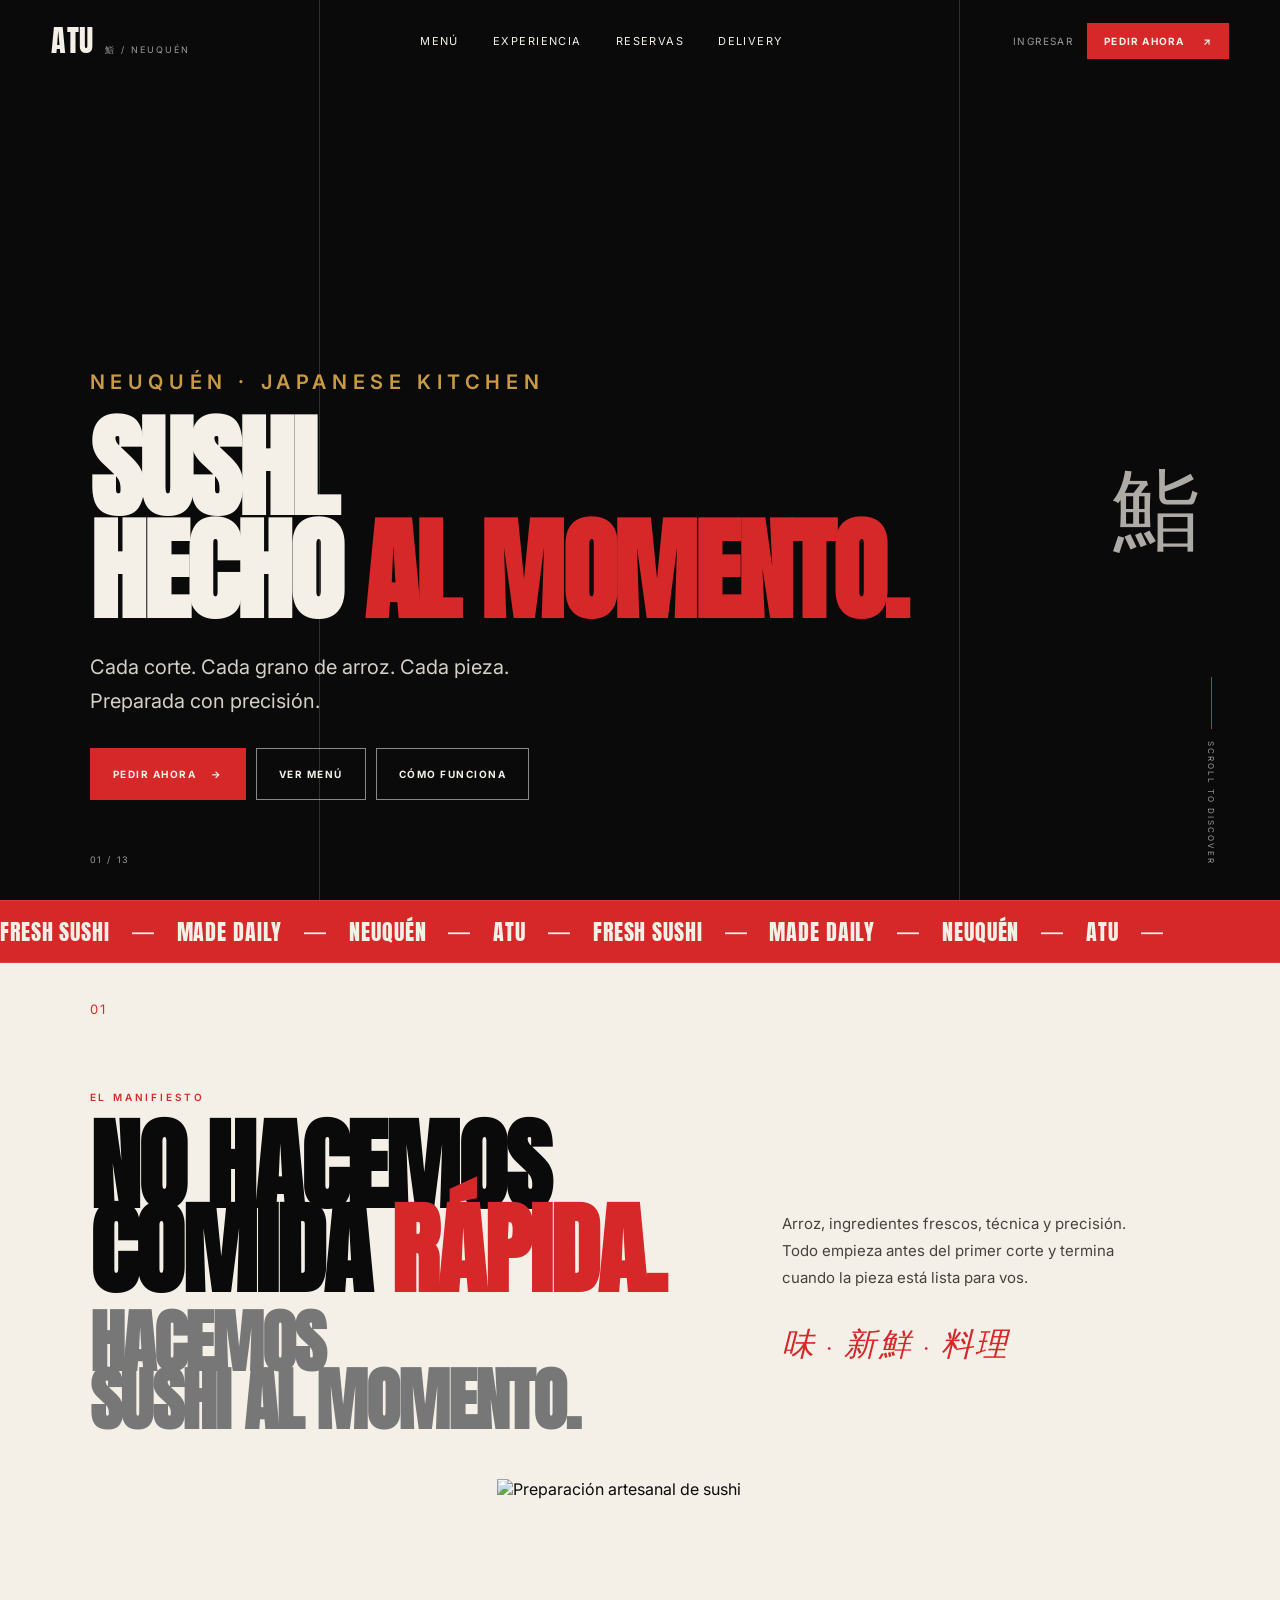
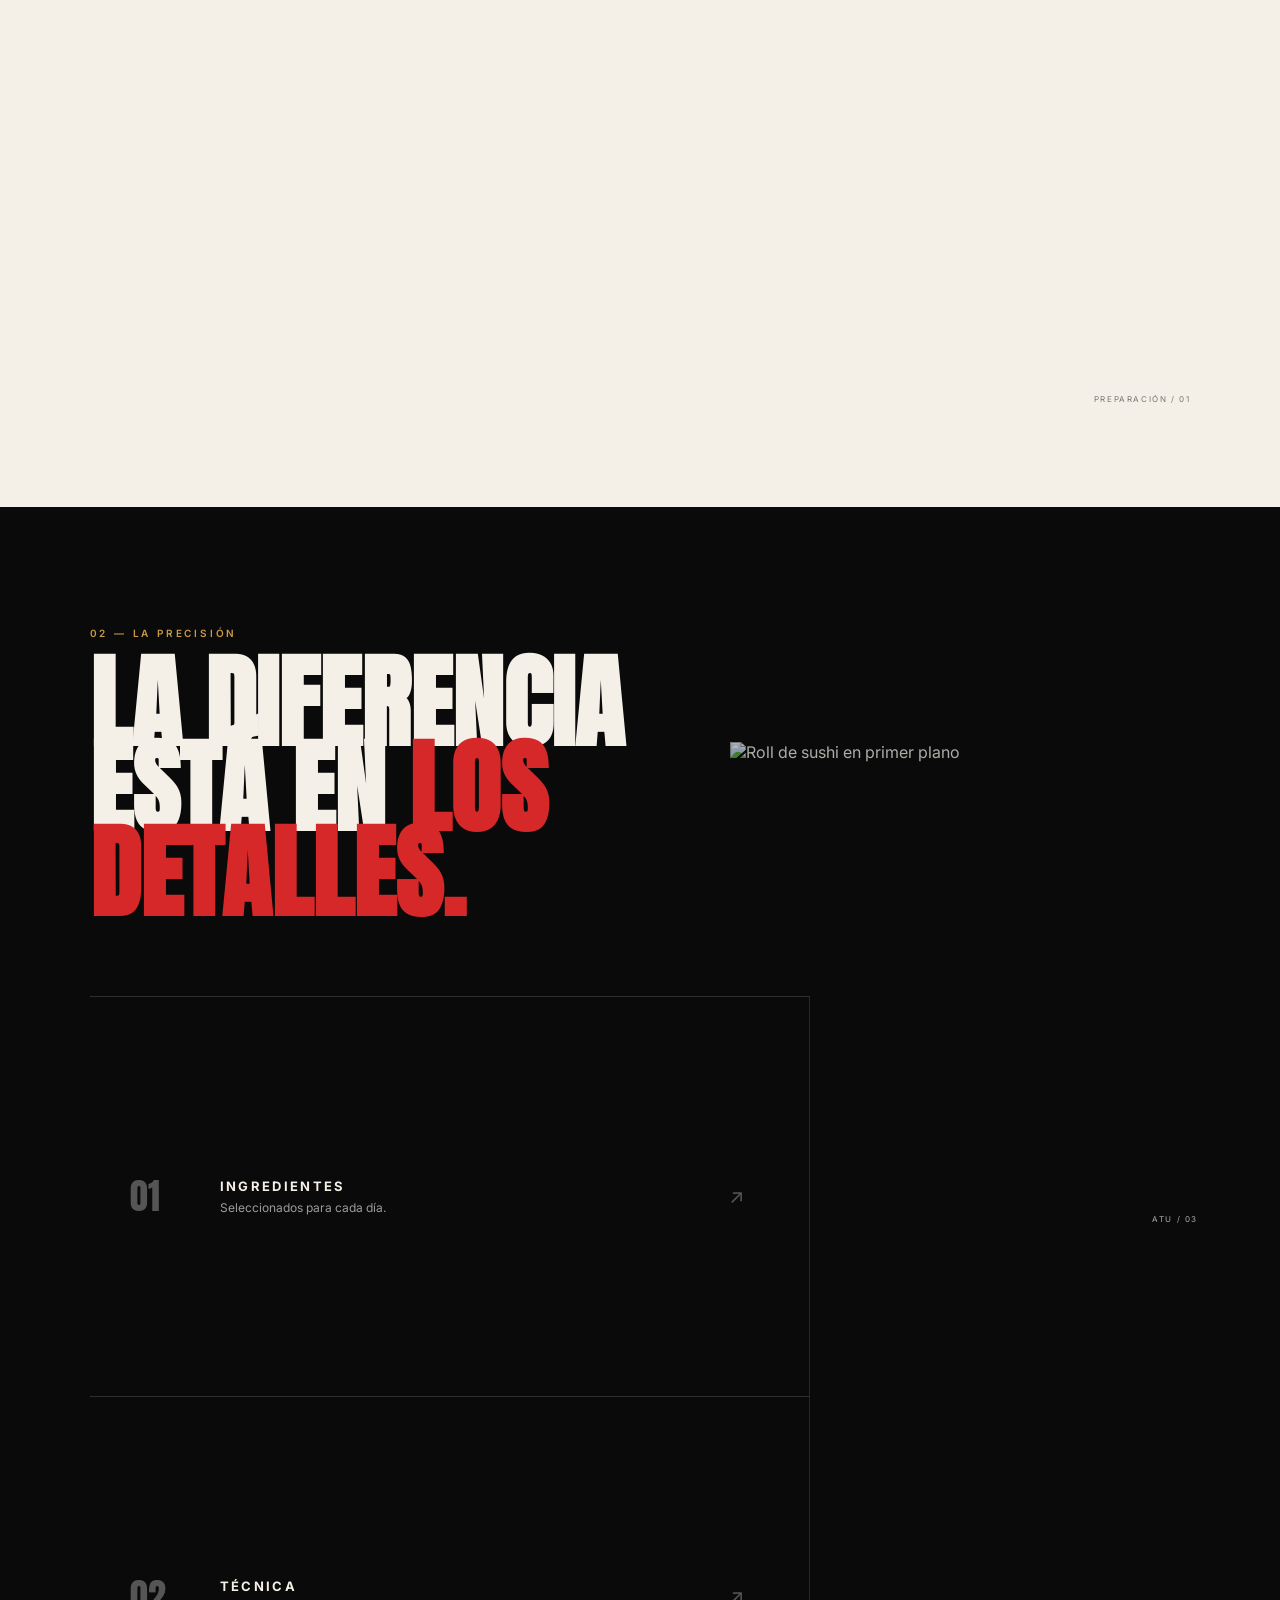
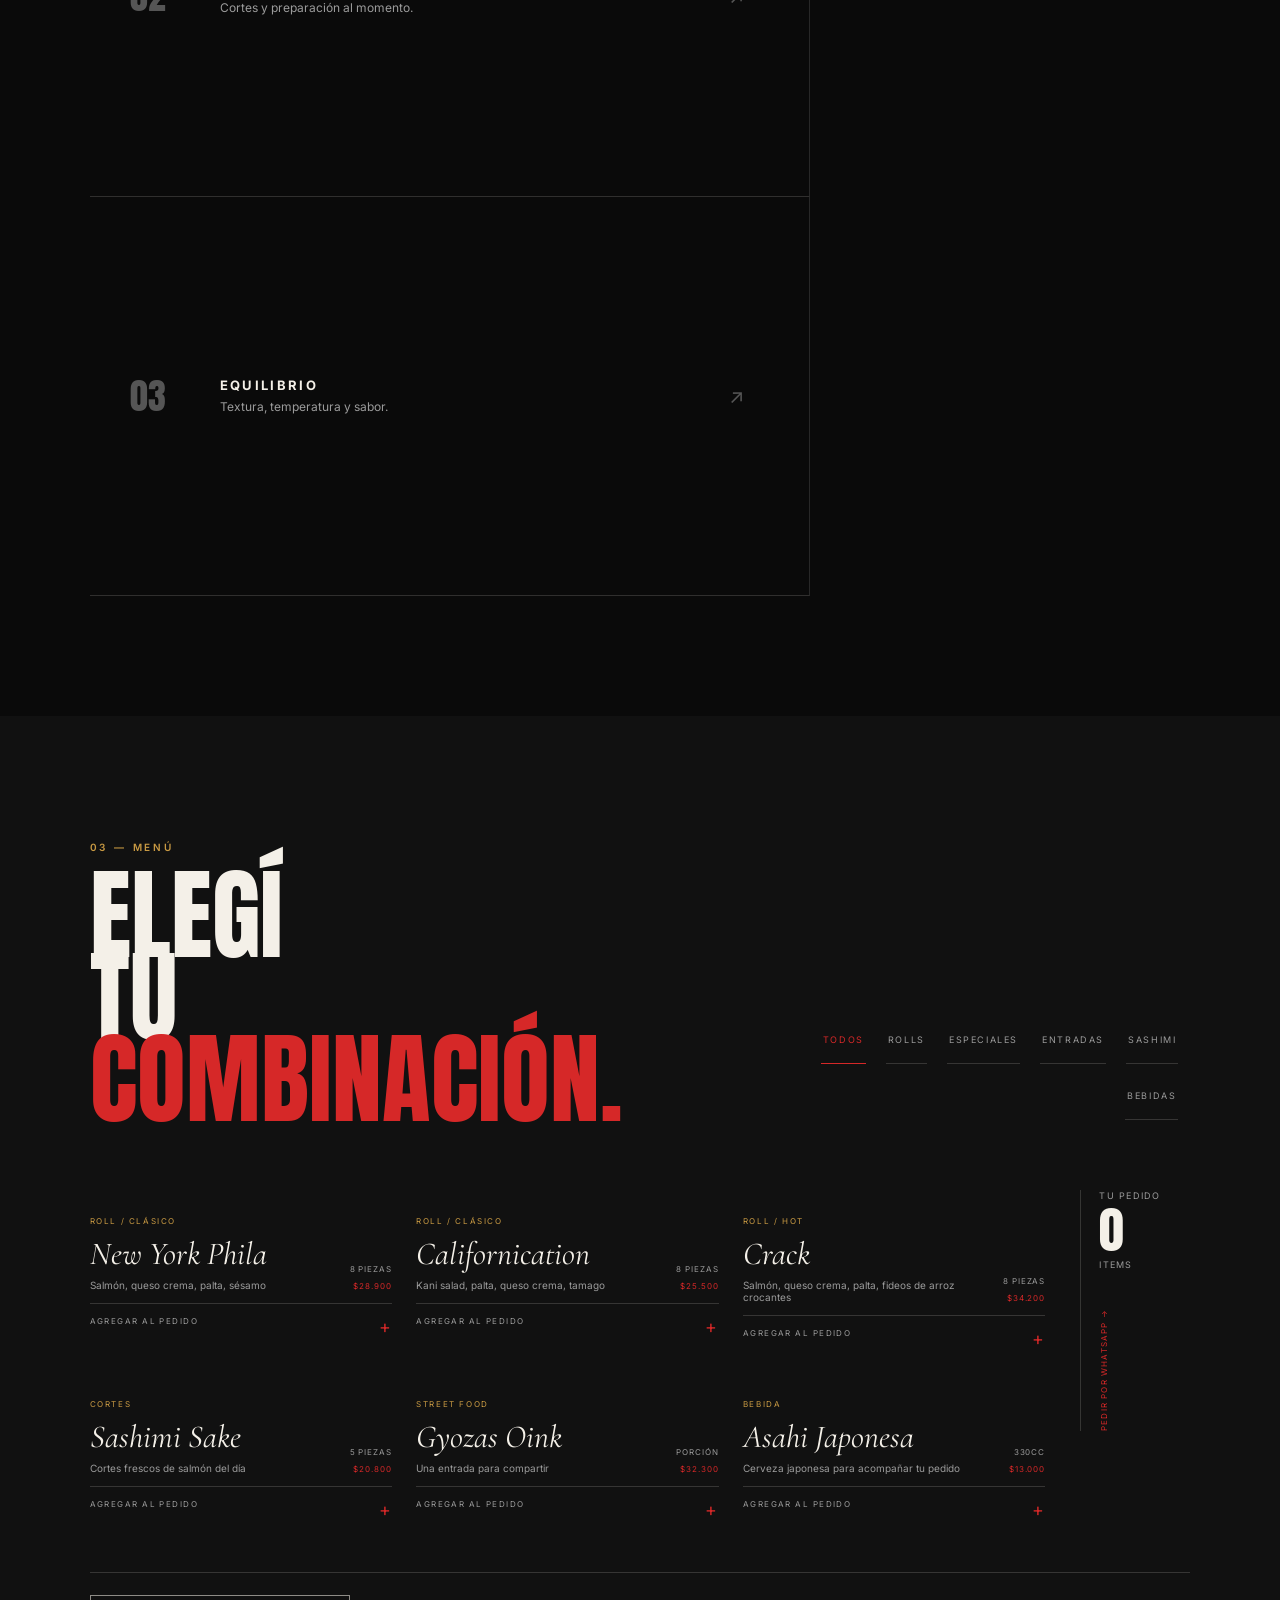
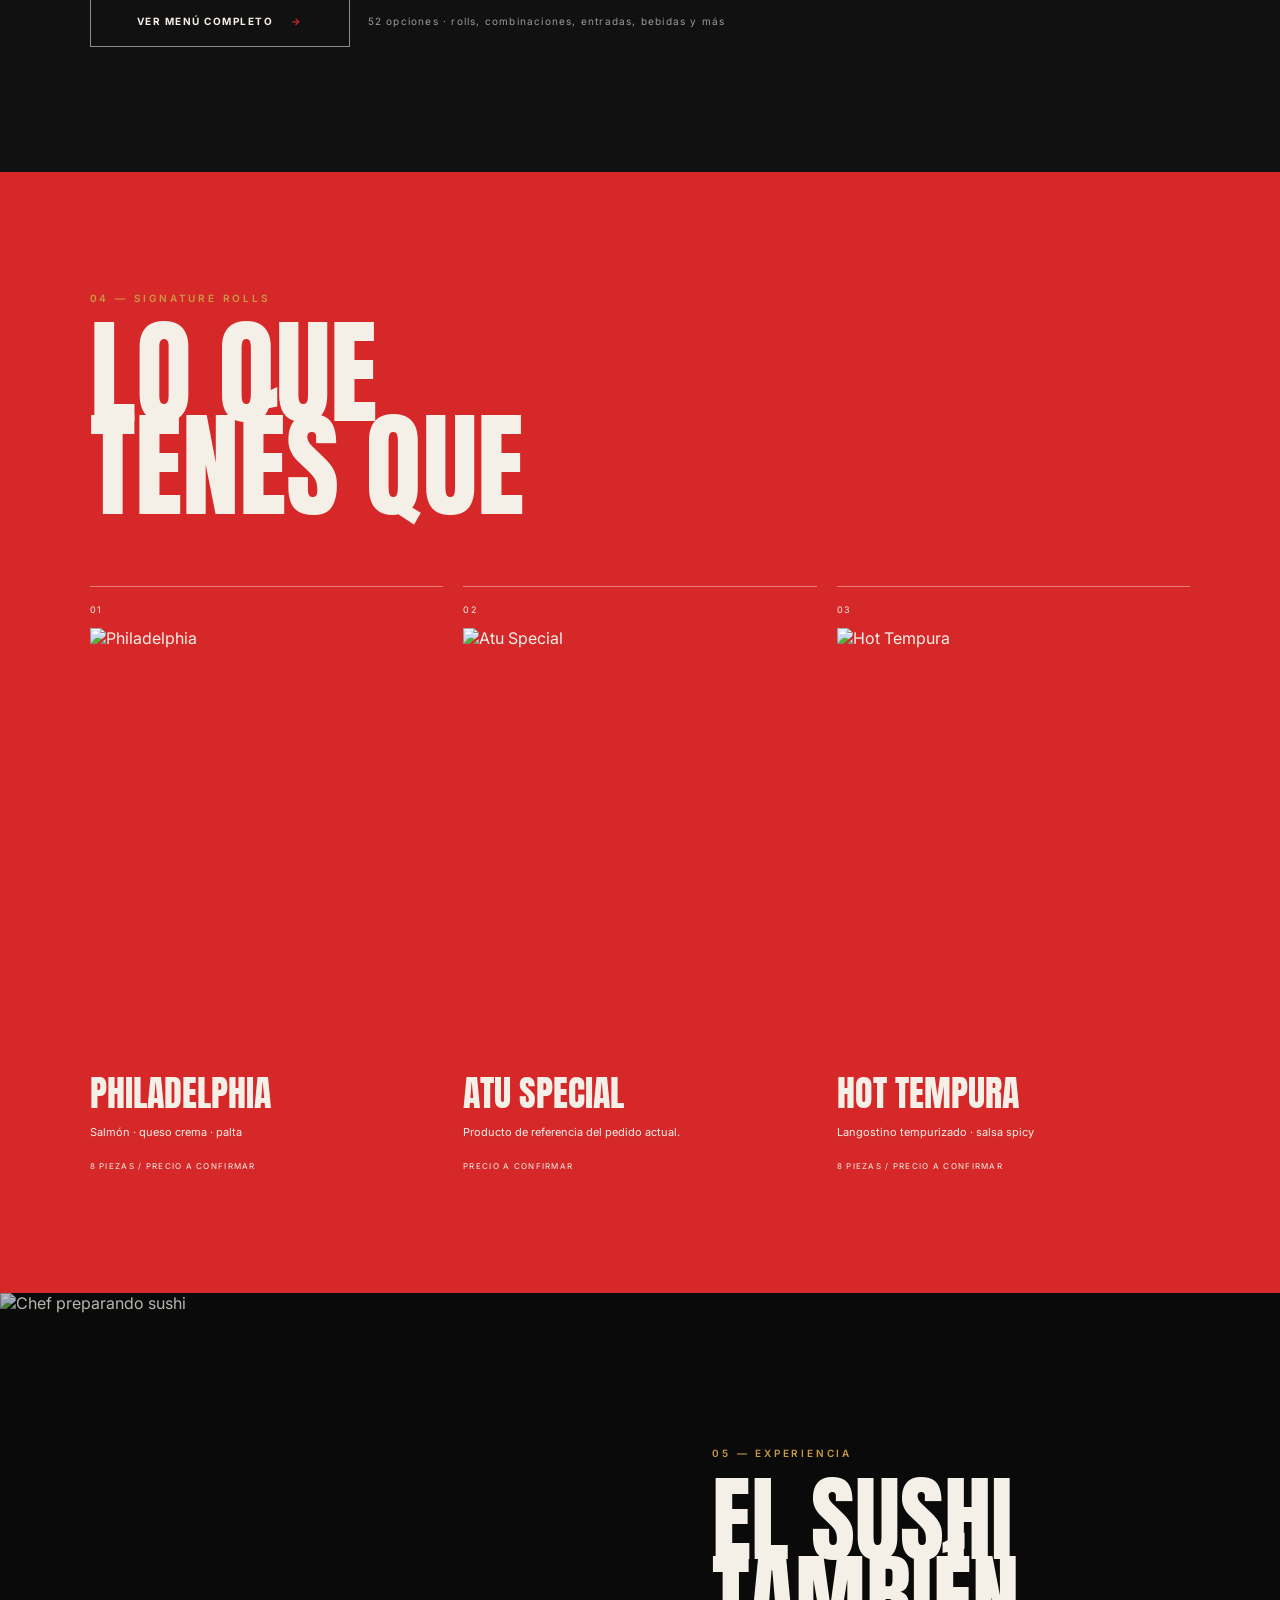
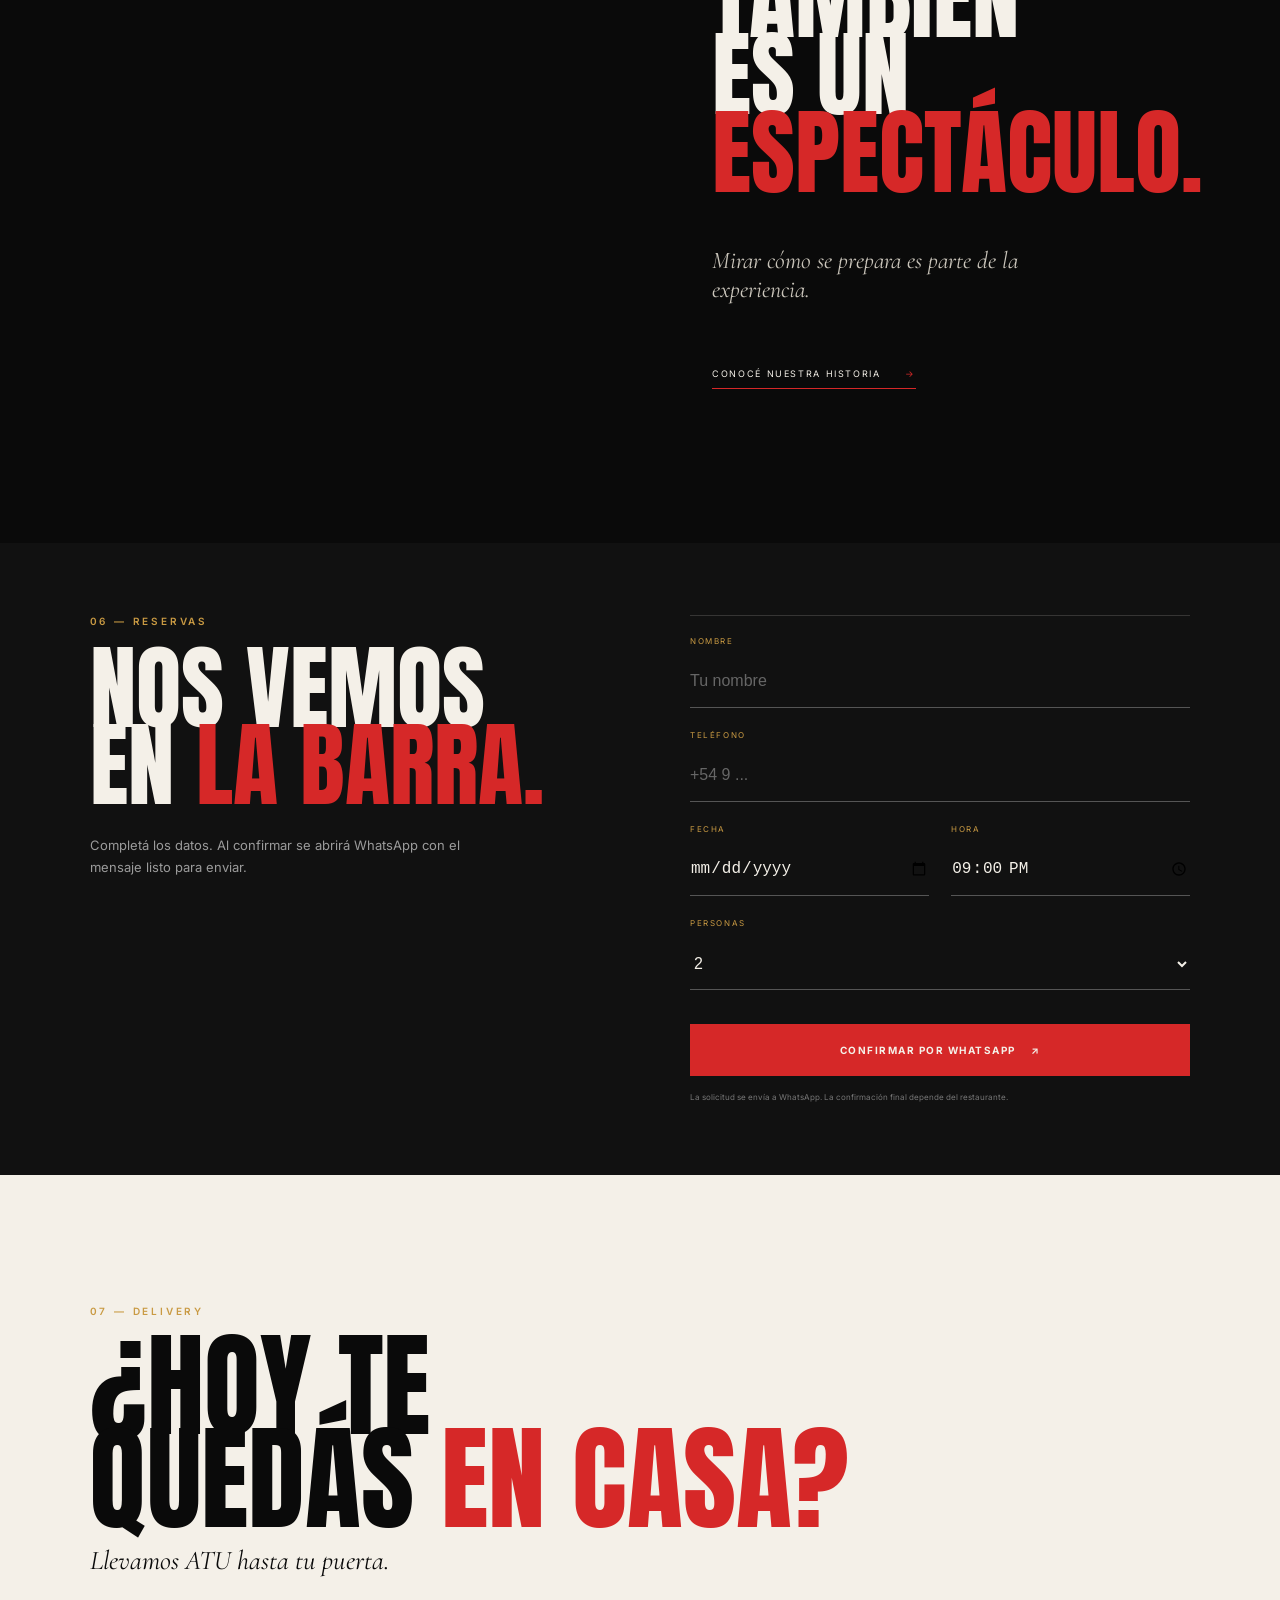
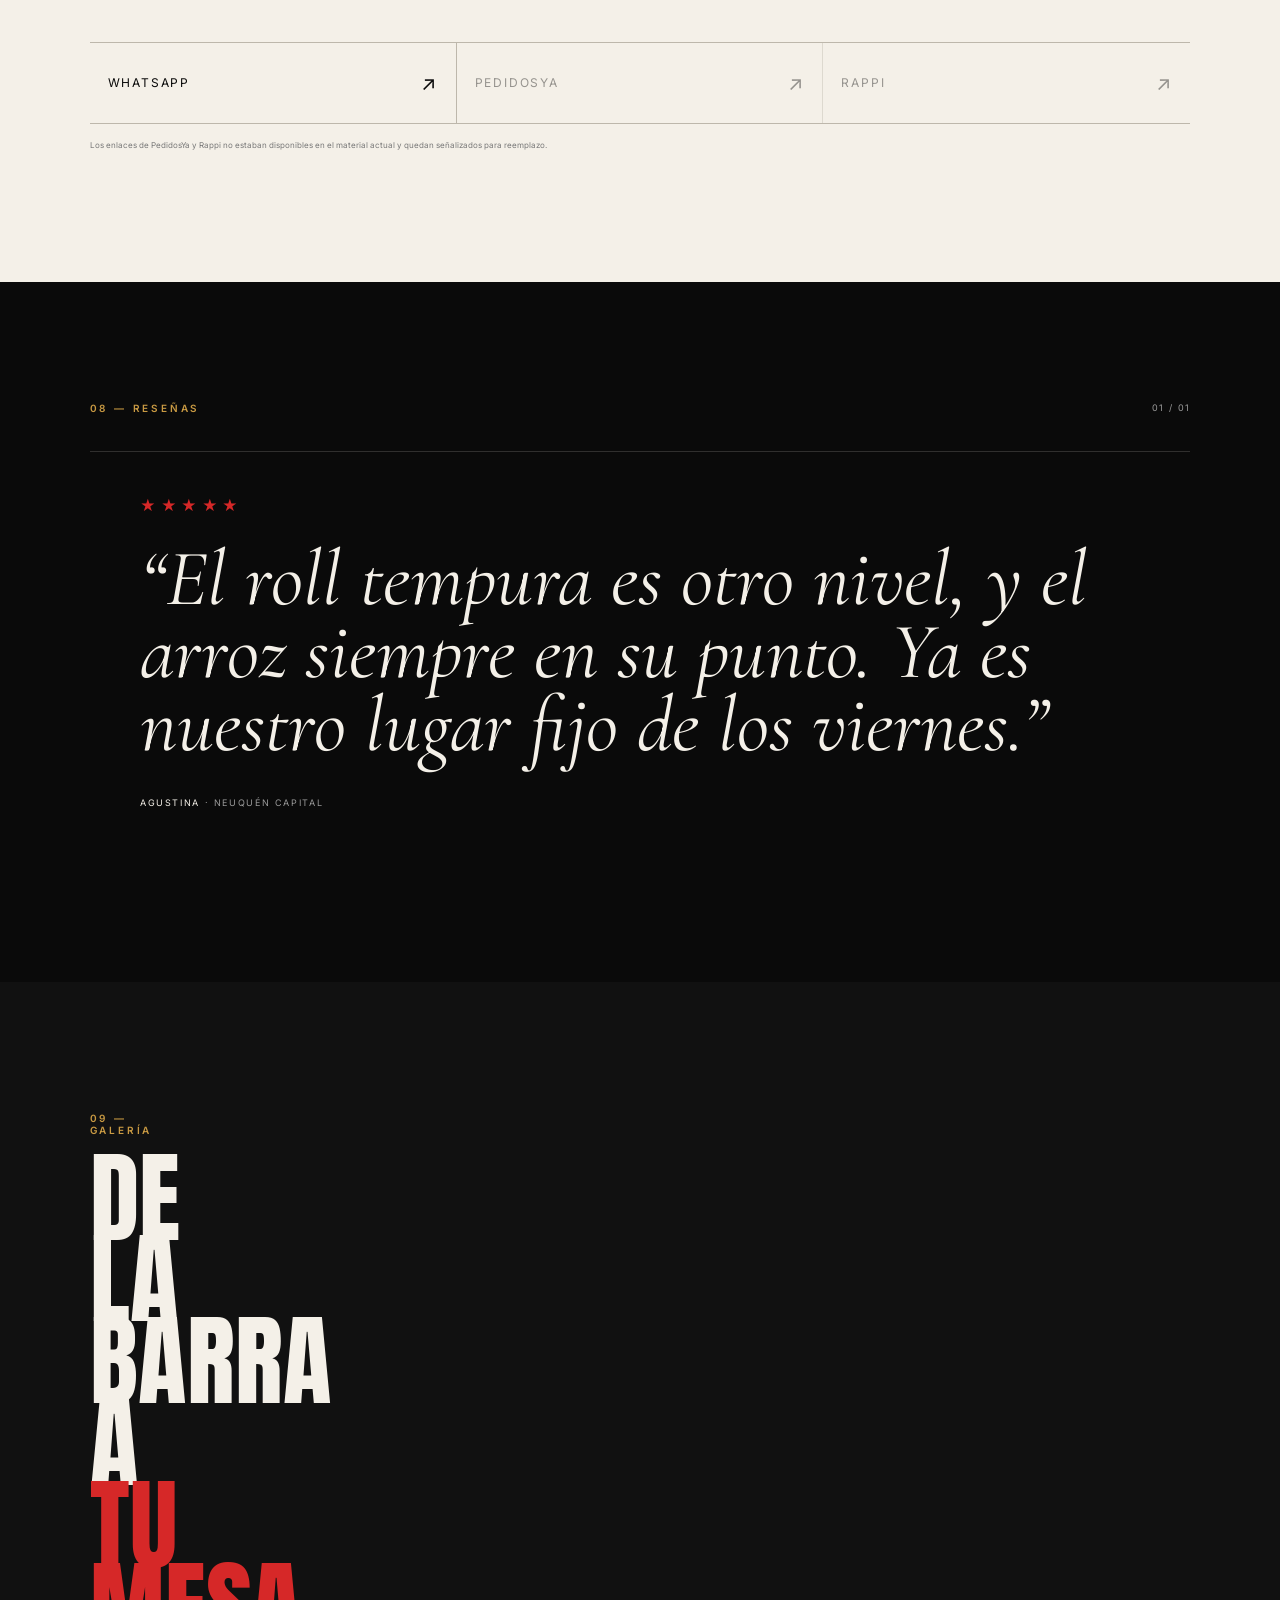
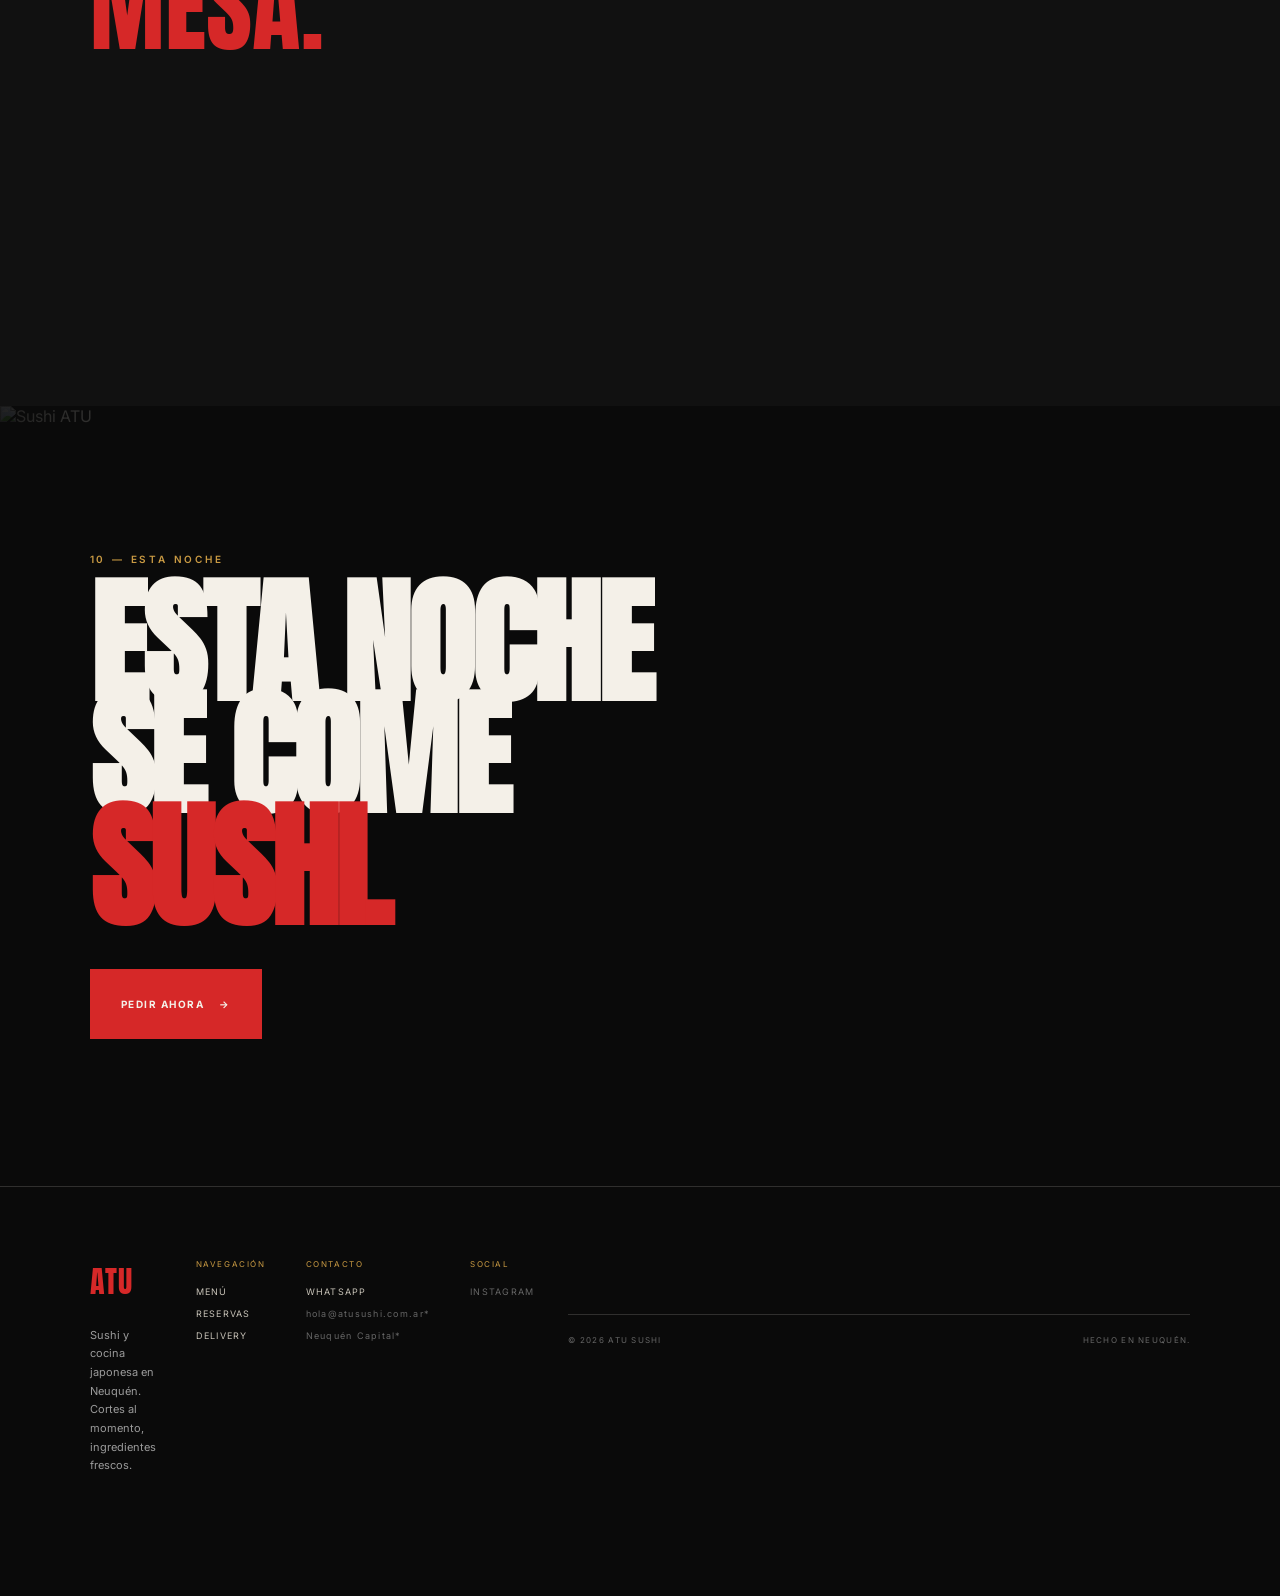
==== commit b0558b72: "ADD Update 4/9/2026" ====
--- a/index.html
+++ b/index.html
@@ -28,7 +28,7 @@
       <a href="#delivery">Delivery</a>
     </nav>
 
-    <a class="header-cta" data-menu-link href="Menu-Paso-A-Paso.html">PEDIR AHORA <span>↗</span></a>
+    <div class="header-actions"><a class="header-login" href="Admin.html">INGRESAR</a><a class="header-cta" data-menu-link href="Menu-Paso-A-Paso.html">PEDIR AHORA <span>↗</span></a></div>
 
     <button class="menu-toggle" id="menuToggle" type="button" aria-label="Abrir menú" aria-controls="mobileMenu" aria-expanded="false">
       <span></span><span></span>
@@ -66,6 +66,7 @@
         <div class="hero-actions">
           <a class="button button-red" data-menu-link href="Menu-Paso-A-Paso.html">PEDIR AHORA <span>→</span></a>
           <a class="button button-line" data-menu-link href="Menu-Paso-A-Paso.html">VER MENÚ</a>
+          <a class="button button-line" href="Workflow-Demo.html">CÓMO FUNCIONA</a>
         </div>
       </div>
 
--- a/styles.css
+++ b/styles.css
@@ -31,6 +31,7 @@
 .desktop-nav a:hover:after{width:100%}
 .header-cta,.button-red{background:var(--red);color:var(--bone)}
 .header-cta{padding:12px 17px;font-size:10px;letter-spacing:.12em;font-weight:700}
+.header-actions{display:flex;align-items:center;gap:14px}.header-login{font-size:10px;letter-spacing:.14em;color:var(--gray);transition:color .2s}.header-login:hover{color:var(--bone)}
 .header-cta span,.button span{margin-left:15px}
 .menu-toggle{display:none;border:0;background:none;width:42px;height:42px;padding:10px}
 .menu-toggle span{display:block;width:22px;height:1px;background:var(--bone);margin:6px 0;transition:.3s}
